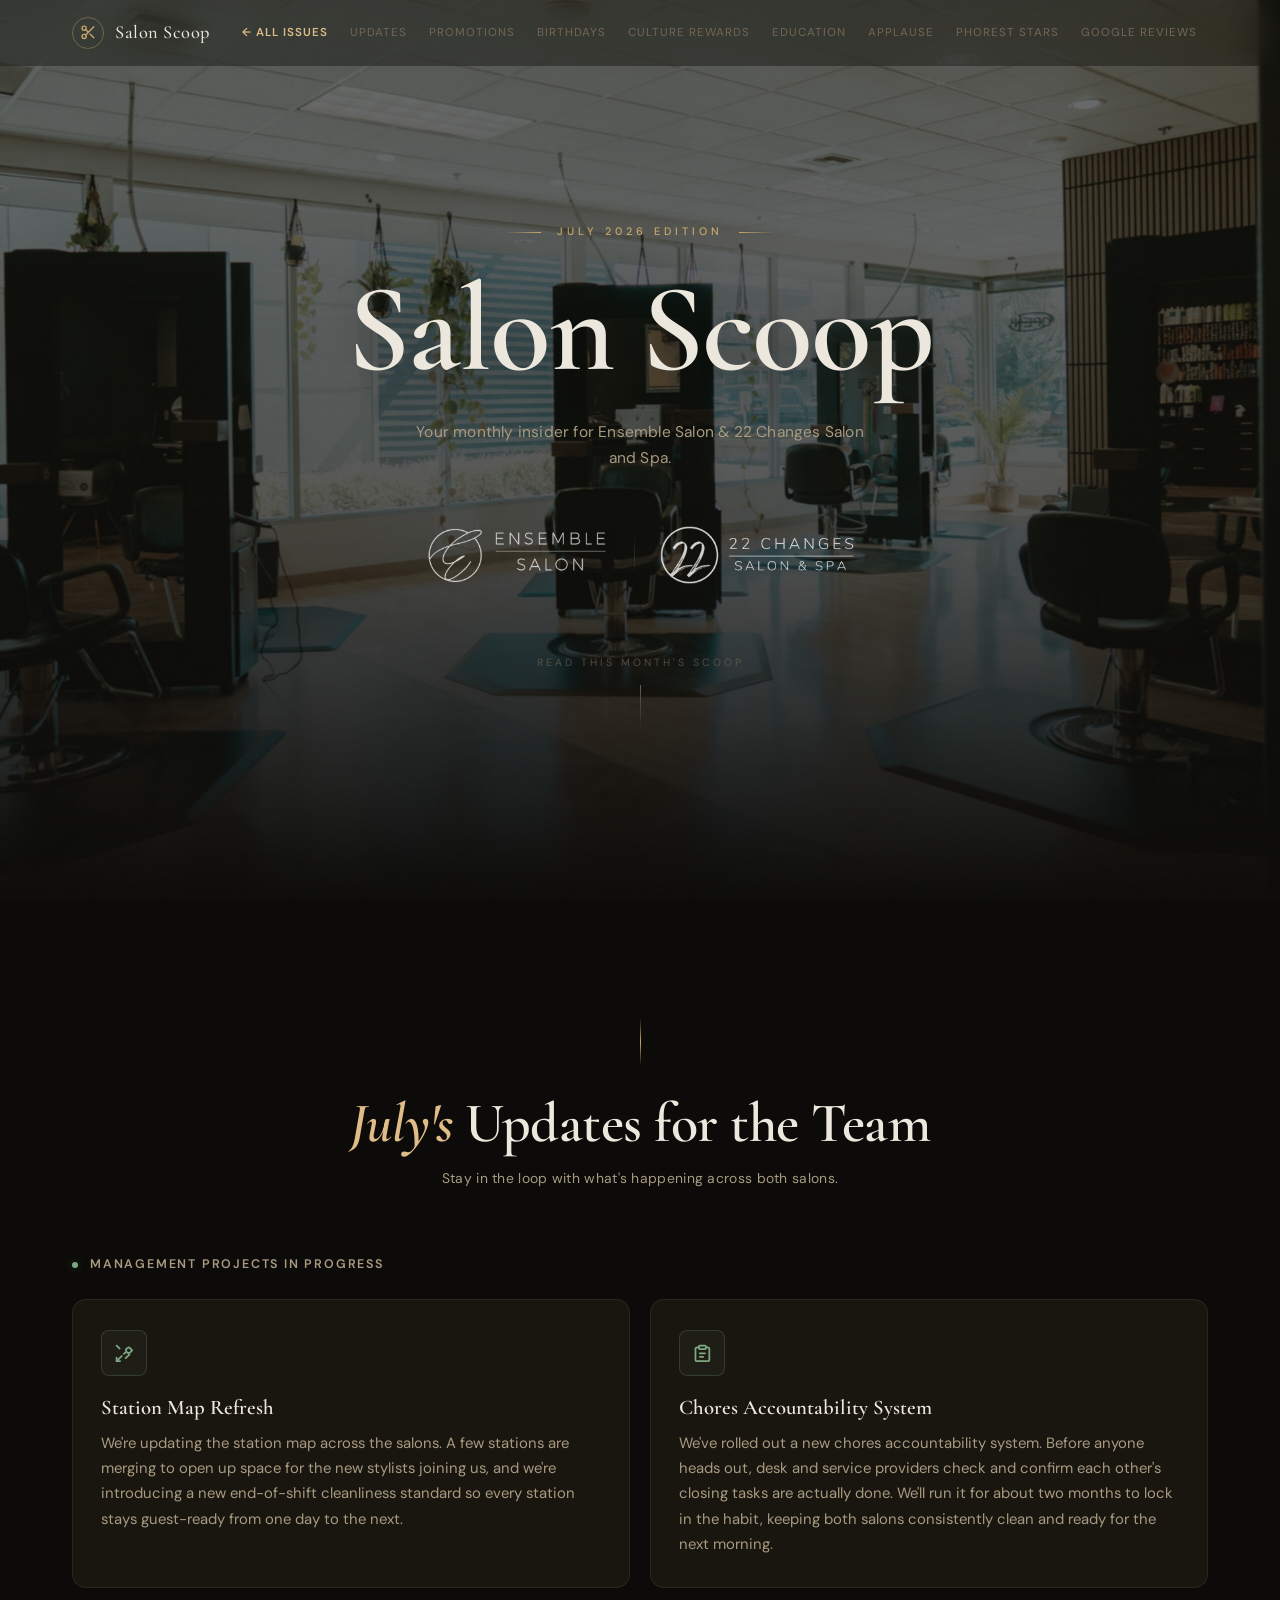
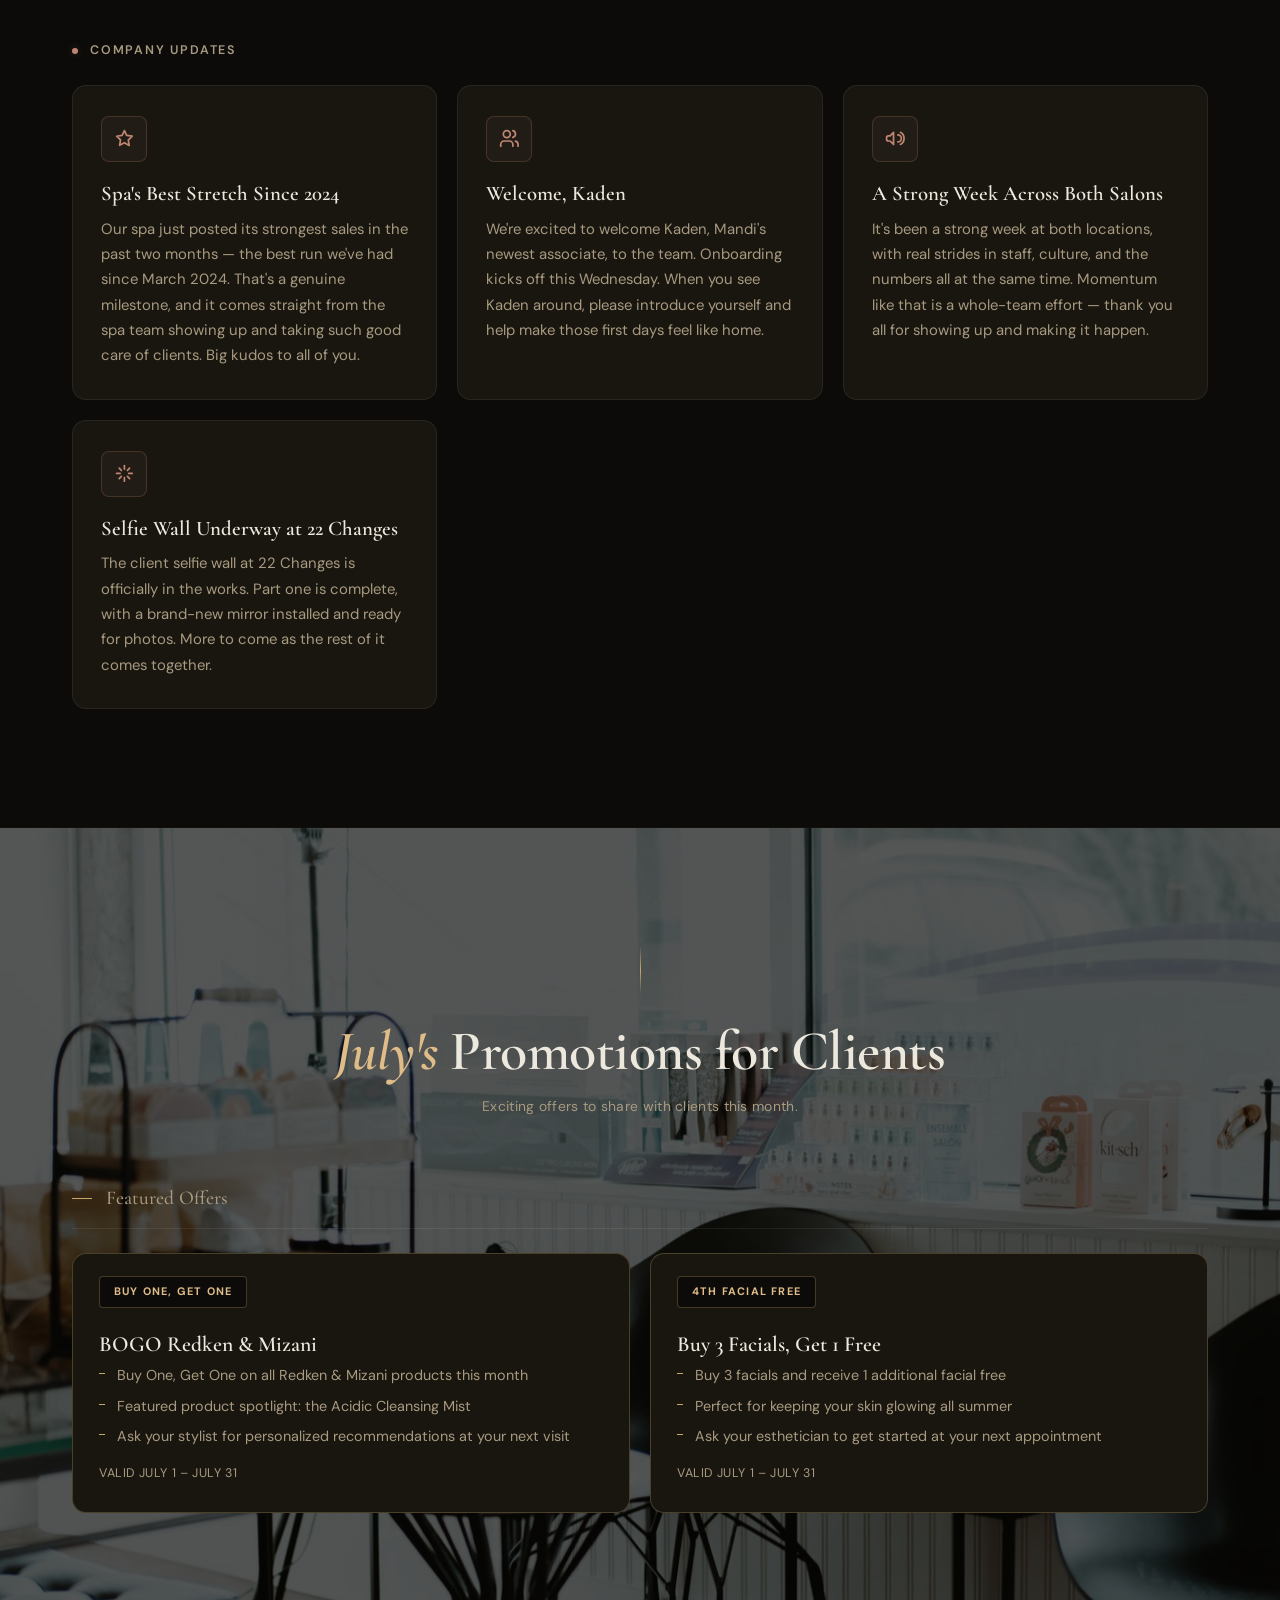
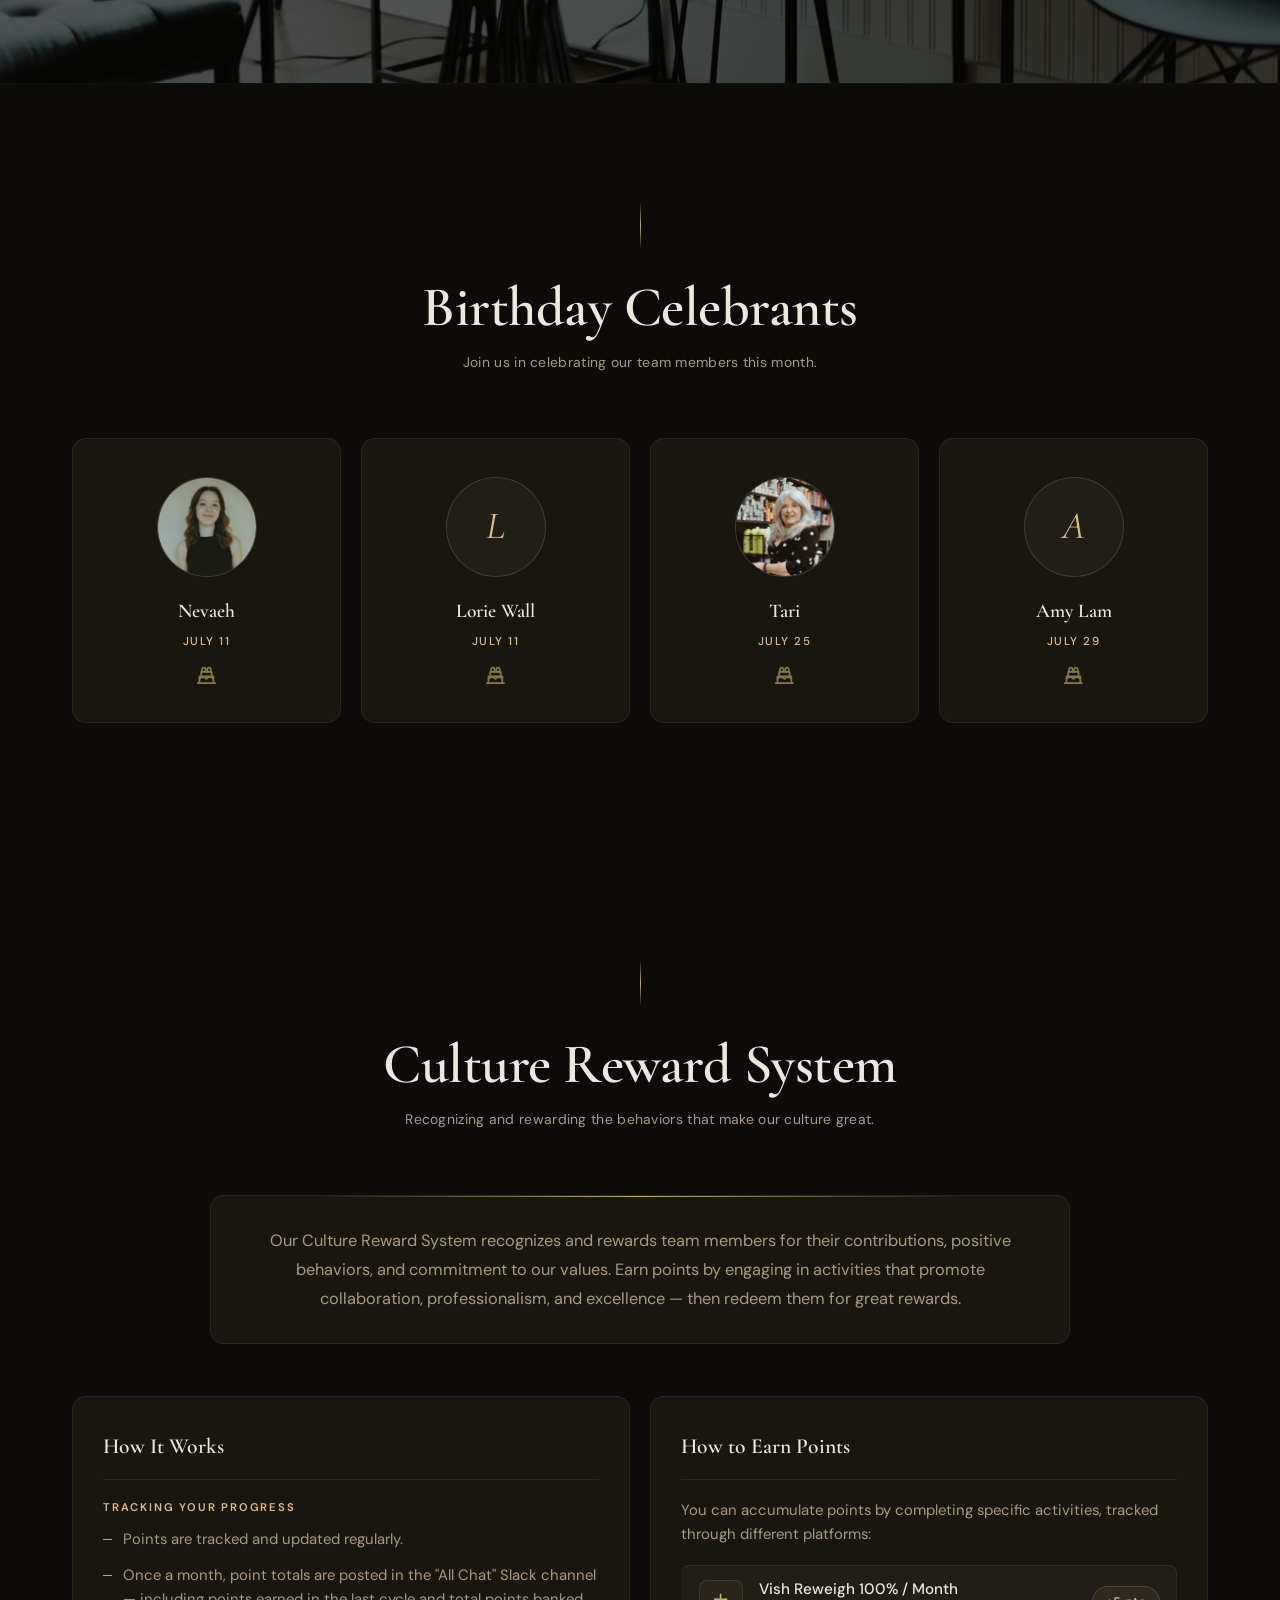
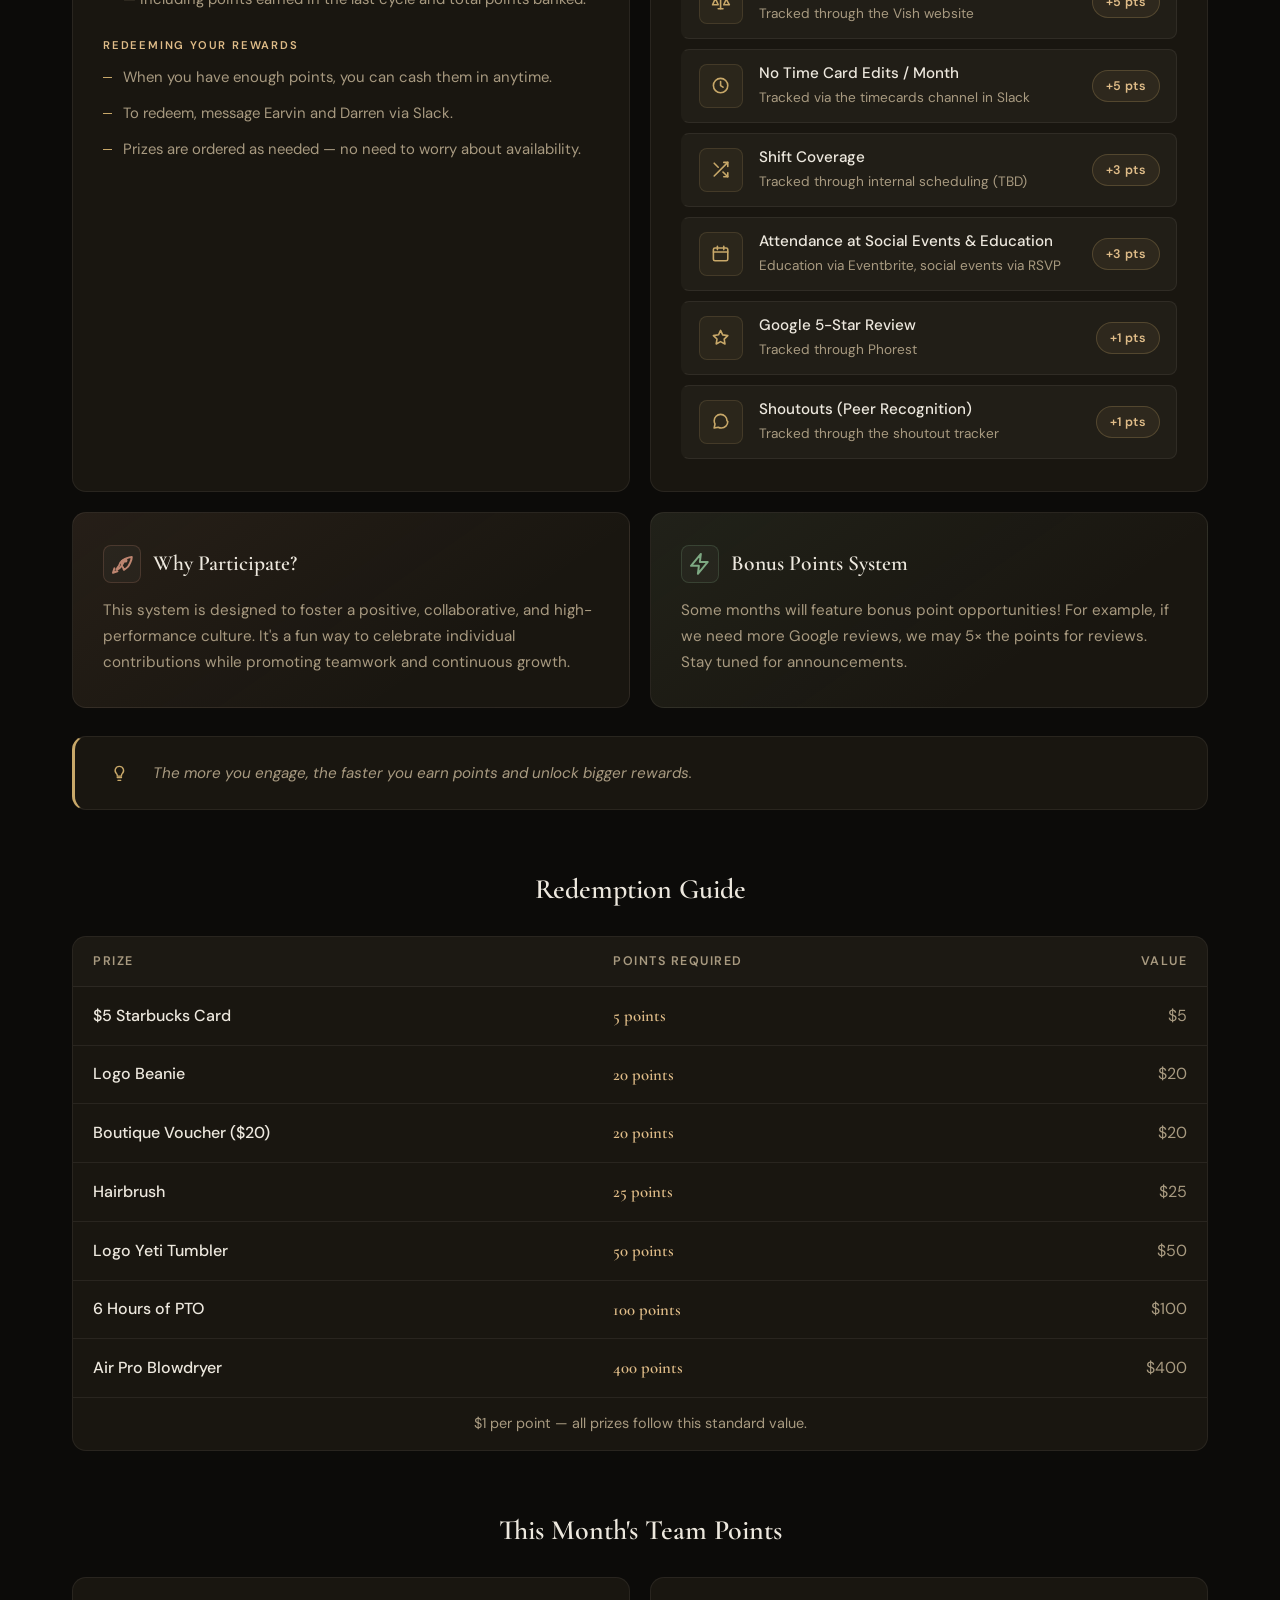
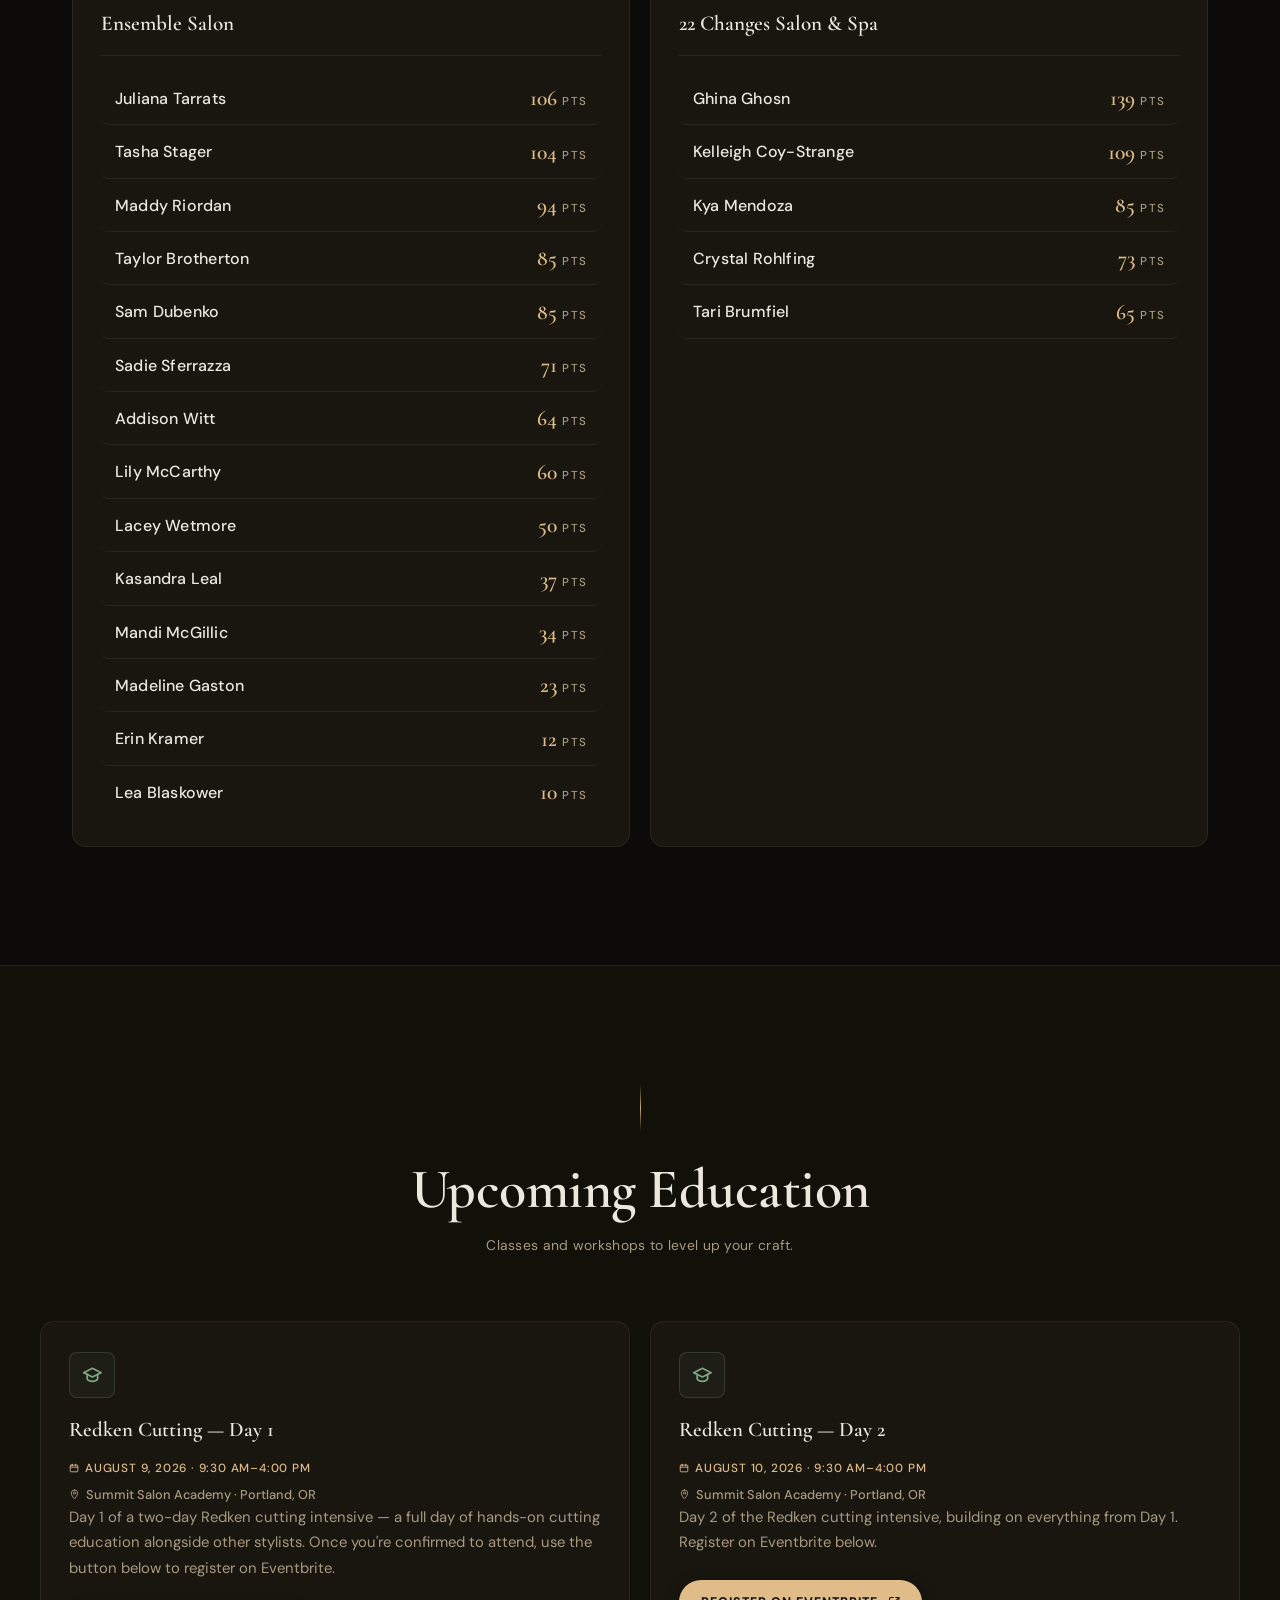
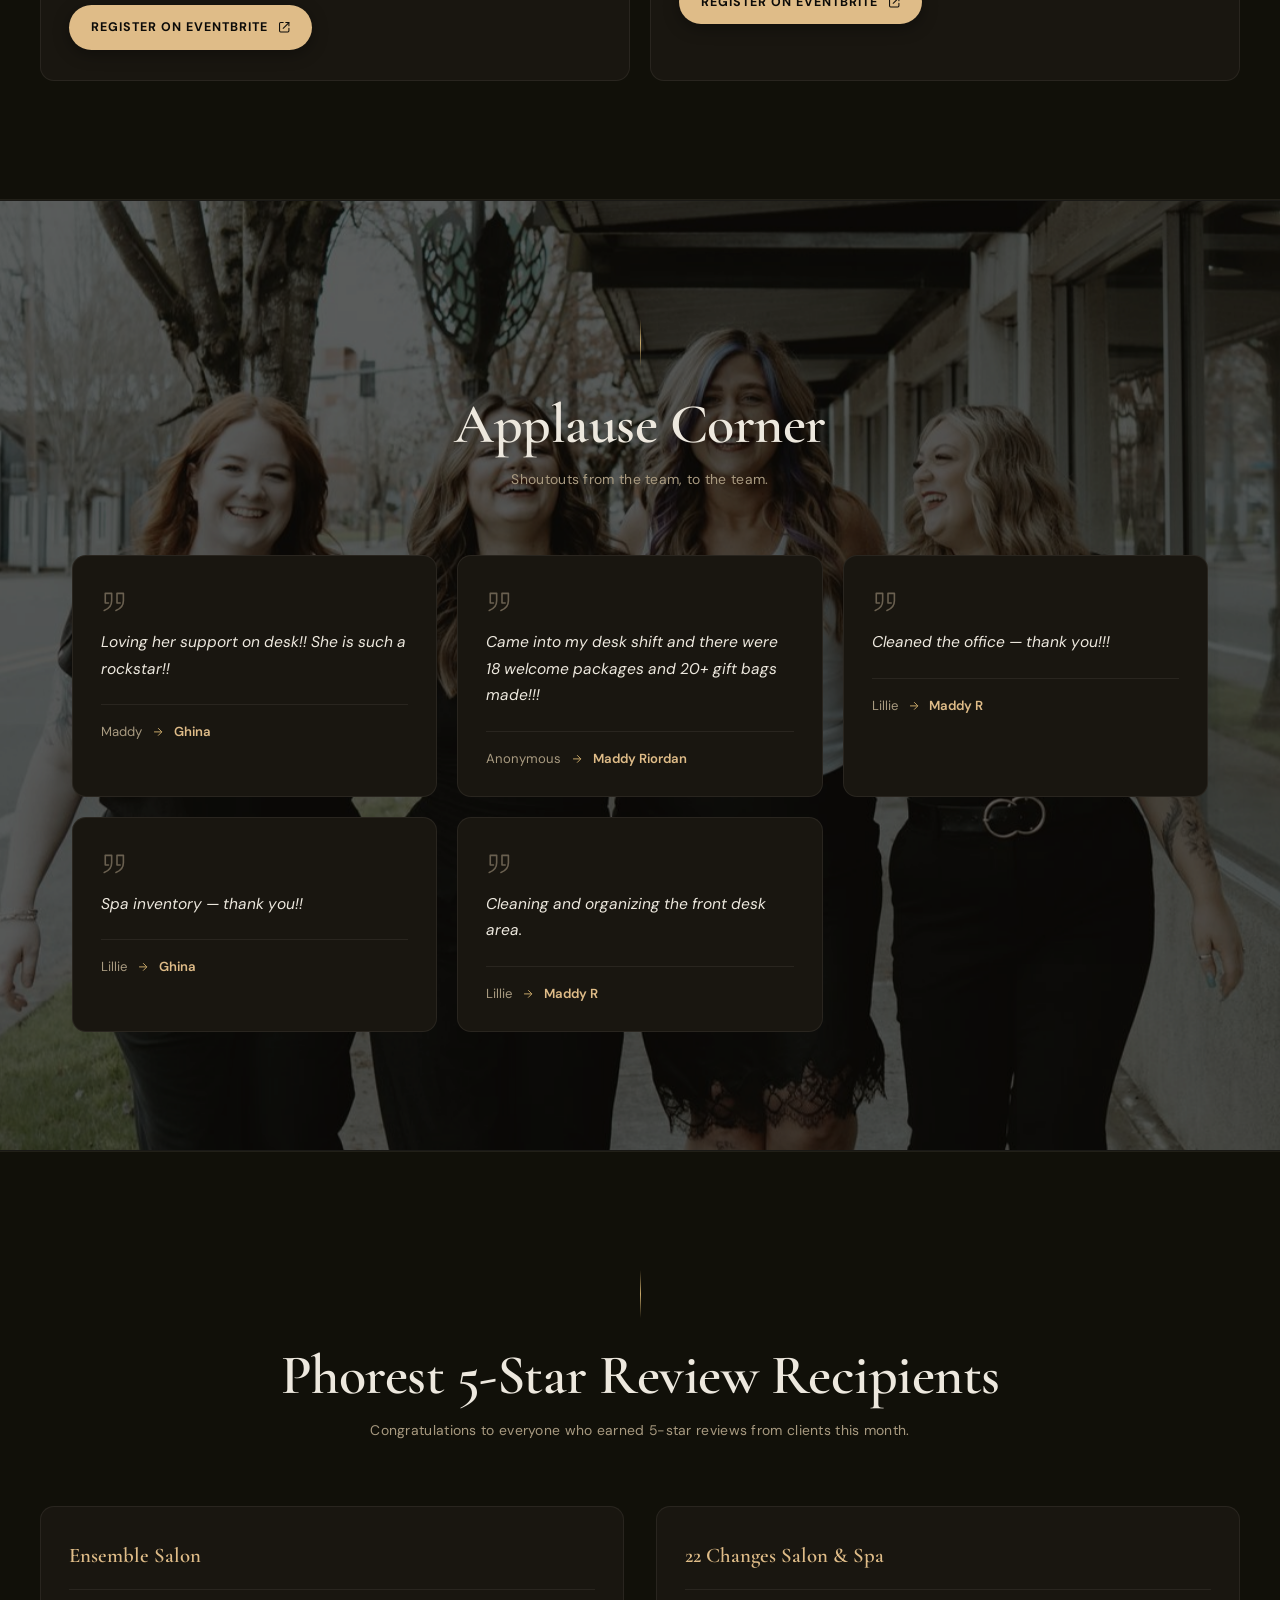
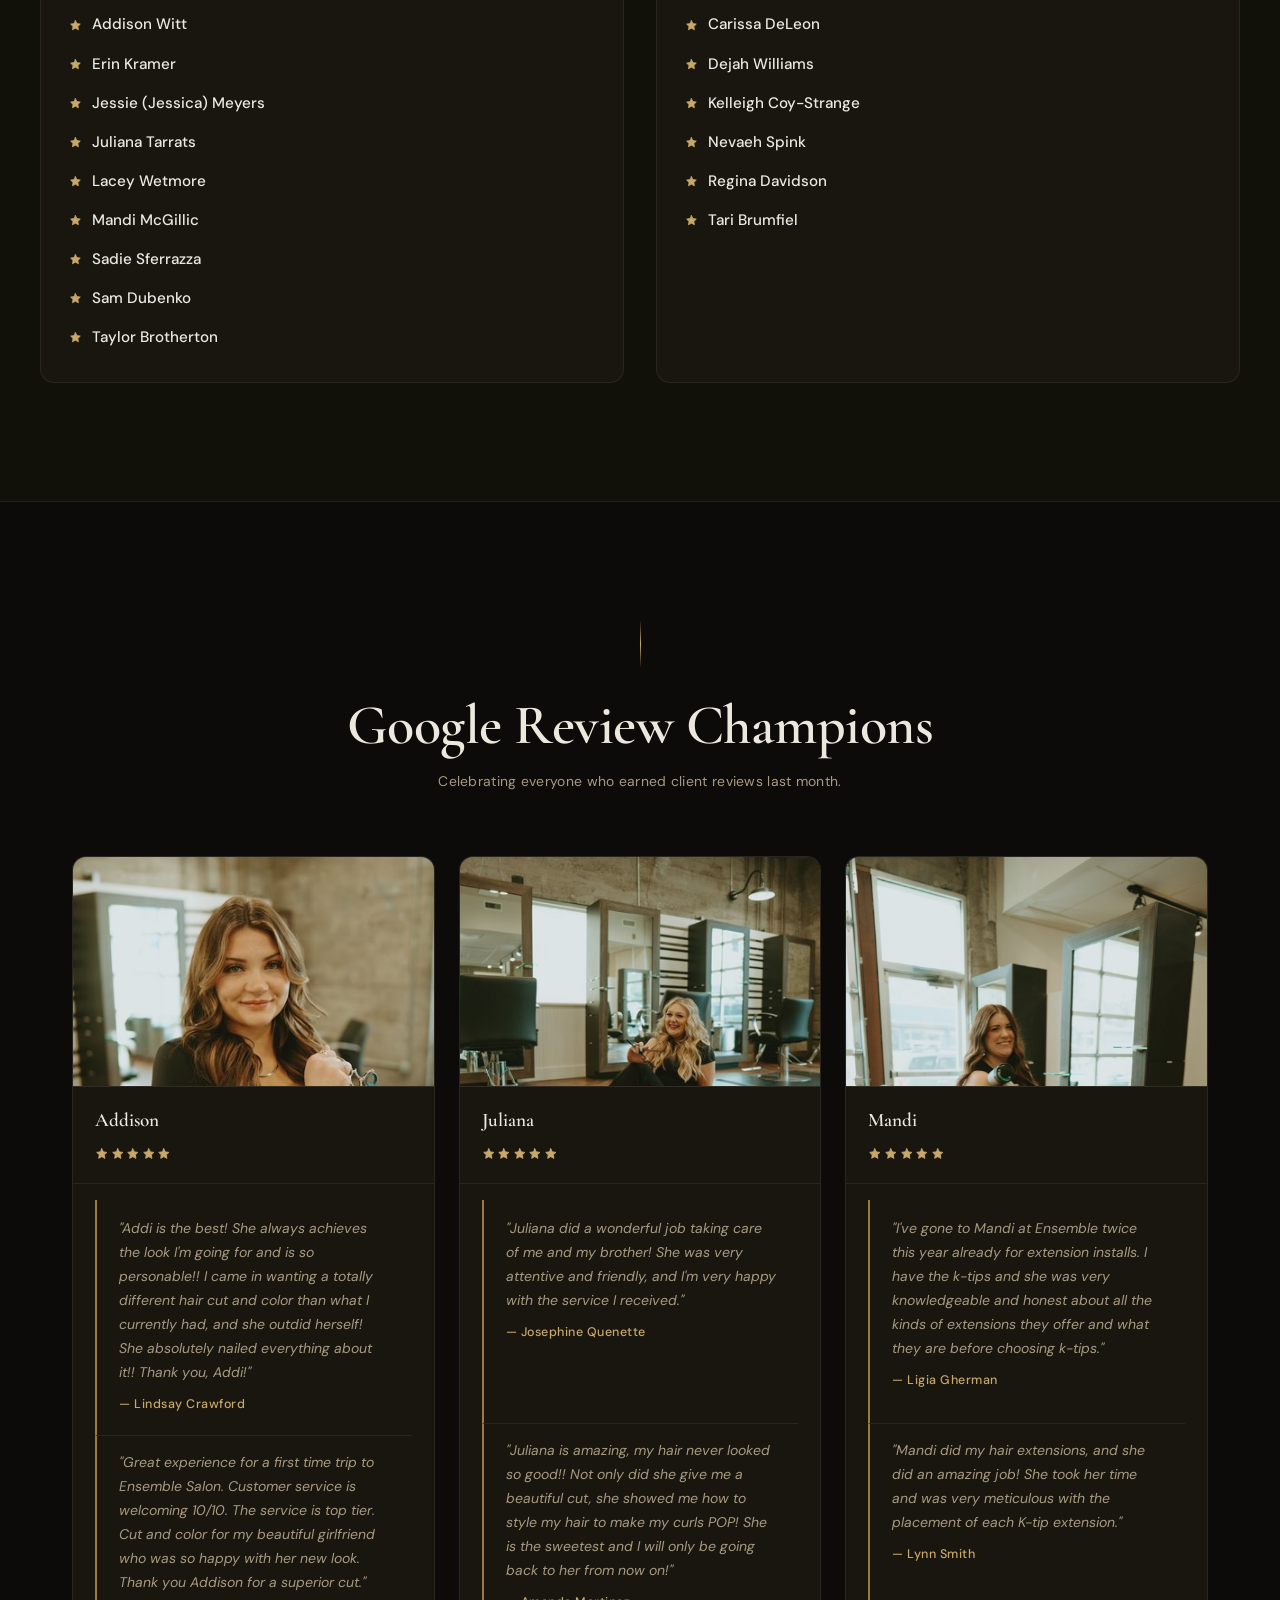
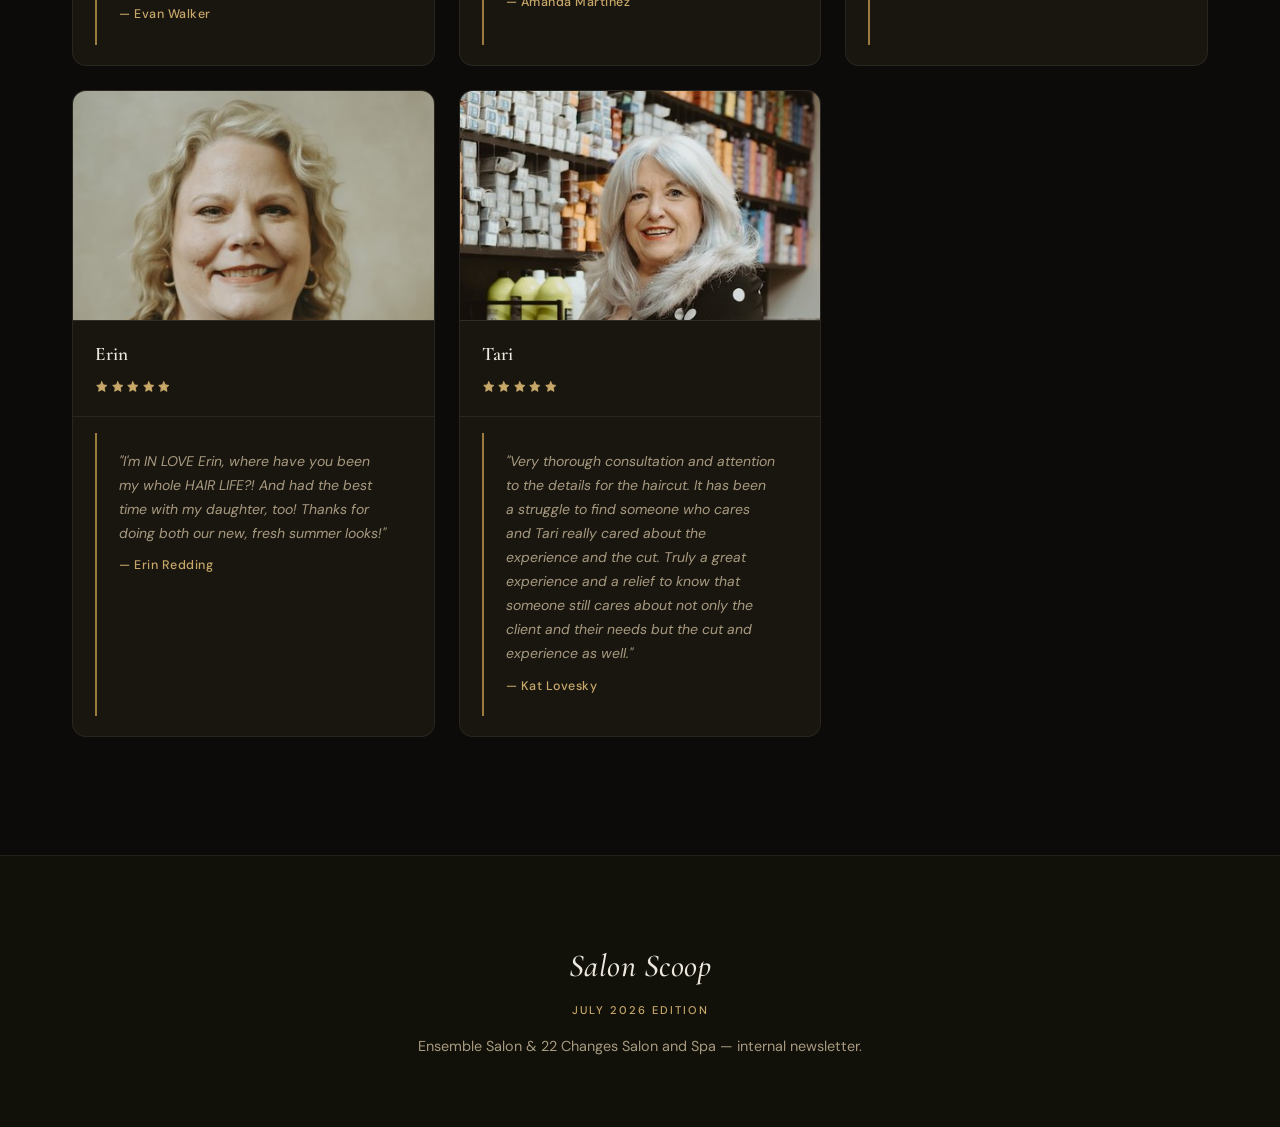
==== July2026/index.html @ 93a8e8fb "Update Salon Scoop for July 2026 - Monthly Updates: station map refresh, chores accountability syste" ====
<!DOCTYPE html>
<html lang="en">
<head>
  <meta charset="UTF-8" />
  <meta name="viewport" content="width=device-width, initial-scale=1.0" />
  <title>Salon Scoop — Monthly Newsletter</title>
  <meta name="description" content="The monthly insider newsletter for Ensemble Salon & 22 Changes Salon and Spa." />

  <link rel="preconnect" href="https://fonts.googleapis.com" />
  <link rel="preconnect" href="https://fonts.gstatic.com" crossorigin />
  <link
    href="https://fonts.googleapis.com/css2?family=Cormorant+Garamond:ital,wght@0,400;0,500;0,600;0,700;1,400;1,500;1,600;1,700&family=DM+Sans:opsz,wght@9..40,300;9..40,400;9..40,500;9..40,600;9..40,700&display=swap"
    rel="stylesheet"
  />
  <link rel="stylesheet" href="/styles.css?v=28" />
</head>
<body>
  <div class="scroll-progress" id="scrollProgress" aria-hidden="true"></div>

  <header class="nav" id="nav">
    <div class="nav__inner">
      <a href="#hero" class="nav__brand">
        <span class="nav__brand-mark" id="navMark"></span>
        <span class="nav__brand-text">Salon Scoop</span>
      </a>
      <nav class="nav__links" id="navLinks" aria-label="Section navigation">
        <a href="/" class="nav__link nav__link--home">&larr; All Issues</a>
        <a href="#updates" class="nav__link">Updates</a>
        <a href="#staffMeetings" class="nav__link" data-nav="staffMeetings">Staff Meetings</a>
        <a href="#promotions" class="nav__link">Promotions</a>
        <a href="#birthdays" class="nav__link">Birthdays</a>
        <a href="#referral" class="nav__link" data-nav="referral">Referral</a>
        <a href="#rewards" class="nav__link">Culture Rewards</a>
        <a href="#education" class="nav__link">Education</a>
        <a href="#applause" class="nav__link">Applause</a>
        <a href="#phorest" class="nav__link">Phorest Stars</a>
        <a href="#reviews" class="nav__link">Google Reviews</a>
      </nav>
      <button class="nav__toggle" id="navToggle" aria-label="Toggle menu" aria-expanded="false">
        <span></span><span></span><span></span>
      </button>
    </div>
  </header>

  <main>
    <!-- 1. HERO -->
    <section class="hero" id="hero">
      <div class="hero__bg" id="heroBg" aria-hidden="true"></div>
      <div class="hero__overlay" aria-hidden="true"></div>
      <div class="hero__content">
        <span class="hero__badge" id="heroBadge">— EDITION —</span>
        <h1 class="hero__title" id="heroTitle">Salon Scoop</h1>
        <p class="hero__subtitle" id="heroSubtitle"></p>
        <div class="hero__logos" id="heroLogos"></div>
        <a href="#updates" class="hero__scroll" aria-label="Scroll to content">
          <span class="hero__scroll-text">Read this month's scoop</span>
          <span class="hero__scroll-arrow" aria-hidden="true"></span>
        </a>
      </div>
    </section>

    <!-- 2. MONTHLY UPDATES -->
    <section class="section" id="updates" data-reveal>
      <div class="section__head">
        <h2 class="section__title"><span id="updatesMonth">This Month's</span> Updates for the Team</h2>
        <p class="section__sub">Stay in the loop with what's happening across both salons.</p>
      </div>
      <div class="updates">
        <div class="updates__group">
          <h3 class="updates__group-title">
            <span class="updates__group-dot updates__group-dot--teal"></span>
            Management Projects in Progress
          </h3>
          <div class="card-grid" id="managementProjects"></div>
        </div>
        <div class="updates__group">
          <h3 class="updates__group-title">
            <span class="updates__group-dot updates__group-dot--violet"></span>
            Company Updates
          </h3>
          <div class="card-grid" id="companyUpdates"></div>
        </div>
      </div>
    </section>

    <!-- 3. PROMOTIONS -->
    <!-- 1B. STAFF MEETING REMINDERS -->
    <section class="section section--alt" id="staffMeetings" data-reveal>
      <div class="section__head">
        <h2 class="section__title" id="staffMeetingsTitle">Reminder — Staff Meeting Dates &amp; Times</h2>
        <p class="section__sub" id="staffMeetingsSub">Mark your calendars and plan to attend.</p>
      </div>
      <div class="card-grid" id="staffMeetingsGrid"></div>
    </section>

    <section class="section section--alt" id="promotions" data-reveal>
      <div class="promotions__bg" aria-hidden="true"></div>
      <div class="section__head">
        <h2 class="section__title"><span id="promoMonth">This Month's</span> Promotions for Clients</h2>
        <p class="section__sub">Exciting offers to share with clients this month.</p>
      </div>
      <div class="promo">
        <div class="promo__group">
          <h3 class="promo__group-title">Featured Offers</h3>
          <div class="promo__track promo__track--featured" id="promoFeatured"></div>
        </div>
        <div class="promo__group promo__group--special" id="promoSpecialGroup" hidden>
          <h3 class="promo__group-title promo__group-title--special">Special Promo</h3>
          <div class="promo__track promo__track--special" id="promoSpecial"></div>
        </div>
      </div>
    </section>

    <!-- 4. BIRTHDAY CELEBRANTS -->
    <section class="section" id="birthdays" data-reveal>
      <div class="section__head">
        <h2 class="section__title">Birthday Celebrants</h2>
        <p class="section__sub">Join us in celebrating our team members this month.</p>
      </div>
      <div class="birthday-grid" id="birthdayGrid"></div>
    </section>

    <!-- 5. STAFF REFERRAL CONTEST -->
    <section class="section section--alt" id="referral" data-reveal>
      <div class="section__head">
        <h2 class="section__title" id="referralTitle">Staff Referral Contest</h2>
        <p class="section__sub" id="referralSub"></p>
      </div>
      <div class="referral" id="referralBody"></div>
    </section>

    <!-- 6. CULTURE REWARDS & PRIZES -->
    <section class="section" id="rewards" data-reveal>
      <div class="section__head">
        <h2 class="section__title">Culture Reward System</h2>
        <p class="section__sub">Recognizing and rewarding the behaviors that make our culture great.</p>
      </div>

      <p class="rewards__overview" id="rewardsOverview"></p>

      <div class="rewards__row">
        <div class="rewards__col">
          <h3 class="rewards__col-title">How It Works</h3>
          <h4 class="rewards__sub-title">Tracking Your Progress</h4>
          <ul class="rewards__bullets" id="rewardsTracking"></ul>
          <h4 class="rewards__sub-title">Redeeming Your Rewards</h4>
          <ul class="rewards__bullets" id="rewardsRedeeming"></ul>
        </div>

        <div class="rewards__col">
          <h3 class="rewards__col-title">How to Earn Points</h3>
          <p class="rewards__col-sub">You can accumulate points by completing specific activities, tracked through different platforms:</p>
          <ul class="earn-list" id="rewardsEarn"></ul>
        </div>
      </div>

      <div class="rewards__row">
        <div class="rewards__col rewards__col--tint-violet">
          <h3 class="rewards__col-title rewards__col-title--icon" data-icon="rocket">Why Participate?</h3>
          <p class="rewards__body" id="rewardsWhy"></p>
        </div>
        <div class="rewards__col rewards__col--tint-teal">
          <h3 class="rewards__col-title rewards__col-title--icon" data-icon="zap">Bonus Points System</h3>
          <p class="rewards__body" id="rewardsBonus"></p>
        </div>
      </div>

      <div class="rewards__tip" id="rewardsTip"></div>

      <h3 class="rewards__section-title">Redemption Guide</h3>
      <div class="prizes">
        <table class="prizes__table">
          <thead>
            <tr><th>Prize</th><th>Points Required</th><th>Value</th></tr>
          </thead>
          <tbody id="prizesBody"></tbody>
        </table>
        <p class="prizes__note" id="prizesNote"></p>
      </div>

      <h3 class="rewards__section-title">This Month's Team Points</h3>
      <div class="points-by-location">
        <div class="points-col">
          <h4 class="points-col__title">Ensemble Salon</h4>
          <ul class="points-list" id="pointsEnsemble"></ul>
        </div>
        <div class="points-col">
          <h4 class="points-col__title">22 Changes Salon &amp; Spa</h4>
          <ul class="points-list" id="points22Changes"></ul>
        </div>
      </div>
    </section>

    <!-- 7. UPCOMING EDUCATION -->
    <section class="section section--alt" id="education" data-reveal>
      <div class="section__head">
        <h2 class="section__title">Upcoming Education</h2>
        <p class="section__sub">Classes and workshops to level up your craft.</p>
      </div>
      <div class="card-grid" id="educationGrid"></div>
    </section>

    <!-- 8. APPLAUSE CORNER -->
    <section class="section" id="applause" data-reveal>
      <div class="applause__bg" aria-hidden="true"></div>
      <div class="section__head">
        <h2 class="section__title">Applause Corner</h2>
        <p class="section__sub">Shoutouts from the team, to the team.</p>
      </div>
      <div class="applause-grid" id="applauseGrid"></div>
    </section>

    <!-- 9. PHOREST 5-STAR REVIEW RECIPIENTS -->
    <section class="section section--alt" id="phorest" data-reveal>
      <div class="section__head">
        <h2 class="section__title">Phorest 5-Star Review Recipients</h2>
        <p class="section__sub">Congratulations to everyone who earned 5-star reviews from clients this month.</p>
      </div>
      <div class="phorest" id="phorestBody"></div>
    </section>

    <!-- 10. GOOGLE REVIEW CHAMPIONS -->
    <section class="section" id="reviews" data-reveal>
      <div class="section__head">
        <h2 class="section__title">Google Review Champions</h2>
        <p class="section__sub" id="reviewsSub">Celebrating everyone who earned client reviews last month.</p>
      </div>
      <div class="champions-grid" id="championsGrid"></div>
    </section>
  </main>

  <footer class="footer">
    <p class="footer__brand">Salon Scoop</p>
    <p class="footer__meta" id="footerMeta"></p>
    <p class="footer__note">Ensemble Salon &amp; 22 Changes Salon and Spa — internal newsletter.</p>
  </footer>

  <script src="/July2026/content.js?v=28"></script>
  <script src="/script.js?v=28"></script>
</body>
</html>
---- styles.css ----
/* ============================================================
   SALON SCOOP — DESIGN SYSTEM  v2  (EDITORIAL LUXURY)
   Edit only content/current.js per month. Never this file.
   ============================================================ */

:root {
  /* -- Warm dark palette --------------------------------------- */
  --bg:            #0C0B09;
  --bg-alt:        #111009;
  --surface:       #191610;
  --surface-2:     #211E17;
  --border:        rgba(248, 240, 225, 0.07);
  --border-strong: rgba(248, 240, 225, 0.15);

  --text:          #EDE8DE;
  --text-soft:     #A89A80;
  --text-dim:      #6A6050;

  /* -- Brand gold --------------------------------------------- */
  --gold:          #C8A869;
  --gold-soft:     #DFBC88;
  --gold-deep:     #9B7C3E;

  /* -- Sage (replaces teal) ----------------------------------- */
  --teal:          #7DA882;
  --teal-tint:     rgba(125, 168, 130, 0.08);
  --teal-glow:     rgba(125, 168, 130, 0.28);

  /* -- Dusty rose (replaces violet) --------------------------- */
  --violet:        #BE8570;
  --violet-tint:   rgba(190, 133, 112, 0.08);
  --violet-glow:   rgba(190, 133, 112, 0.28);

  /* -- Radii -------------------------------------------------- */
  --radius:        14px;
  --radius-sm:     8px;
  --radius-lg:     22px;

  /* -- Shadows ------------------------------------------------ */
  --shadow:        0 30px 72px -24px rgba(0, 0, 0, 0.75);
  --shadow-sm:     0 10px 32px -12px rgba(0, 0, 0, 0.55);

  /* -- Motion ------------------------------------------------- */
  --ease:          cubic-bezier(0.22, 1, 0.36, 1);

  /* -- Typography --------------------------------------------- */
  --serif: "Cormorant Garamond", Georgia, serif;
  --sans:  "DM Sans", -apple-system, BlinkMacSystemFont, "Segoe UI", sans-serif;
}

/* ============================================================
   BASE
   ============================================================ */
* { box-sizing: border-box; margin: 0; padding: 0; }

html { scroll-behavior: smooth; scroll-padding-top: 80px; }

body {
  background: var(--bg);
  color: var(--text);
  font-family: var(--sans);
  font-weight: 400;
  font-size: 16px;
  line-height: 1.65;
  -webkit-font-smoothing: antialiased;
  overflow-x: hidden;
}

/* Subtle film-grain overlay — the human designer signature */
body::after {
  content: "";
  position: fixed;
  inset: 0;
  pointer-events: none;
  z-index: 9000;
  opacity: 0.028;
  background-image: url("data:image/svg+xml,%3Csvg viewBox='0 0 256 256' xmlns='http://www.w3.org/2000/svg'%3E%3Cfilter id='n'%3E%3CfeTurbulence type='fractalNoise' baseFrequency='0.85' numOctaves='4' stitchTiles='stitch'/%3E%3C/filter%3E%3Crect width='100%25' height='100%25' filter='url(%23n)'/%3E%3C/svg%3E");
  background-size: 200px 200px;
}

a { color: inherit; text-decoration: none; }
ul, ol { list-style: none; }

/* ---- Icons (single color, thick stroke) ---- */
.icon {
  width: 1.1em;
  height: 1.1em;
  stroke-width: 2;
  stroke-linecap: round;
  stroke-linejoin: round;
  fill: none;
  stroke: currentColor;
  display: inline-block;
  vertical-align: -0.18em;
  flex-shrink: 0;
}
.icon--lg { width: 1.5em; height: 1.5em; }
.icon--xl { width: 2em; height: 2em; }

/* ============================================================
   SCROLL PROGRESS
   ============================================================ */
.scroll-progress {
  position: fixed;
  top: 0; left: 0;
  height: 1.5px;
  width: 0%;
  background: linear-gradient(90deg, var(--gold-deep), var(--gold), var(--gold-soft));
  z-index: 200;
  transition: width 0.1s linear;
}

/* ============================================================
   NAVIGATION
   ============================================================ */
.nav {
  position: fixed;
  top: 0; left: 0; right: 0;
  z-index: 150;
  background: rgba(12, 11, 9, 0.4);
  backdrop-filter: blur(20px) saturate(160%);
  -webkit-backdrop-filter: blur(20px) saturate(160%);
  border-bottom: 1px solid transparent;
  transition: background 0.5s var(--ease), border-color 0.5s var(--ease);
}
.nav.is-scrolled {
  background: rgba(12, 11, 9, 0.94);
  border-bottom-color: var(--border);
}
.nav__inner {
  max-width: 1200px;
  margin: 0 auto;
  padding: 15px 32px;
  display: flex;
  align-items: center;
  justify-content: space-between;
  gap: 20px;
}
.nav__brand {
  display: flex;
  align-items: center;
  gap: 11px;
  flex-shrink: 0;
  white-space: nowrap;
  font-family: var(--serif);
  font-size: 1.15rem;
  font-weight: 500;
  letter-spacing: 0.5px;
  color: var(--text);
}
.nav__brand-mark {
  display: grid;
  place-items: center;
  width: 32px; height: 32px;
  border-radius: 50%;
  border: 1px solid rgba(200, 168, 105, 0.4);
  color: var(--gold);
  transition: transform 0.7s var(--ease), box-shadow 0.5s var(--ease);
}
.nav__brand-mark .icon { width: 0.9em; height: 0.9em; }
.nav__brand:hover .nav__brand-mark {
  transform: rotate(360deg);
  box-shadow: 0 0 14px rgba(200, 168, 105, 0.3);
}
.nav__links {
  display: flex;
  gap: 0;
  flex-wrap: nowrap;
}
.nav__link {
  position: relative;
  white-space: nowrap;
  font-size: 0.72rem;
  font-weight: 500;
  letter-spacing: 1px;
  text-transform: uppercase;
  color: var(--text-dim);
  padding: 8px 11px;
  transition: color 0.3s var(--ease);
}
.nav__link::after {
  content: "";
  position: absolute;
  left: 11px; right: 11px; bottom: 3px;
  height: 1px;
  background: var(--gold);
  transform: scaleX(0);
  transform-origin: left;
  transition: transform 0.35s var(--ease);
}
.nav__link:hover { color: var(--text-soft); }
.nav__link:hover::after { transform: scaleX(1); }
.nav__link.is-active { color: var(--gold-soft); }
.nav__link.is-active::after { transform: scaleX(1); }

.nav__toggle {
  display: none;
  flex-direction: column;
  gap: 5px;
  background: none;
  border: 0;
  cursor: pointer;
  padding: 6px;
}
.nav__toggle span {
  width: 22px; height: 1.5px;
  background: var(--text-soft);
  border-radius: 2px;
  transition: transform 0.3s var(--ease), opacity 0.3s var(--ease);
}
.nav__toggle.is-open span:nth-child(1) { transform: translateY(6.5px) rotate(45deg); }
.nav__toggle.is-open span:nth-child(2) { opacity: 0; }
.nav__toggle.is-open span:nth-child(3) { transform: translateY(-6.5px) rotate(-45deg); }

/* ============================================================
   HERO
   ============================================================ */
.hero {
  position: relative;
  min-height: 100vh;
  display: flex;
  flex-direction: column;
  align-items: center;
  justify-content: center;
  text-align: center;
  padding: 140px 24px 96px;
  overflow: hidden;
}
.hero__bg {
  position: absolute;
  inset: -10% 0 0 0;
  background-size: cover;
  background-position: center 35%;
  background-color: #1a1710;
  transform: scale(1.1);
  will-change: transform;
  filter: brightness(0.72) saturate(0.75);
}
.hero__overlay {
  position: absolute;
  inset: 0;
  background:
    radial-gradient(ellipse 120% 80% at 50% 15%, rgba(12,11,9,0.12), transparent),
    linear-gradient(180deg,
      rgba(12,11,9,0.28) 0%,
      rgba(12,11,9,0.46) 55%,
      var(--bg) 100%
    );
}
.hero__content {
  position: relative;
  z-index: 2;
  max-width: 840px;
}

/* Badge: editorial thin-rule style, not a pill */
.hero__badge {
  display: inline-flex;
  align-items: center;
  gap: 16px;
  font-family: var(--sans);
  font-size: 0.68rem;
  font-weight: 500;
  letter-spacing: 4px;
  text-transform: uppercase;
  color: var(--gold);
  margin-bottom: 30px;
}
.hero__badge::before,
.hero__badge::after {
  content: "";
  display: block;
  width: 36px;
  height: 1px;
  background: linear-gradient(90deg, transparent, var(--gold));
}
.hero__badge::after {
  background: linear-gradient(90deg, var(--gold), transparent);
}

.hero__title {
  font-family: var(--serif);
  font-weight: 600;
  font-size: clamp(3.6rem, 10vw, 7.8rem);
  line-height: 0.94;
  letter-spacing: -1.5px;
  color: var(--text);
  text-shadow: 0 4px 60px rgba(0,0,0,0.45);
}
.hero__subtitle {
  margin: 30px auto 0;
  max-width: 460px;
  color: var(--text-soft);
  font-size: 0.97rem;
  line-height: 1.72;
  letter-spacing: 0.2px;
}

/* Logos: show full PNGs, not circles */
.hero__logos {
  display: flex;
  justify-content: center;
  align-items: center;
  gap: 48px;
  margin-top: 52px;
  flex-wrap: wrap;
}
.hero__logo {
  display: flex;
  align-items: center;
  justify-content: center;
  width: auto;
  height: auto;
  border-radius: 0;
  border: none;
  background: none;
  overflow: visible;
  font-family: var(--serif);
  font-style: italic;
  font-size: 1.05rem;
  color: var(--text-soft);
  opacity: 0.82;
  transition: opacity 0.4s var(--ease), transform 0.4s var(--ease);
}
.hero__logo img {
  max-height: 62px;
  width: auto;
  object-fit: contain;
  filter: drop-shadow(0 2px 16px rgba(200, 168, 105, 0.12));
}
.hero__logo:hover {
  opacity: 1;
  transform: translateY(-4px);
}

/* Thin divider line between the two logos */
.hero__logo + .hero__logo {
  position: relative;
}
.hero__logo + .hero__logo::before {
  content: "";
  position: absolute;
  left: -24px;
  top: 50%;
  transform: translateY(-50%);
  width: 1px;
  height: 38px;
  background: linear-gradient(to bottom, transparent, var(--border-strong), transparent);
}

/* Scroll indicator: vertical line, not chevron */
.hero__scroll {
  display: inline-flex;
  flex-direction: column;
  align-items: center;
  gap: 14px;
  margin-top: 68px;
  color: var(--text-dim);
  font-size: 0.66rem;
  font-family: var(--sans);
  letter-spacing: 3px;
  text-transform: uppercase;
  transition: color 0.3s var(--ease);
}
.hero__scroll:hover { color: var(--gold); }
.hero__scroll-text { opacity: 0.7; }
.hero__scroll-arrow {
  display: block;
  width: 1px;
  height: 44px;
  background: linear-gradient(to bottom, currentColor, transparent);
  animation: scrollPulse 2.2s ease-in-out infinite;
  transform-origin: top center;
  border: none;
  transform: none;
}
@keyframes scrollPulse {
  0%, 100% { transform: scaleY(1); opacity: 0.6; }
  50%       { transform: scaleY(1.4); opacity: 1; }
}

/* ============================================================
   SECTION SHELL
   ============================================================ */
.section {
  max-width: 1200px;
  margin: 0 auto;
  padding: 118px 32px;
}
.section--alt {
  max-width: none;
  background: var(--bg-alt);
  border-top: 1px solid var(--border);
  border-bottom: 1px solid var(--border);
}
.section--alt > *:not(.promotions__bg):not(.applause__bg) {
  max-width: 1200px;
  margin-left: auto;
  margin-right: auto;
}

/* Editorial section head: vertical gold rule → title → sub */
.section__head {
  text-align: center;
  margin-bottom: 64px;
}
.section__head::before {
  content: "";
  display: block;
  width: 1px;
  height: 48px;
  background: linear-gradient(to bottom, transparent, var(--gold), transparent);
  margin: 0 auto 28px;
}
.section__title {
  font-family: var(--serif);
  font-weight: 600;
  font-size: clamp(2.2rem, 4.5vw, 3.5rem);
  line-height: 1.06;
  letter-spacing: -0.5px;
  color: var(--text);
}
/* Month-name spans get italic gold treatment */
.section__title span {
  font-style: italic;
  color: var(--gold-soft);
}
.section__sub {
  margin-top: 14px;
  color: var(--text-soft);
  font-size: 0.87rem;
  letter-spacing: 0.3px;
}

/* Scroll reveal */
[data-reveal] { opacity: 0; transform: translateY(40px); }
[data-reveal].is-visible {
  opacity: 1; transform: none;
  transition: opacity 0.9s var(--ease), transform 0.9s var(--ease);
}
.stagger { opacity: 0; transform: translateY(24px); }
.stagger.is-visible {
  opacity: 1; transform: none;
  transition: opacity 0.7s var(--ease), transform 0.7s var(--ease);
}

.empty-state {
  grid-column: 1 / -1;
  text-align: center;
  padding: 52px 28px;
  border: 1px dashed var(--border-strong);
  border-radius: var(--radius);
  color: var(--text-dim);
  font-size: 0.9rem;
  letter-spacing: 0.3px;
}

/* ============================================================
   CARD GRID (Updates & Education)
   ============================================================ */
.card-grid {
  display: grid;
  grid-template-columns: repeat(auto-fit, minmax(280px, 1fr));
  gap: 20px;
}
.updates__group { margin-bottom: 52px; }
.updates__group:last-child { margin-bottom: 0; }
.updates__group-title {
  display: flex;
  align-items: center;
  gap: 12px;
  font-size: 0.78rem;
  font-weight: 600;
  letter-spacing: 1.8px;
  text-transform: uppercase;
  color: var(--text-soft);
  margin-bottom: 24px;
}
.updates__group-dot {
  width: 6px; height: 6px;
  border-radius: 50%;
  flex-shrink: 0;
}
.updates__group-dot--teal   { background: var(--teal);   box-shadow: 0 0 8px var(--teal-glow); }
.updates__group-dot--violet { background: var(--violet); box-shadow: 0 0 8px var(--violet-glow); }

/* Cards */
.card {
  position: relative;
  background: var(--surface);
  border: 1px solid var(--border);
  border-radius: var(--radius);
  padding: 30px 28px;
  overflow: hidden;
  transition: transform 0.5s var(--ease), border-color 0.5s var(--ease), box-shadow 0.5s var(--ease);
}
/* Left-edge accent line — a subtle editorial touch */
.card::before {
  content: "";
  position: absolute;
  left: 0; top: 24%; bottom: 24%;
  width: 2px;
  border-radius: 2px;
  background: var(--accent-line, var(--gold));
  opacity: 0;
  transition: opacity 0.5s var(--ease), top 0.5s var(--ease), bottom 0.5s var(--ease);
}
.card > * { position: relative; z-index: 1; }
/* No old blob glow */
.card::after { content: none; }
.card:hover {
  transform: translateY(-7px);
  border-color: var(--border-strong);
  box-shadow: var(--shadow);
}
.card:hover::before {
  opacity: 1;
  top: 12%;
  bottom: 12%;
}
.card--teal   { --accent-line: var(--teal);   }
.card--violet { --accent-line: var(--violet); }

.card__icon {
  display: grid;
  place-items: center;
  width: 46px; height: 46px;
  border-radius: var(--radius-sm);
  background: rgba(200, 168, 105, 0.06);
  border: 1px solid rgba(200, 168, 105, 0.16);
  color: var(--gold);
  margin-bottom: 20px;
  transition: background 0.4s var(--ease);
}
.card__icon .icon { width: 1.3em; height: 1.3em; stroke-width: 2; }
.card--teal .card__icon {
  color: var(--teal);
  border-color: rgba(125, 168, 130, 0.22);
  background: rgba(125, 168, 130, 0.06);
}
.card--violet .card__icon {
  color: var(--violet);
  border-color: rgba(190, 133, 112, 0.22);
  background: rgba(190, 133, 112, 0.06);
}
.card__title {
  font-family: var(--serif);
  font-size: 1.3rem;
  font-weight: 600;
  margin-bottom: 10px;
  line-height: 1.2;
}
.card__body { color: var(--text-soft); font-size: 0.93rem; line-height: 1.7; }
.card__list {
  margin: 10px 0 0;
  padding-left: 1.1rem;
  color: var(--text-soft);
  font-size: 0.93rem;
  line-height: 1.6;
}
.card__list-item { margin-bottom: 6px; }
.card__list-lead { color: var(--text); font-weight: 600; }
.card__closer { margin-top: 12px; }
.card__list-item::marker { color: var(--accent-teal, currentColor); }
.card__meta-row {
  display: flex;
  flex-direction: column;
  gap: 6px;
  margin-top: 16px;
}
.card__meta {
  display: inline-flex;
  align-items: center;
  gap: 6px;
  font-size: 0.74rem;
  letter-spacing: 0.8px;
  color: var(--gold-soft);
  text-transform: uppercase;
  font-weight: 500;
}
.card__meta .icon { width: 0.85em; height: 0.85em; flex-shrink: 0; }
.card__meta--location { color: var(--text-soft); text-transform: none; letter-spacing: 0; font-size: 0.8rem; }
.card__highlights {
  margin-top: 16px;
  padding: 0;
  list-style: none;
  display: flex;
  flex-direction: column;
  gap: 8px;
}
.card__highlights li {
  position: relative;
  padding-left: 16px;
  font-size: 0.85rem;
  color: var(--text-soft);
  line-height: 1.4;
}
.card__highlights li::before {
  content: "✦";
  position: absolute;
  left: 0;
  font-size: 0.55rem;
  top: 4px;
  color: var(--teal);
}
.card__link {
  display: inline-flex;
  align-items: center;
  gap: 10px;
  margin-top: 24px;
  padding: 12px 22px;
  font-size: 0.78rem;
  font-weight: 700;
  letter-spacing: 1px;
  text-transform: uppercase;
  color: var(--bg);
  background: var(--gold-soft);
  border-radius: 100px;
  cursor: pointer;
  transition: background 0.25s var(--ease), gap 0.25s var(--ease), transform 0.2s var(--ease), box-shadow 0.25s var(--ease);
  box-shadow: 0 4px 16px rgba(0,0,0,0.35);
  text-decoration: none;
}
.card__link:hover {
  gap: 16px;
  background: var(--text);
  color: var(--bg);
  transform: translateY(-2px);
  box-shadow: 0 8px 28px rgba(0,0,0,0.45);
}
.card__link:active { transform: translateY(0); }
.card__link .icon { width: 1em; height: 1em; }

/* ============================================================
   PROMOTIONS
   ============================================================ */
.promo__group { margin-bottom: 52px; }
.promo__group:last-child { margin-bottom: 0; }
.promo__group-title {
  font-family: var(--serif);
  font-size: 1.22rem;
  font-weight: 500;
  margin-bottom: 24px;
  color: var(--text-soft);
  padding-bottom: 14px;
  border-bottom: 1px solid var(--border);
  display: flex;
  align-items: center;
  gap: 14px;
}
.promo__group-title::before {
  content: "";
  width: 20px; height: 1px;
  background: var(--gold);
  flex-shrink: 0;
}
.promo__track {
  display: grid;
  grid-template-columns: repeat(auto-fit, minmax(300px, 1fr));
  gap: 20px;
}
/* Featured: regular 2-column grid */
.promo__track--featured {
  grid-template-columns: repeat(auto-fit, minmax(320px, 1fr));
}
/* Special: single card, centered with a comfortable max-width */
.promo__track--special {
  max-width: 720px;
  margin: 0 auto;
}
.promo__group--special {
  margin-top: 64px;
  padding-top: 48px;
  border-top: 1px solid var(--border);
  position: relative;
}
.promo__group--special::before {
  content: "";
  position: absolute;
  top: -1px;
  left: 50%;
  transform: translateX(-50%);
  width: 60px;
  height: 1px;
  background: var(--gold);
}
.promo__group-title--special {
  justify-content: center;
  text-align: center;
  color: var(--gold-soft);
  border-bottom: none;
  padding-bottom: 0;
  font-style: italic;
}
.promo__group-title--special::before { display: none; }

/* Magazine-style promo card: image on top, body below */
.promo-card {
  position: relative;
  display: flex;
  flex-direction: column;
  background: var(--surface);
  border: 1px solid var(--border);
  border-radius: var(--radius);
  overflow: hidden;
  transition: transform 0.5s var(--ease), border-color 0.5s var(--ease), box-shadow 0.5s var(--ease);
}
.promo-card:hover {
  transform: translateY(-7px);
  border-color: var(--border-strong);
  box-shadow: var(--shadow);
}
.promo-card__media {
  position: relative;
  background: var(--surface-2);
  min-height: 240px;
  overflow: hidden;
  flex-shrink: 0;
}
.promo-card__media::after {
  content: "";
  position: absolute;
  inset: 0;
  background: linear-gradient(to bottom, transparent 50%, rgba(25, 22, 16, 0.65));
  pointer-events: none;
  z-index: 1;
}
.promo-card__media img {
  position: absolute;
  inset: 0;
  width: 100%; height: 100%;
  object-fit: cover;
  transition: transform 0.7s var(--ease);
}
.promo-card:hover .promo-card__media img { transform: scale(1.06); }
.promo-card__media-placeholder {
  position: relative;
  z-index: 2;
  display: flex;
  align-items: center;
  justify-content: center;
  height: 240px;
  color: var(--text-dim);
  font-size: 0.72rem;
  letter-spacing: 2px;
  text-transform: uppercase;
}
.promo-card__badge {
  position: absolute;
  top: 16px; right: 16px;
  z-index: 2;
  background: var(--bg);
  color: var(--gold-soft);
  font-family: var(--sans);
  font-size: 0.62rem;
  font-weight: 700;
  letter-spacing: 1.2px;
  text-transform: uppercase;
  padding: 5px 12px;
  border-radius: 4px;
  border: 1px solid rgba(200, 168, 105, 0.3);
}
/* Text-only promo card (image: "") — no media area, badge sits inline */
.promo-card--no-media {
  border-color: rgba(200, 168, 105, 0.28);
}
.promo-card__badge--inline {
  position: static;
  align-self: flex-start;
  margin: 22px 26px 0;
  font-size: 0.68rem;
  padding: 6px 14px;
}
.promo-card__body {
  padding: 24px 26px 28px;
  display: flex;
  flex-direction: column;
  flex: 1;
}
.promo-card__title {
  font-family: var(--serif);
  font-size: 1.35rem;
  font-weight: 600;
  margin-bottom: 6px;
  line-height: 1.2;
}
.promo-card__brand {
  font-size: 0.7rem;
  letter-spacing: 1.2px;
  text-transform: uppercase;
  color: var(--gold-soft);
  margin-bottom: 14px;
  font-weight: 500;
}
.promo-card__details { display: flex; flex-direction: column; gap: 8px; }
.promo-card__details li {
  position: relative;
  padding-left: 18px;
  color: var(--text-soft);
  font-size: 0.9rem;
  line-height: 1.55;
}
.promo-card__details li::before {
  content: "";
  position: absolute;
  left: 0; top: 9px;
  width: 6px; height: 1px;
  background: var(--gold);
}
.promo-card__valid {
  display: block;
  margin-top: auto;
  padding-top: 16px;
  font-size: 0.78rem;
  letter-spacing: 0.6px;
  text-transform: uppercase;
  color: var(--text-soft);
}

/* ============================================================
   BIRTHDAYS
   ============================================================ */
.birthday-grid {
  display: grid;
  grid-template-columns: repeat(auto-fit, minmax(200px, 1fr));
  gap: 20px;
}
.birthday-card {
  text-align: center;
  background: var(--surface);
  border: 1px solid var(--border);
  border-radius: var(--radius);
  padding: 38px 24px 30px;
  transition: transform 0.5s var(--ease), border-color 0.5s var(--ease), box-shadow 0.5s var(--ease);
}
.birthday-card:hover {
  transform: translateY(-8px);
  border-color: rgba(200, 168, 105, 0.3);
  box-shadow: 0 26px 60px -20px rgba(200, 168, 105, 0.15);
}
.birthday-card__photo {
  width: 100px; height: 100px;
  margin: 0 auto 18px;
  border-radius: 50%;
  overflow: hidden;
  border: 1px solid var(--border-strong);
  background: var(--surface-2);
  display: grid;
  place-items: center;
  font-family: var(--serif);
  font-style: italic;
  font-size: 2.4rem;
  color: var(--gold-soft);
  transition: border-color 0.5s var(--ease), transform 0.5s var(--ease);
}
.birthday-card__photo img { width: 100%; height: 100%; object-fit: cover; }
.birthday-card:hover .birthday-card__photo {
  border-color: rgba(200, 168, 105, 0.4);
  transform: scale(1.06);
}
.birthday-card__name {
  font-family: var(--serif);
  font-size: 1.22rem;
  font-weight: 600;
  margin-bottom: 5px;
}
.birthday-card__date {
  font-size: 0.72rem;
  letter-spacing: 1.5px;
  text-transform: uppercase;
  color: var(--gold-soft);
  font-weight: 500;
}
.birthday-card__cake {
  margin-top: 14px;
  color: var(--gold);
  opacity: 0.65;
  transition: opacity 0.4s var(--ease), transform 0.4s var(--ease);
}
.birthday-card:hover .birthday-card__cake { opacity: 1; transform: scale(1.2) rotate(-6deg); }
.birthday-card__cake .icon { width: 1.3em; height: 1.3em; }

/* ============================================================
   REFERRAL CONTEST
   ============================================================ */
.referral { max-width: 680px; margin: 0 auto; }
.referral__inactive {
  text-align: center;
  padding: 60px 36px;
  border: 1px solid var(--border);
  border-radius: var(--radius-lg);
  background: var(--surface);
}
.referral__inactive-icon {
  width: 52px; height: 52px;
  margin: 0 auto 22px;
  border-radius: 50%;
  display: grid; place-items: center;
  color: var(--gold);
  border: 1px solid rgba(200, 168, 105, 0.25);
  background: rgba(200, 168, 105, 0.05);
}
.referral__inactive-icon .icon { width: 1.5em; height: 1.5em; }
.referral__inactive p { color: var(--text-soft); font-size: 0.95rem; }
.referral__active {
  background: var(--surface);
  border: 1px solid var(--border-strong);
  border-radius: var(--radius-lg);
  padding: 44px 40px;
  text-align: center;
}
.referral__prize {
  font-family: var(--serif);
  font-size: 1.75rem;
  font-style: italic;
  color: var(--gold-soft);
  margin: 10px 0 20px;
}
.referral__deadline {
  display: inline-block;
  font-size: 0.8rem;
  letter-spacing: 1.3px;
  text-transform: uppercase;
  color: var(--text-soft);
  margin-bottom: 24px;
}
.referral__steps {
  display: inline-flex;
  flex-direction: column;
  gap: 12px;
  text-align: left;
}
.referral__steps li {
  position: relative;
  padding-left: 22px;
  color: var(--text-soft);
  font-size: 0.93rem;
}
.referral__steps li::before {
  content: "";
  position: absolute; left: 0; top: 11px;
  width: 9px; height: 1px;
  background: var(--gold);
}

/* ============================================================
   CULTURE REWARDS
   ============================================================ */
.rewards__overview {
  max-width: 860px;
  margin: 0 auto 52px;
  text-align: center;
  font-size: 1.02rem;
  line-height: 1.78;
  color: var(--text-soft);
  padding: 30px 38px;
  border-radius: var(--radius);
  background: var(--surface);
  border: 1px solid var(--border);
  position: relative;
}
/* Thin gold rule on top edge */
.rewards__overview::before {
  content: "";
  position: absolute;
  top: 0; left: 12%; right: 12%;
  height: 1px;
  background: linear-gradient(90deg, transparent, var(--gold), transparent);
}
.rewards__row {
  display: grid;
  grid-template-columns: 1fr 1fr;
  gap: 20px;
  margin-bottom: 20px;
}
.rewards__col {
  background: var(--surface);
  border: 1px solid var(--border);
  border-radius: var(--radius);
  padding: 32px 30px;
  transition: border-color 0.4s var(--ease), transform 0.4s var(--ease);
}
.rewards__col:hover {
  border-color: var(--border-strong);
  transform: translateY(-4px);
}
.rewards__col--tint-teal {
  background: linear-gradient(145deg, var(--teal-tint), transparent 70%), var(--surface);
}
.rewards__col--tint-violet {
  background: linear-gradient(145deg, var(--violet-tint), transparent 70%), var(--surface);
}
.rewards__col-title {
  font-family: var(--serif);
  font-size: 1.35rem;
  font-weight: 600;
  margin-bottom: 18px;
  padding-bottom: 14px;
  border-bottom: 1px solid var(--border);
}
.rewards__col-title--icon {
  display: flex;
  align-items: center;
  gap: 12px;
  border-bottom: none;
  padding-bottom: 0;
  margin-bottom: 14px;
}
.rewards__col-title--icon .icon-wrap {
  display: grid;
  place-items: center;
  width: 38px; height: 38px;
  border-radius: var(--radius-sm);
  background: rgba(255, 255, 255, 0.03);
  border: 1px solid var(--border);
}
.rewards__col--tint-teal   .rewards__col-title--icon .icon-wrap { color: var(--teal);   border-color: rgba(125, 168, 130, 0.22); }
.rewards__col--tint-violet .rewards__col-title--icon .icon-wrap { color: var(--violet); border-color: rgba(190, 133, 112, 0.22); }
.rewards__col-sub {
  color: var(--text-soft);
  font-size: 0.93rem;
  margin-bottom: 18px;
  line-height: 1.65;
}
.rewards__sub-title {
  font-size: 0.7rem;
  font-weight: 600;
  letter-spacing: 1.8px;
  text-transform: uppercase;
  color: var(--gold-soft);
  margin: 24px 0 12px;
}
.rewards__sub-title:first-of-type { margin-top: 0; }
.rewards__bullets { display: flex; flex-direction: column; gap: 12px; }
.rewards__bullets li {
  position: relative;
  padding-left: 20px;
  color: var(--text-soft);
  font-size: 0.93rem;
  line-height: 1.6;
}
.rewards__bullets li::before {
  content: "";
  position: absolute;
  left: 0; top: 11px;
  width: 9px; height: 1px;
  background: var(--gold);
}
.rewards__body { color: var(--text-soft); font-size: 0.95rem; line-height: 1.72; }

/* ---- How to Earn list ---- */
.earn-list { display: flex; flex-direction: column; gap: 10px; }
.earn-list__item {
  display: grid;
  grid-template-columns: 44px 1fr auto;
  align-items: center;
  gap: 16px;
  padding: 14px 16px;
  border-radius: var(--radius-sm);
  background: var(--surface-2);
  border: 1px solid var(--border);
  border-left: 2px solid transparent;
  transition: transform 0.3s var(--ease), border-color 0.3s var(--ease), border-left-color 0.3s var(--ease);
}
.earn-list__item:hover {
  transform: translateX(5px);
  border-color: var(--border-strong);
  border-left-color: var(--gold);
}
.earn-list__icon {
  display: grid;
  place-items: center;
  width: 44px; height: 44px;
  border-radius: var(--radius-sm);
  background: rgba(200, 168, 105, 0.06);
  color: var(--gold);
  border: 1px solid rgba(200, 168, 105, 0.16);
}
.earn-list__icon .icon { width: 1.2em; height: 1.2em; }
.earn-list__body { min-width: 0; }
.earn-list__action {
  font-weight: 500;
  font-size: 0.95rem;
  line-height: 1.3;
}
.earn-list__tracker {
  font-size: 0.85rem;
  color: var(--text-soft);
  margin-top: 4px;
  line-height: 1.45;
}
.earn-list__points {
  flex-shrink: 0;
  font-weight: 600;
  font-size: 0.78rem;
  letter-spacing: 0.3px;
  color: var(--gold-soft);
  background: rgba(200, 168, 105, 0.08);
  border: 1px solid rgba(200, 168, 105, 0.24);
  padding: 5px 13px;
  border-radius: 999px;
  white-space: nowrap;
}

/* ---- Tip banner ---- */
.rewards__tip {
  margin: 28px 0 56px;
  padding: 20px 28px;
  border-radius: var(--radius);
  background: var(--surface);
  border: 1px solid var(--border);
  border-left: 3px solid var(--gold);
  display: flex;
  align-items: center;
  gap: 18px;
  color: var(--text-soft);
  font-style: italic;
  font-size: 0.95rem;
}
.rewards__tip-icon {
  width: 32px; height: 32px;
  display: grid; place-items: center;
  flex-shrink: 0;
  color: var(--gold);
}

/* ---- Section subtitle inside rewards ---- */
.rewards__section-title {
  font-family: var(--serif);
  font-size: 1.75rem;
  font-weight: 600;
  text-align: center;
  margin: 32px 0 24px;
}

/* ---- Prizes table ---- */
.prizes {
  background: var(--surface);
  border: 1px solid var(--border);
  border-radius: var(--radius);
  overflow: hidden;
  margin-bottom: 56px;
}
.prizes__table {
  width: 100%;
  border-collapse: collapse;
}
.prizes__table th,
.prizes__table td {
  padding: 15px 20px;
  text-align: left;
  border-bottom: 1px solid var(--border);
}
.prizes__table thead tr {
  border-bottom: 1px solid var(--border-strong);
}
.prizes__table th {
  font-size: 0.78rem;
  font-weight: 600;
  letter-spacing: 1.5px;
  text-transform: uppercase;
  color: var(--text-soft);
  background: rgba(255, 255, 255, 0.01);
  padding: 14px 20px;
}
.prizes__table tbody tr {
  transition: background 0.3s var(--ease);
}
.prizes__table tbody tr:hover { background: rgba(200, 168, 105, 0.03); }
.prizes__table tbody tr:last-child td { border-bottom: none; }
.prizes__table td:first-child { font-weight: 500; color: var(--text); }
.prizes__table td:nth-child(2) {
  color: var(--gold-soft);
  font-weight: 600;
  font-family: var(--serif);
  font-size: 1.05rem;
}
.prizes__table td:last-child { color: var(--text-soft); text-align: right; }
.prizes__table th:last-child { text-align: right; }
.prizes__note {
  padding: 14px 20px;
  text-align: center;
  color: var(--text-soft);
  font-size: 0.9rem;
  border-top: 1px solid var(--border);
}

/* ---- Points by location (NOT a leaderboard) ---- */
.points-by-location {
  display: grid;
  grid-template-columns: 1fr 1fr;
  gap: 20px;
}
.points-col {
  background: var(--surface);
  border: 1px solid var(--border);
  border-radius: var(--radius);
  padding: 28px;
  transition: border-color 0.4s var(--ease), transform 0.4s var(--ease);
}
.points-col:hover {
  border-color: var(--border-strong);
  transform: translateY(-4px);
}
.points-col__title {
  font-family: var(--serif);
  font-size: 1.32rem;
  font-weight: 600;
  margin-bottom: 18px;
  padding-bottom: 14px;
  border-bottom: 1px solid var(--border);
}
.points-list { display: flex; flex-direction: column; gap: 2px; }
.points-list li {
  display: flex;
  align-items: center;
  justify-content: space-between;
  gap: 16px;
  padding: 12px 14px;
  border-radius: var(--radius-sm);
  border-bottom: 1px solid var(--border);
  transition: background 0.3s var(--ease), transform 0.3s var(--ease);
}
.points-list li:last-child { border-bottom: none; }
.points-list li:hover {
  background: rgba(200, 168, 105, 0.06);
  transform: translateX(4px);
}
.points-list__name {
  font-size: 1rem;
  font-weight: 500;
  color: var(--text);
  letter-spacing: 0.2px;
}
.points-list__points {
  font-family: var(--serif);
  font-size: 1.35rem;
  font-weight: 600;
  color: var(--gold-soft);
  line-height: 1;
}
.points-list__points small {
  font-family: var(--sans);
  font-size: 0.72rem;
  font-weight: 500;
  letter-spacing: 1.2px;
  text-transform: uppercase;
  color: var(--text-soft);
  margin-left: 5px;
}

/* ============================================================
   APPLAUSE
   ============================================================ */
.applause-grid {
  display: grid;
  grid-template-columns: repeat(auto-fit, minmax(300px, 1fr));
  gap: 20px;
}
.applause-card {
  position: relative;
  background: var(--surface);
  border: 1px solid var(--border);
  border-radius: var(--radius);
  padding: 32px 28px 26px;
  transition: transform 0.5s var(--ease), border-color 0.5s var(--ease), box-shadow 0.5s var(--ease);
}
.applause-card:hover {
  transform: translateY(-8px);
  border-color: var(--border-strong);
  box-shadow: var(--shadow);
}
.applause-card__quote {
  color: var(--text-dim);
  margin-bottom: 10px;
  transition: color 0.4s var(--ease), transform 0.4s var(--ease);
}
.applause-card__quote .icon { width: 1.6em; height: 1.6em; stroke-width: 1.5; }
.applause-card:hover .applause-card__quote {
  color: var(--gold-soft);
  transform: scale(1.1) translateY(-2px);
}
.applause-card__message {
  color: var(--text);
  font-size: 0.97rem;
  line-height: 1.72;
  margin: 8px 0 22px;
  font-style: italic;
}
.applause-card__meta {
  display: flex;
  align-items: center;
  gap: 10px;
  font-size: 0.82rem;
  border-top: 1px solid var(--border);
  padding-top: 16px;
}
.applause-card__from { color: var(--text-soft); }
.applause-card__arrow { color: var(--gold); display: inline-flex; }
.applause-card__arrow .icon { width: 0.9em; height: 0.9em; }
.applause-card__to { font-weight: 600; color: var(--gold-soft); }

/* ============================================================
   GOOGLE REVIEW CHAMPIONS
   ============================================================ */
.champions-grid {
  display: grid;
  grid-template-columns: repeat(auto-fill, minmax(300px, 1fr));
  gap: 24px;
}
.champion-card {
  background: var(--surface);
  border: 1px solid var(--border);
  border-radius: var(--radius);
  overflow: hidden;
  display: flex;
  flex-direction: column;
  transition: transform 0.4s var(--ease), border-color 0.4s var(--ease), box-shadow 0.4s var(--ease);
}
.champion-card:hover {
  transform: translateY(-6px);
  border-color: var(--border-strong);
  box-shadow: var(--shadow);
}
.champion-card__head {
  display: flex;
  flex-direction: column;
  margin-bottom: 0;
  padding-bottom: 0;
  border-bottom: none;
  gap: 0;
}
.champion-card__photo {
  width: 100%;
  height: 230px;
  border-radius: 0;
  flex-shrink: 0;
  background: var(--surface-2);
  border: none;
  border-bottom: 1px solid var(--border);
  display: flex;
  align-items: center;
  justify-content: center;
  font-family: var(--serif);
  font-style: italic;
  font-size: 5rem;
  color: var(--gold-soft);
  overflow: hidden;
}
.champion-card__photo img { width: 100%; height: 100%; object-fit: cover; object-position: center top; }
.champion-card__info {
  padding: 18px 22px 14px;
  border-bottom: 1px solid var(--border);
}
.champion-card__name {
  font-family: var(--serif);
  font-size: 1.2rem;
  font-weight: 600;
  margin-bottom: 5px;
}
.champion-card__stars {
  display: inline-flex;
  gap: 2px;
  color: var(--gold);
}
.champion-card__stars .icon {
  width: 0.85em; height: 0.85em;
  stroke-width: 1.5;
  fill: var(--gold);
}
.champion-card__reviews {
  display: flex;
  flex-direction: column;
  flex: 1;
}
.champion-card__review-wrap {
  padding: 16px 22px 20px;
  border-left: 2px solid var(--gold-deep);
  margin: 16px 22px 0;
  flex: 1;
}
.champion-card__review-wrap--next {
  margin-top: 0;
  padding-top: 14px;
  border-top: 1px solid var(--border);
  margin-bottom: 0;
}
.champion-card__reviews .champion-card__review-wrap:last-child {
  margin-bottom: 20px;
}
.champion-card__review {
  color: var(--text-soft);
  font-size: 0.875rem;
  font-style: italic;
  line-height: 1.72;
}
.champion-card__reviewer {
  margin-top: 10px;
  font-size: 0.78rem;
  font-style: normal;
  color: var(--gold);
  font-weight: 500;
  letter-spacing: 0.5px;
}

/* ============================================================
   PHOREST 5-STAR REVIEW RECIPIENTS
   ============================================================ */
.phorest {
  display: grid;
  grid-template-columns: repeat(auto-fit, minmax(280px, 1fr));
  gap: 32px;
}
.phorest-col {
  background: var(--surface);
  border: 1px solid var(--border);
  border-radius: var(--radius);
  padding: 32px 28px;
  transition: border-color 0.4s var(--ease), box-shadow 0.4s var(--ease);
}
.phorest-col:hover {
  border-color: var(--border-strong);
  box-shadow: var(--shadow);
}
.phorest-col__title {
  font-family: var(--serif);
  font-size: 1.3rem;
  font-weight: 600;
  color: var(--gold-soft);
  margin-bottom: 22px;
  padding-bottom: 16px;
  border-bottom: 1px solid var(--border);
}
.phorest-list {
  list-style: none;
  display: flex;
  flex-direction: column;
  gap: 14px;
}
.phorest-list__item {
  display: flex;
  align-items: center;
  gap: 10px;
  font-size: 0.95rem;
  color: var(--text-soft);
}
.phorest-list__item .icon {
  width: 0.85em;
  height: 0.85em;
  flex-shrink: 0;
  color: var(--gold);
  stroke-width: 1.5;
  fill: var(--gold);
}
.phorest-list__item span {
  font-weight: 500;
  color: var(--text);
}

/* ============================================================
   FOOTER
   ============================================================ */
.footer {
  text-align: center;
  padding: 84px 24px 68px;
  border-top: 1px solid var(--border);
  background: var(--bg-alt);
}
.footer__brand {
  font-family: var(--serif);
  font-size: 2rem;
  font-style: italic;
  font-weight: 500;
  color: var(--text);
  letter-spacing: 0.5px;
}
.footer__meta {
  color: var(--gold);
  font-size: 0.7rem;
  letter-spacing: 2px;
  margin-top: 8px;
  text-transform: uppercase;
  font-weight: 500;
}
.footer__note {
  color: var(--text-soft);
  font-size: 0.9rem;
  margin-top: 16px;
}

/* ============================================================
   SECTION BACKGROUND IMAGES
   ============================================================ */

/* Shared helpers for photo-backed sections */
.section-photo { position: relative; overflow: hidden; }
.section-photo::before,
.section-photo::after { content: ""; position: absolute; inset: 0; }
.section-photo::before {
  background-size: cover;
  background-repeat: no-repeat;
  z-index: 0;
}
.section-photo::after {
  background: rgba(10, 9, 7, 0.44);
  z-index: 1;
}
.section-photo > * { position: relative; z-index: 2; }

/* #promotions — full-bleed section with parallax background */
#promotions {
  width: 100vw !important;
  max-width: 100vw !important;
  margin-left: calc(50% - 50vw) !important;
  margin-right: calc(50% - 50vw) !important;
  position: relative;
  overflow: hidden;
  border-color: transparent;
  padding-left: 0;
  padding-right: 0;
}
#promotions > *:not(.promotions__bg) {
  max-width: 1200px;
  margin-left: auto;
  margin-right: auto;
  padding-left: 32px;
  padding-right: 32px;
  position: relative;
  z-index: 2;
}
.promotions__bg {
  position: absolute;
  inset: -25% 0;
  background: url("assets/images/bg-promotions.jpg") center 55% / cover no-repeat;
  filter: brightness(0.62) saturate(0.75);
  z-index: 0;
  will-change: transform;
}
#promotions::after {
  content: "";
  position: absolute;
  inset: 0;
  background: rgba(10, 9, 7, 0.45);
  z-index: 1;
}


/* #applause — stretched full-width for the team photo */
#applause {
  width: 100vw !important;
  max-width: 100vw !important;
  margin-left: calc(50% - 50vw) !important;
  margin-right: calc(50% - 50vw) !important;
  position: relative;
  overflow: hidden;
  border-top: 1px solid rgba(248, 240, 225, 0.06);
  border-bottom: 1px solid rgba(248, 240, 225, 0.06);
  padding-left: 0;
  padding-right: 0;
}
#applause > *:not(.applause__bg) {
  max-width: 1200px;
  margin-left: auto;
  margin-right: auto;
  padding-left: 32px;
  padding-right: 32px;
  position: relative;
  z-index: 2;
}
.applause__bg {
  position: absolute;
  inset: -25% 0;
  background: url("assets/images/bg-applause.jpg") 87% 60% / cover no-repeat;
  filter: brightness(0.58) saturate(0.72);
  z-index: 0;
  will-change: transform;
}
/* On widescreen viewports the portrait image fits width exactly with cover,
   so background-position-x has no effect. Override to force a wider image
   and then shift the visible window left so the gap between ladies 2 and 3
   lands at the section's center. */
@media (min-aspect-ratio: 1/1) {
  .applause__bg {
    background-size: 140% auto;
    background-position: 30% 60%;
  }
}
#applause::after {
  content: "";
  position: absolute;
  inset: 0;
  background: rgba(10, 9, 7, 0.34);
  z-index: 1;
}

/* ============================================================
   RESPONSIVE
   ============================================================ */
@media (max-width: 980px) {
  .rewards__row,
  .points-by-location { grid-template-columns: 1fr; }
}

@media (max-width: 860px) {
  .nav__inner { padding: 14px 20px; }
  .nav__toggle { display: flex; }
  .nav__links {
    position: absolute;
    top: 100%; left: 0; right: 0;
    flex-direction: column;
    gap: 2px;
    padding: 16px 20px 24px;
    background: rgba(12, 11, 9, 0.97);
    backdrop-filter: blur(16px);
    border-bottom: 1px solid var(--border);
    transform: translateY(-12px);
    opacity: 0;
    pointer-events: none;
    transition: transform 0.35s var(--ease), opacity 0.35s var(--ease);
  }
  .nav__links.is-open {
    transform: none;
    opacity: 1;
    pointer-events: auto;
  }
  .nav__link { padding: 12px 14px; font-size: 0.8rem; }
  .section { padding: 80px 20px; }
  .section--alt { padding: 80px 20px; }
  .promo-card__media { min-height: 220px; }
  .earn-list__item { grid-template-columns: 38px 1fr auto; gap: 12px; }
  .prizes__table th, .prizes__table td { padding: 12px 14px; font-size: 0.87rem; }
}

@media (max-width: 640px) {
  .hero { padding: 120px 20px 64px; }
  .hero__logos { gap: 22px; }
  .hero__logo + .hero__logo::before { left: -11px; height: 32px; }
  .hero__logo img { max-height: 50px; }
  .rewards__col { padding: 24px 18px; }
  .rewards__overview { padding: 22px 20px; font-size: 0.95rem; }
}

@media (max-width: 420px) {
  .section__title { font-size: 2rem; }
  .hero__title { letter-spacing: -0.5px; }
}

@media (prefers-reduced-motion: reduce) {
  html { scroll-behavior: auto; }
  *, *::before, *::after {
    animation-duration: 0.001s !important;
    animation-iteration-count: 1 !important;
    transition-duration: 0.001s !important;
  }
  [data-reveal], .stagger { opacity: 1 !important; transform: none !important; }
}

/* ============================================================
   LANDING HUB (archive of all issues, served at "/")
   ============================================================ */
.hub-body { position: relative; }

.hub__glow {
  position: fixed;
  top: -22%;
  left: 50%;
  transform: translateX(-50%);
  width: 1100px;
  max-width: 130vw;
  height: 620px;
  pointer-events: none;
  z-index: 0;
  background: radial-gradient(
    ellipse at center,
    var(--teal-tint) 0%,
    rgba(200, 168, 105, 0.06) 38%,
    transparent 70%
  );
  filter: blur(8px);
}

.hub__header {
  position: relative;
  z-index: 1;
  text-align: center;
  padding: 96px 24px 40px;
  max-width: 760px;
  margin: 0 auto;
}
.hub__eyebrow {
  display: inline-block;
  color: var(--gold);
  font-size: 0.72rem;
  letter-spacing: 4px;
  text-transform: uppercase;
  font-weight: 500;
  margin-bottom: 18px;
}
.hub__wordmark {
  font-family: var(--serif);
  font-weight: 600;
  font-style: italic;
  font-size: clamp(3rem, 8vw, 5rem);
  line-height: 1;
  letter-spacing: -0.5px;
  color: var(--text);
  margin: 0;
}
.hub__tagline {
  color: var(--text-soft);
  font-size: 1.05rem;
  margin: 18px auto 0;
  max-width: 540px;
}

.hub {
  position: relative;
  z-index: 1;
  max-width: 1120px;
  margin: 0 auto;
  padding: 24px 24px 96px;
}

/* ---- Featured (current) issue ---- */
.hub__featured-wrap { margin-bottom: 88px; }

.featured-issue {
  display: grid;
  grid-template-columns: 1.05fr 1fr;
  border: 1px solid var(--border-strong);
  border-radius: var(--radius-lg);
  overflow: hidden;
  background: var(--surface);
  box-shadow: var(--shadow);
  transition: transform 0.5s var(--ease), border-color 0.5s var(--ease);
}
.featured-issue:hover {
  transform: translateY(-4px);
  border-color: var(--gold-deep);
}
.featured-issue__media {
  min-height: 360px;
  background-size: cover;
  background-position: center 35%;
  background-color: #1a1710;
  position: relative;
}
.featured-issue__media::after {
  content: "";
  position: absolute;
  inset: 0;
  background: linear-gradient(120deg, transparent 40%, rgba(25, 22, 16, 0.55) 100%);
}
.featured-issue__body {
  padding: 52px 48px;
  display: flex;
  flex-direction: column;
  justify-content: center;
}
.featured-issue__badge {
  align-self: flex-start;
  display: inline-flex;
  align-items: center;
  gap: 8px;
  color: var(--gold);
  font-size: 0.68rem;
  letter-spacing: 2.5px;
  text-transform: uppercase;
  font-weight: 600;
  padding: 7px 14px;
  border: 1px solid var(--gold-deep);
  border-radius: 100px;
  margin-bottom: 22px;
}
.featured-issue__title {
  font-family: var(--serif);
  font-weight: 600;
  font-size: clamp(2.4rem, 4.5vw, 3.2rem);
  line-height: 1.05;
  color: var(--text);
  margin: 0 0 16px;
}
.featured-issue__blurb {
  color: var(--text-soft);
  font-size: 1rem;
  line-height: 1.7;
  margin: 0 0 30px;
}
.featured-issue__cta {
  display: inline-flex;
  align-items: center;
  gap: 10px;
  align-self: flex-start;
  color: var(--text);
  font-weight: 600;
  font-size: 0.92rem;
  letter-spacing: 0.3px;
  padding-bottom: 4px;
  border-bottom: 1.5px solid var(--gold);
}
.featured-issue__arrow,
.issue-card__arrow {
  transition: transform 0.4s var(--ease);
}
.featured-issue:hover .featured-issue__arrow { transform: translateX(5px); }

/* ---- Past issues grid ---- */
.hub__section-head {
  display: flex;
  align-items: center;
  gap: 20px;
  margin-bottom: 36px;
}
.hub__section-line {
  flex: 1;
  height: 1px;
  background: linear-gradient(90deg, transparent, var(--border-strong), transparent);
}
.hub__section-title {
  font-family: var(--serif);
  font-style: italic;
  font-weight: 500;
  font-size: 1.5rem;
  color: var(--text-soft);
  letter-spacing: 0.5px;
  margin: 0;
  white-space: nowrap;
}

.issue-grid {
  display: grid;
  grid-template-columns: repeat(auto-fill, minmax(280px, 1fr));
  gap: 26px;
}
.issue-card {
  display: flex;
  flex-direction: column;
  border: 1px solid var(--border);
  border-radius: var(--radius);
  overflow: hidden;
  background: var(--surface);
  box-shadow: var(--shadow-sm);
  transition: transform 0.45s var(--ease), border-color 0.45s var(--ease);
}
.issue-card:hover {
  transform: translateY(-5px);
  border-color: var(--gold-deep);
}
.issue-card__media {
  height: 168px;
  background-size: cover;
  background-position: center 35%;
  background-color: #1a1710;
}
.issue-card__body {
  padding: 24px 24px 26px;
  display: flex;
  flex-direction: column;
  flex: 1;
}
.issue-card__title {
  font-family: var(--serif);
  font-weight: 600;
  font-size: 1.5rem;
  color: var(--text);
  margin: 0 0 10px;
}
.issue-card__blurb {
  color: var(--text-soft);
  font-size: 0.9rem;
  line-height: 1.6;
  margin: 0 0 20px;
  flex: 1;
}
.issue-card__cta {
  display: inline-flex;
  align-items: center;
  gap: 8px;
  color: var(--gold-soft);
  font-weight: 600;
  font-size: 0.84rem;
  letter-spacing: 0.3px;
}
.issue-card:hover .issue-card__arrow { transform: translateX(4px); }

.hub__empty {
  text-align: center;
  color: var(--text-soft);
  padding: 60px 20px;
}

/* ---- Back-to-hub link in newsletter nav ---- */
.nav__link--home {
  color: var(--gold-soft);
  font-weight: 600;
}

/* ---- Hub responsive ---- */
@media (max-width: 860px) {
  .featured-issue { grid-template-columns: 1fr; }
  .featured-issue__media { min-height: 240px; }
  .featured-issue__body { padding: 36px 28px; }
}
@media (max-width: 640px) {
  .hub__header { padding: 72px 20px 28px; }
  .hub { padding: 16px 18px 72px; }
  .hub__featured-wrap { margin-bottom: 64px; }
  .issue-grid { grid-template-columns: 1fr; gap: 20px; }
}
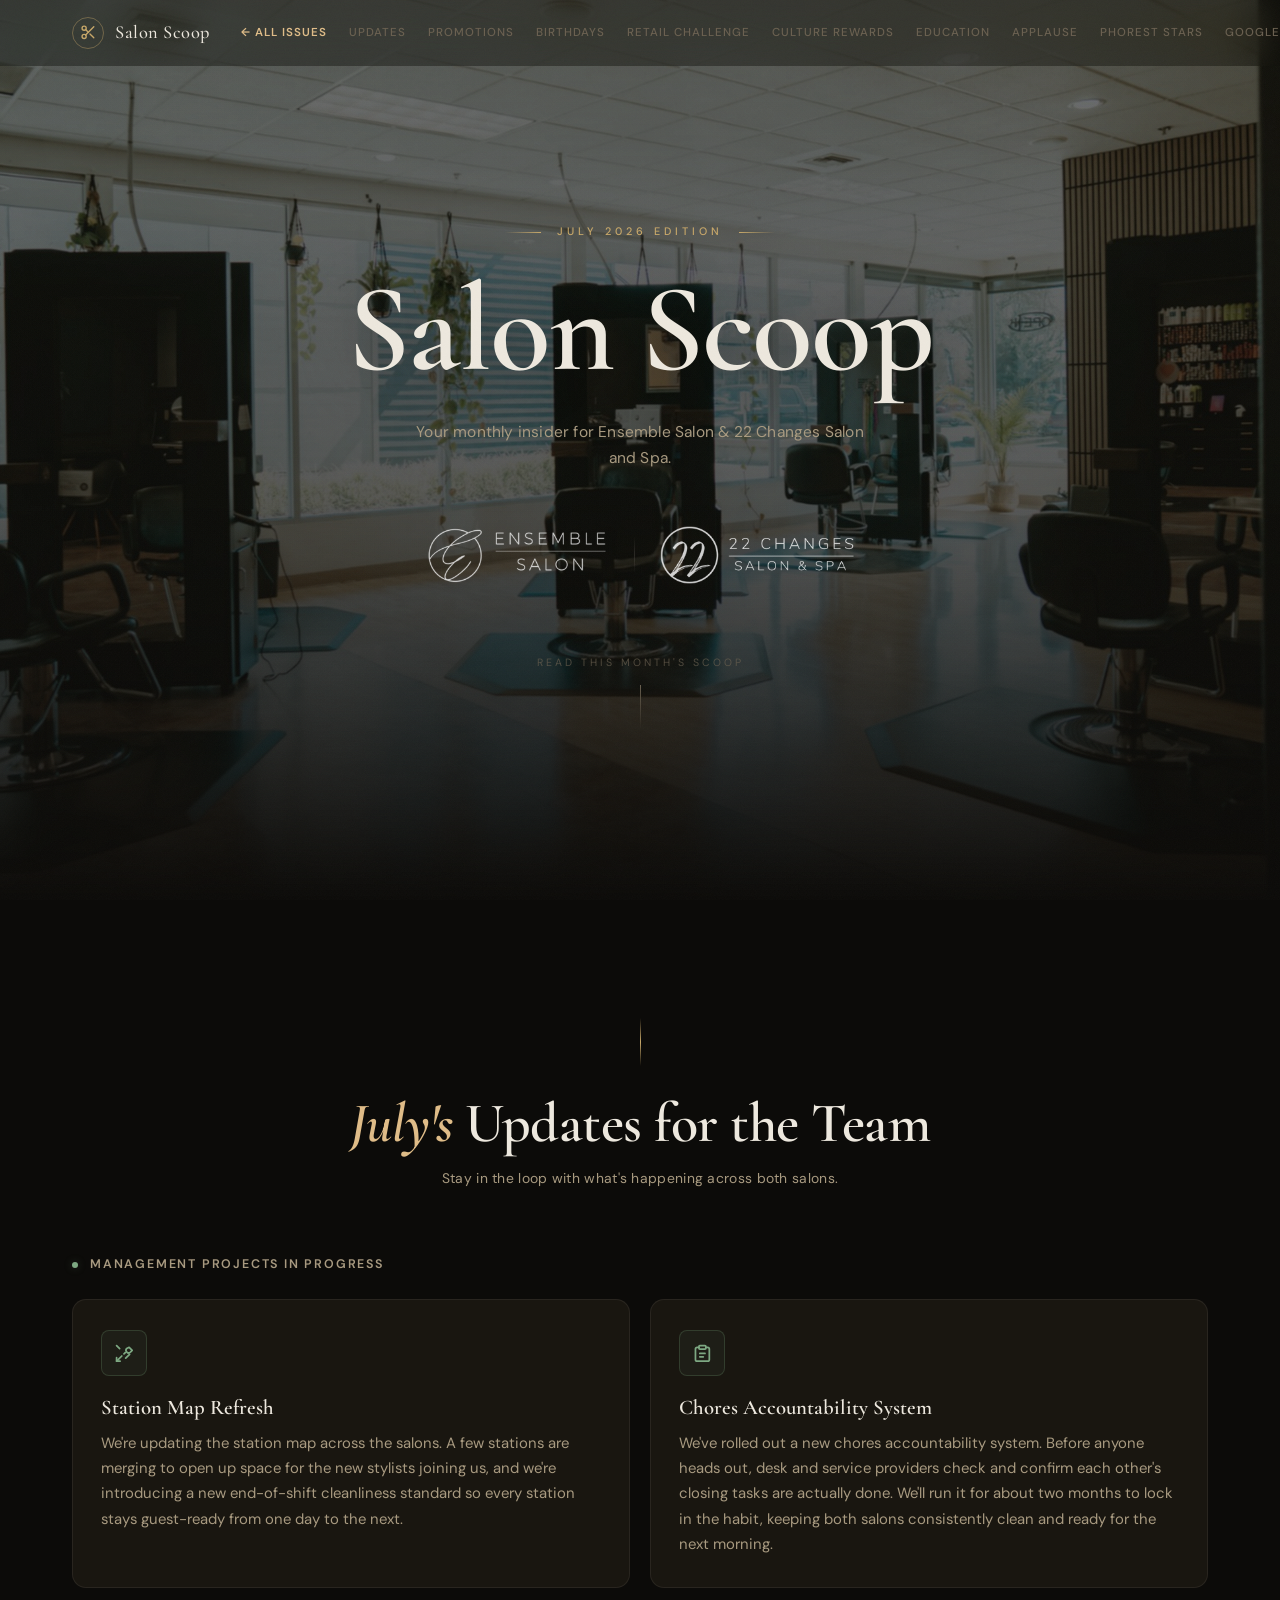
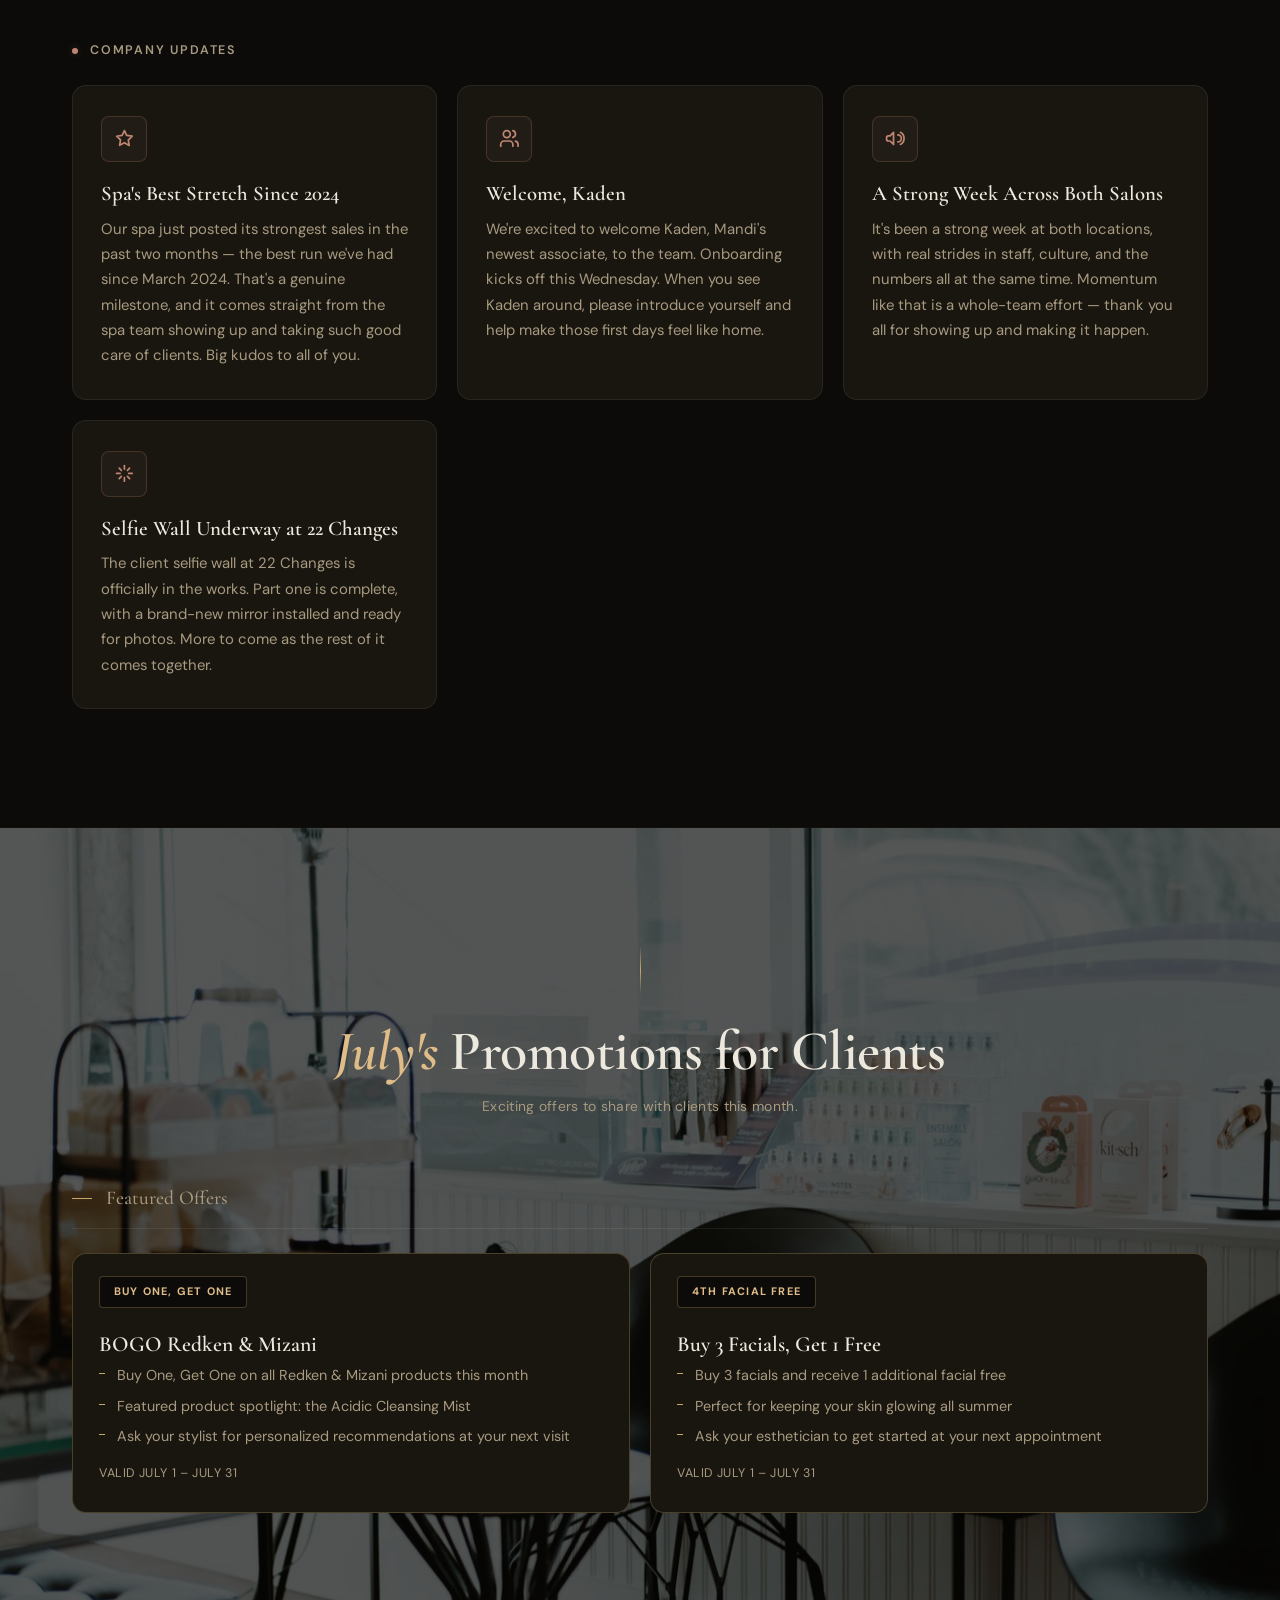
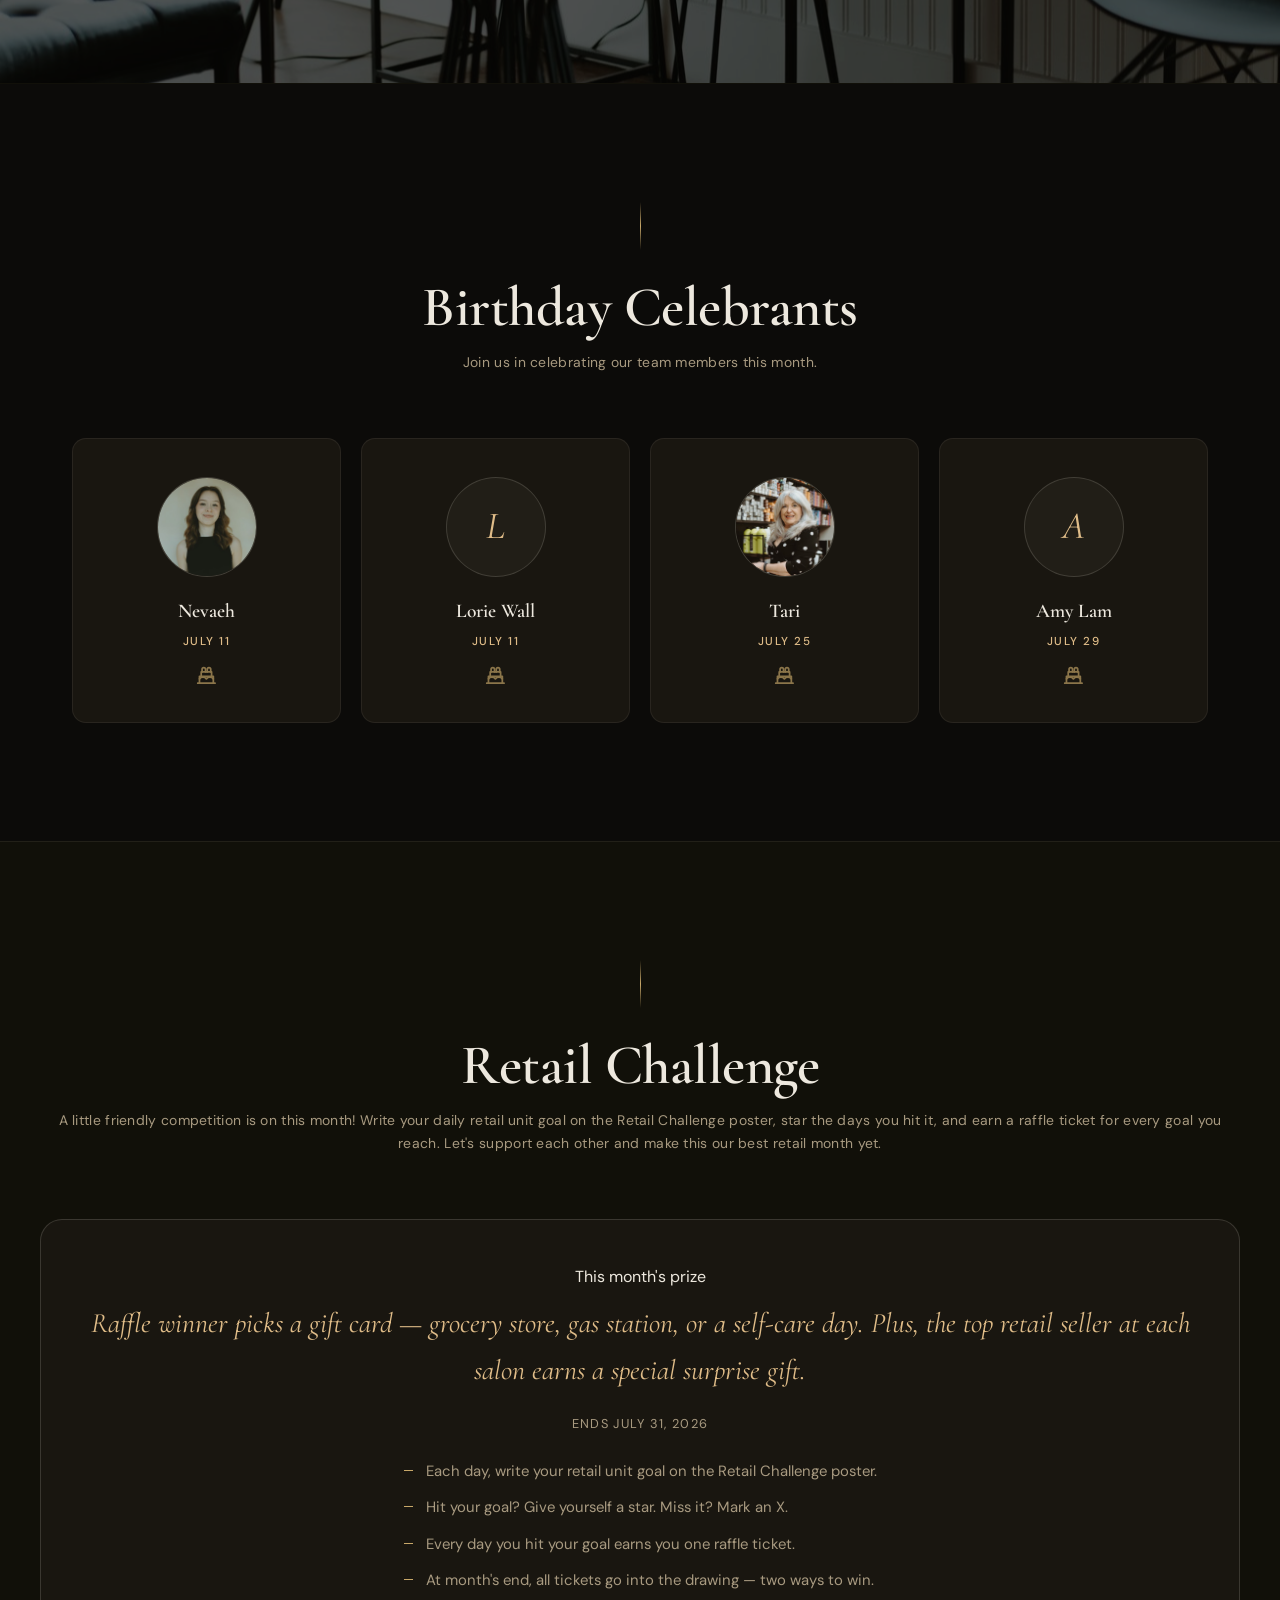
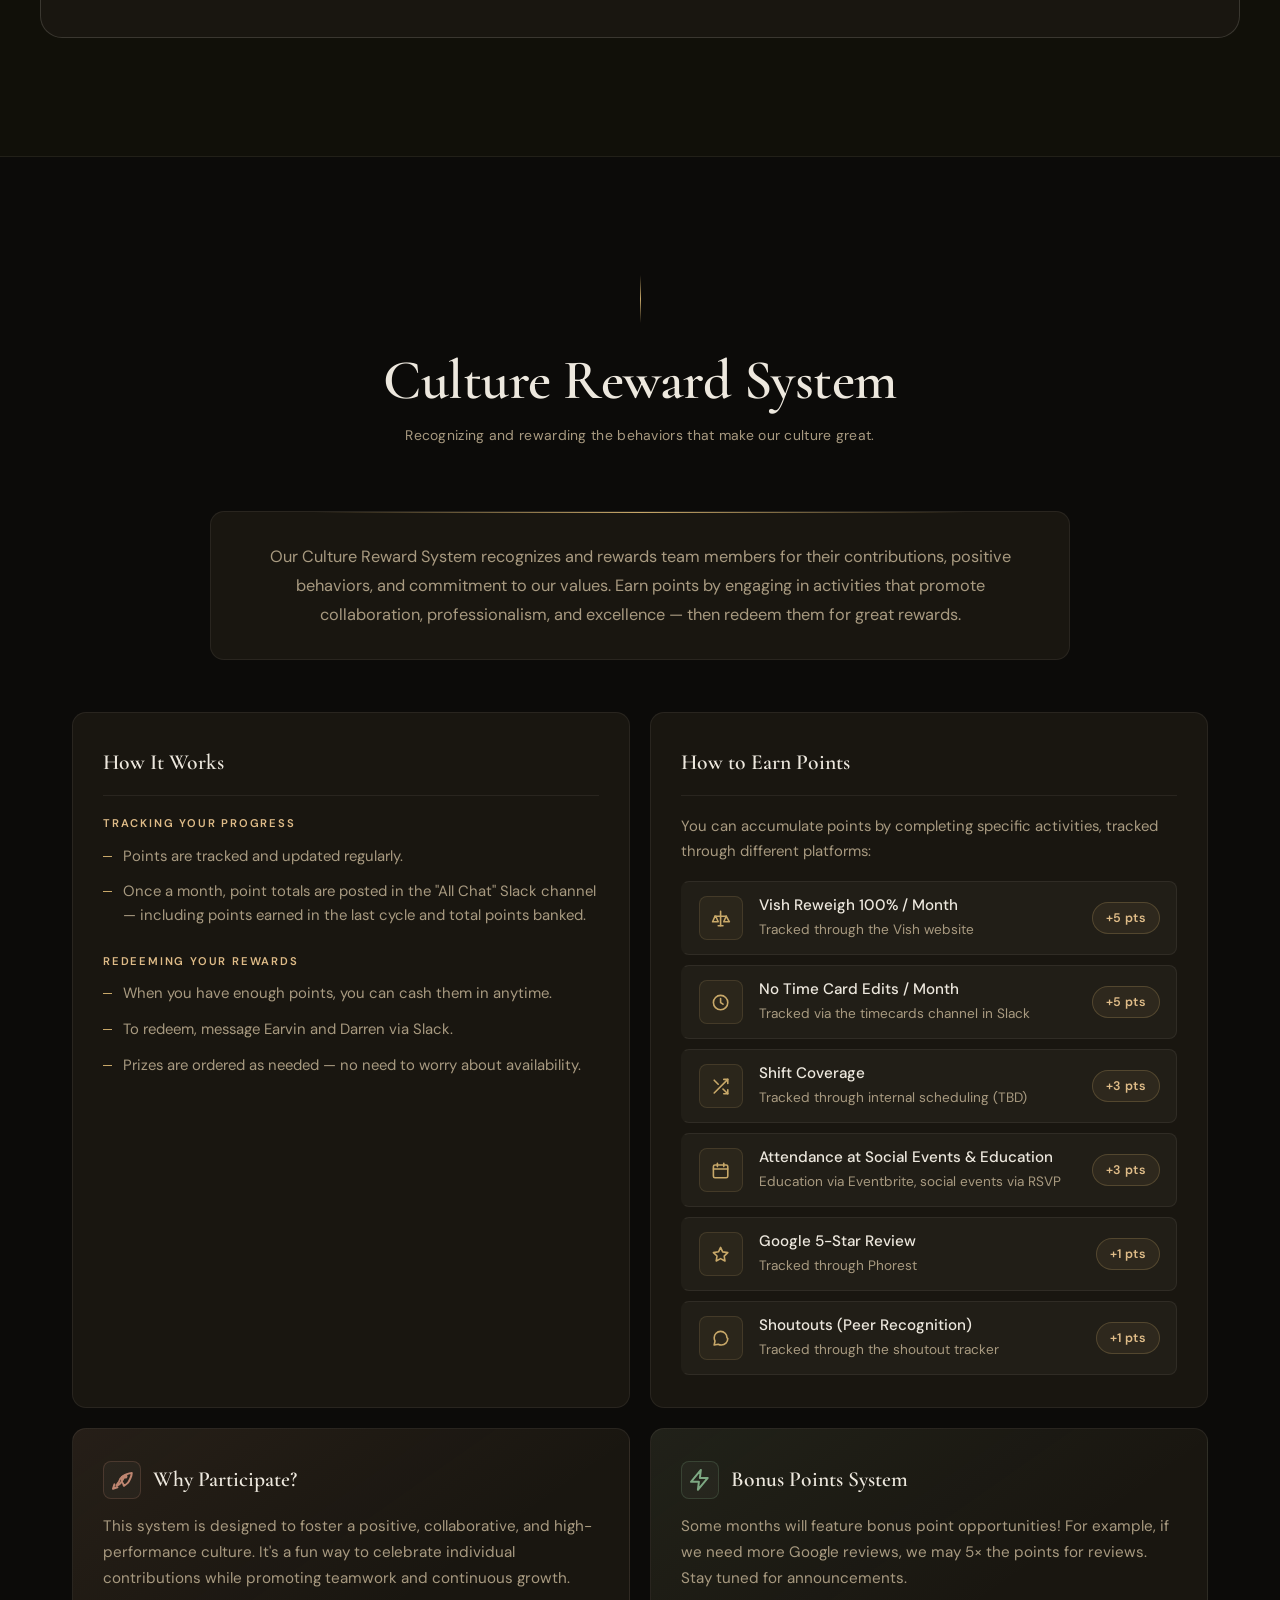
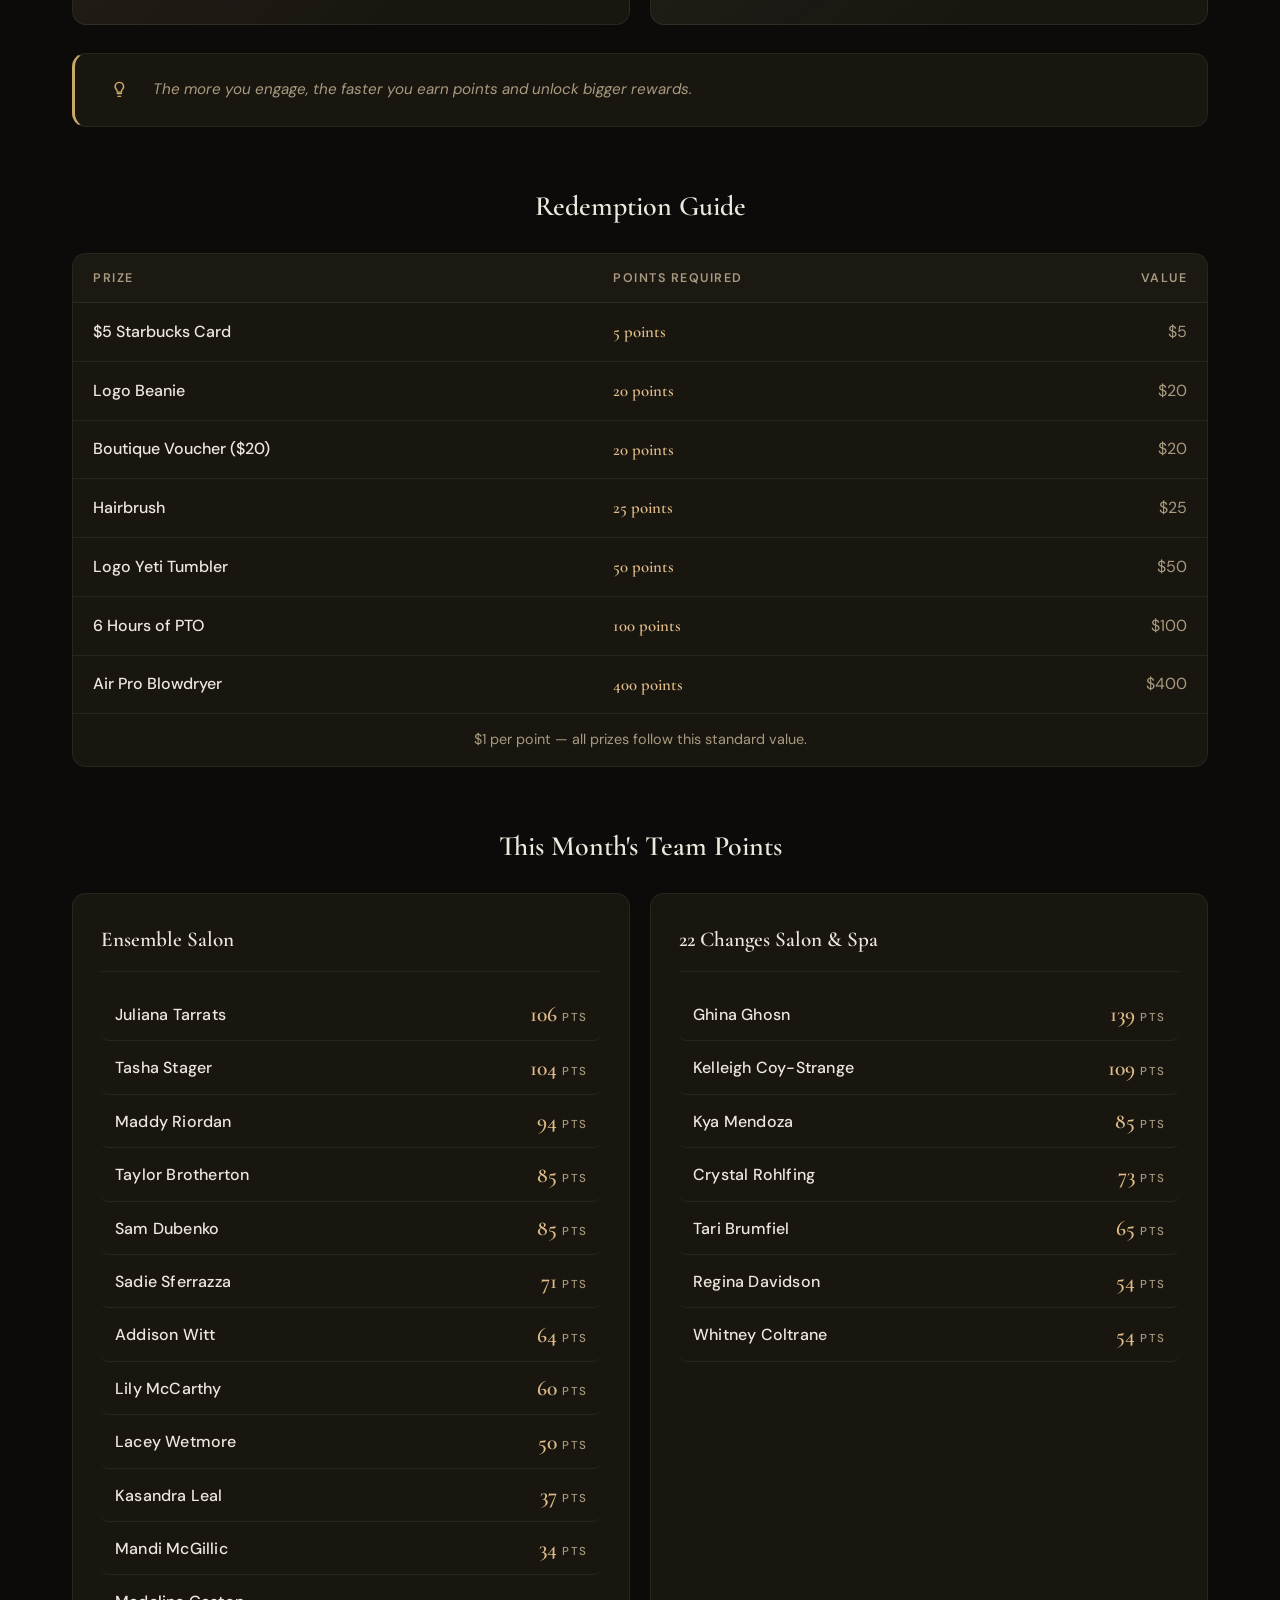
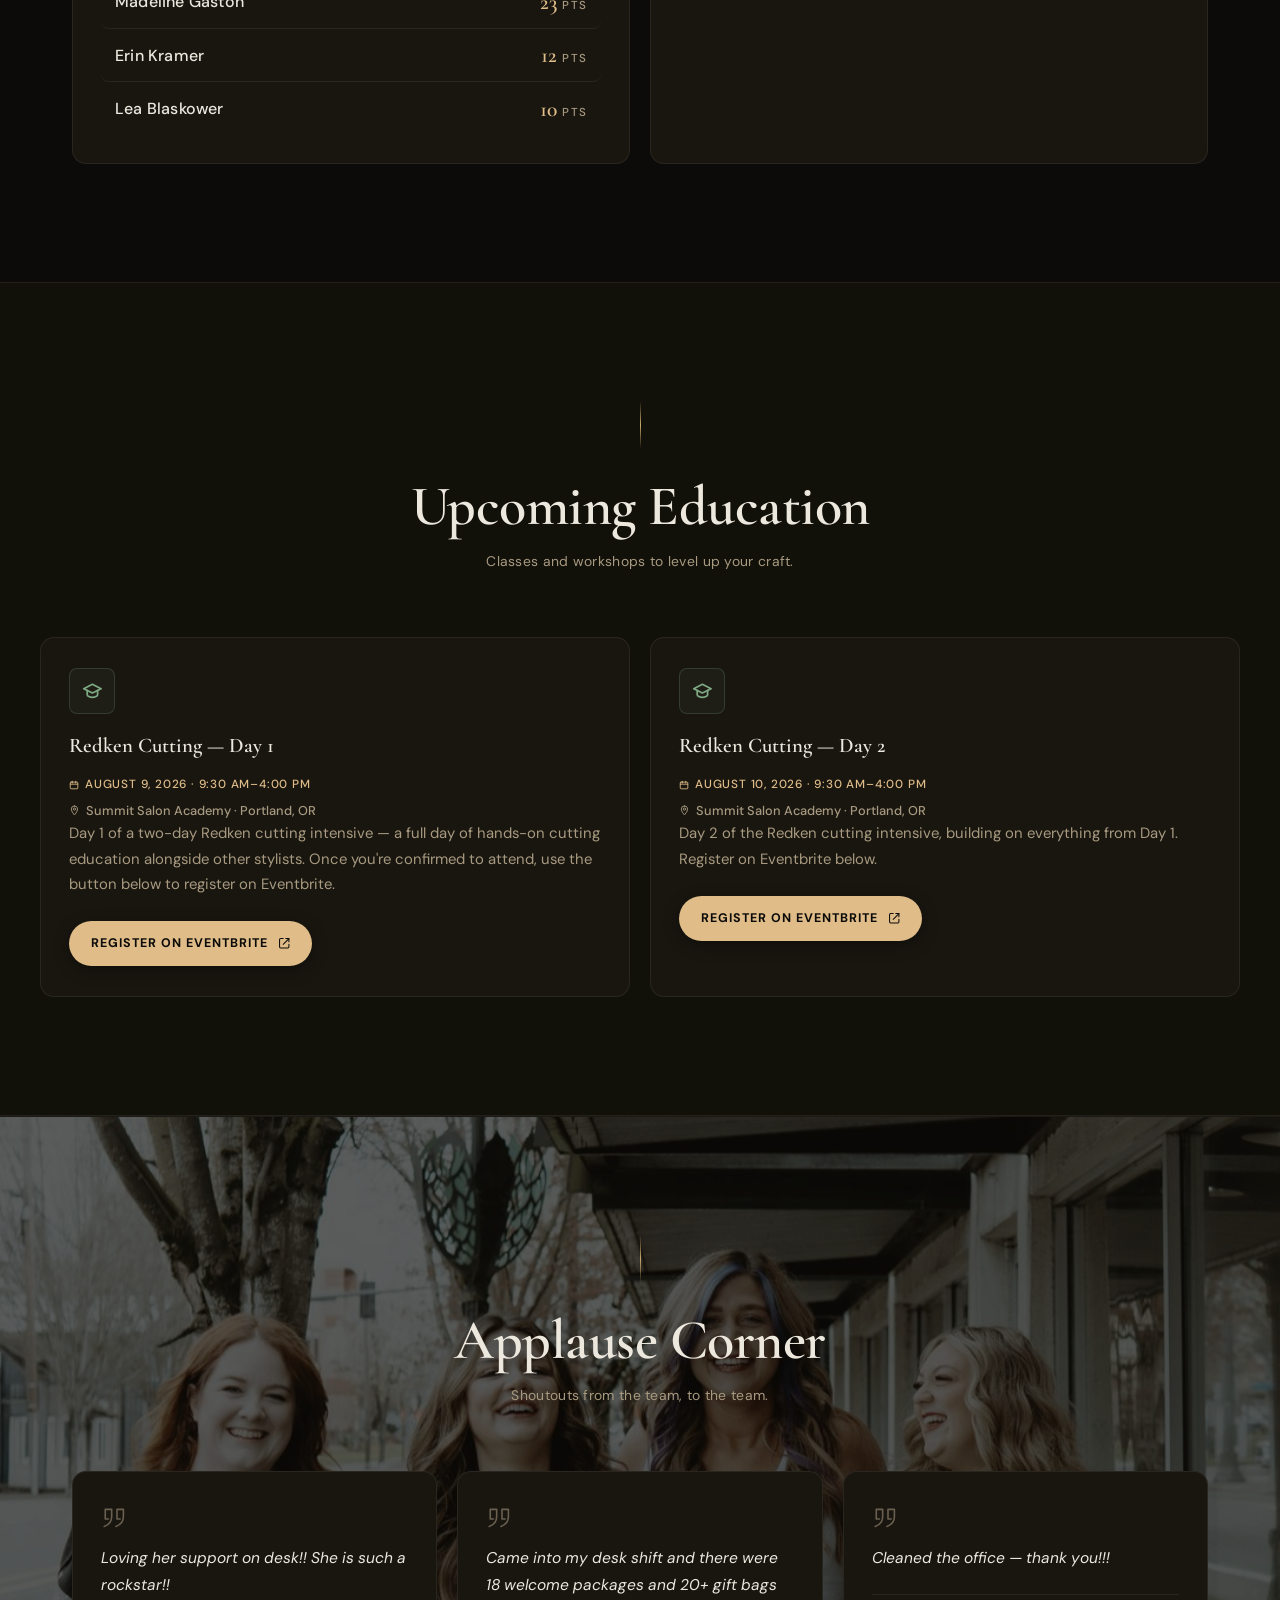
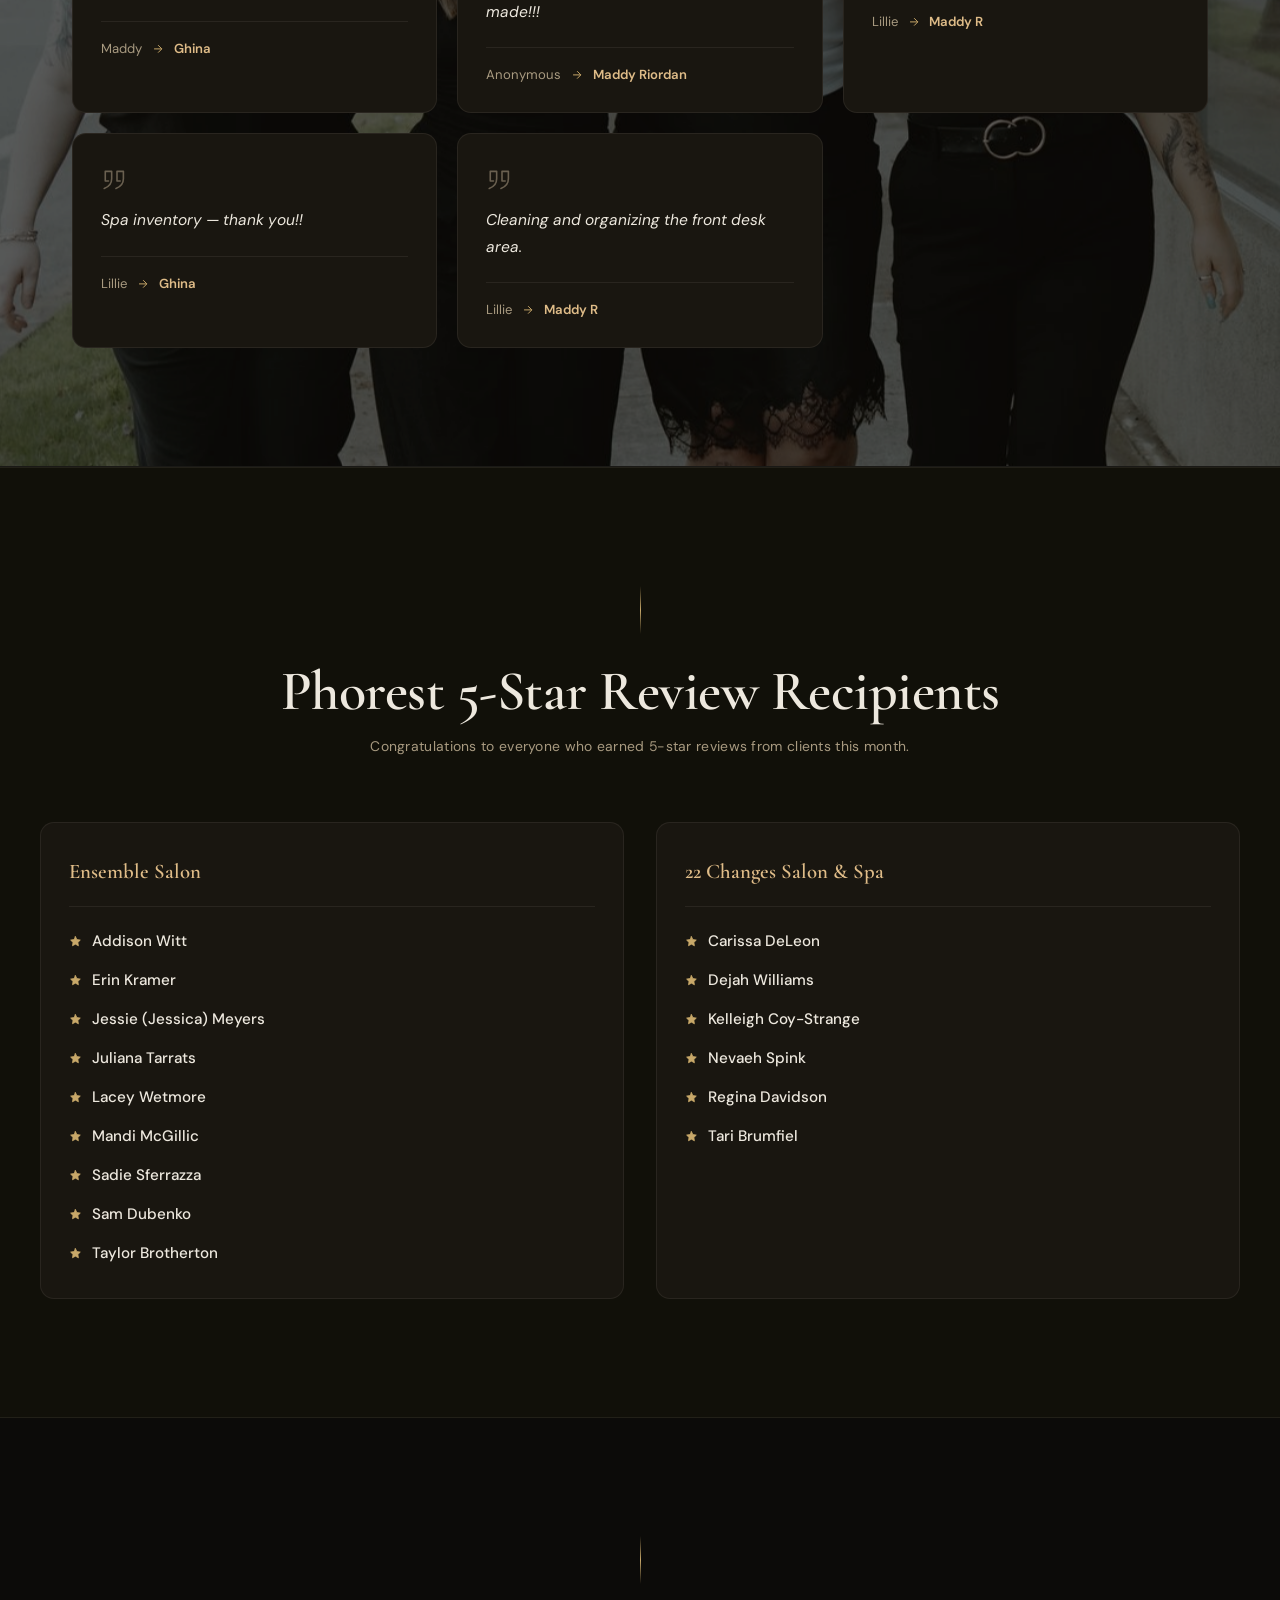
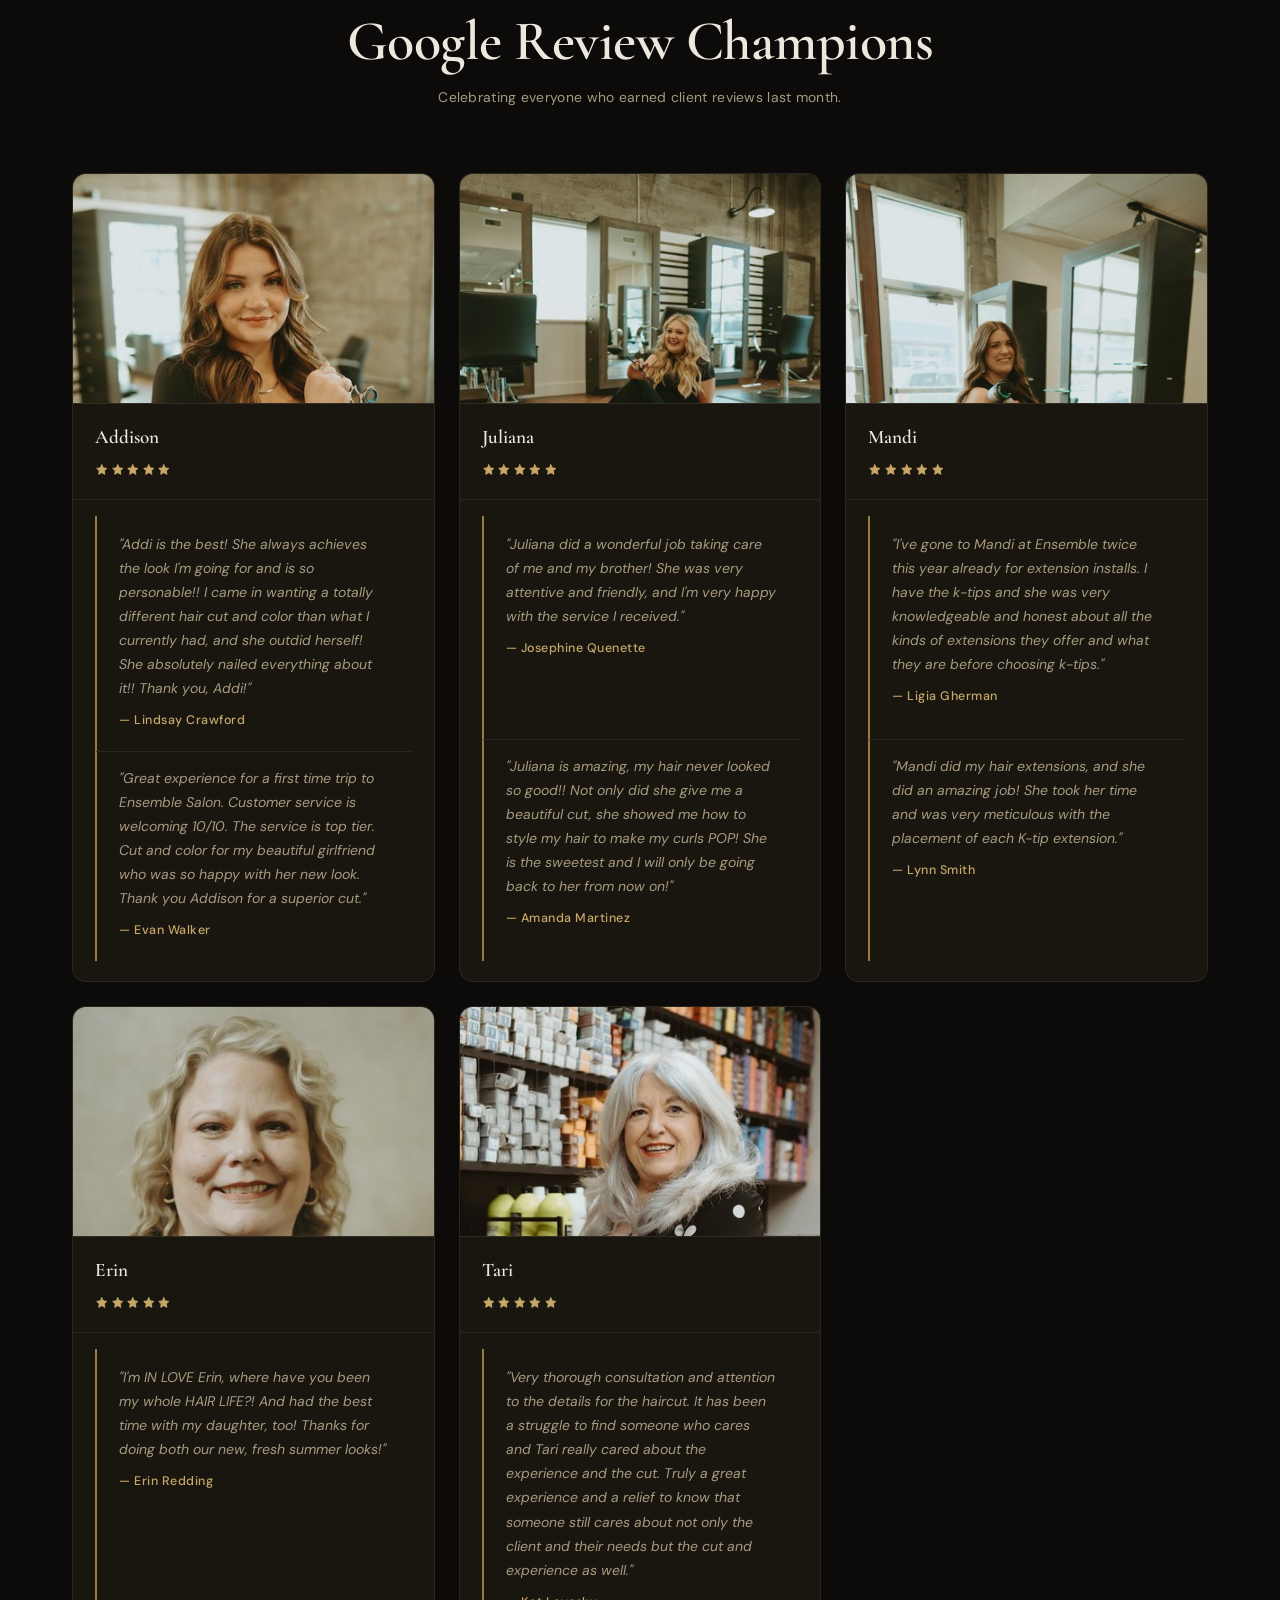
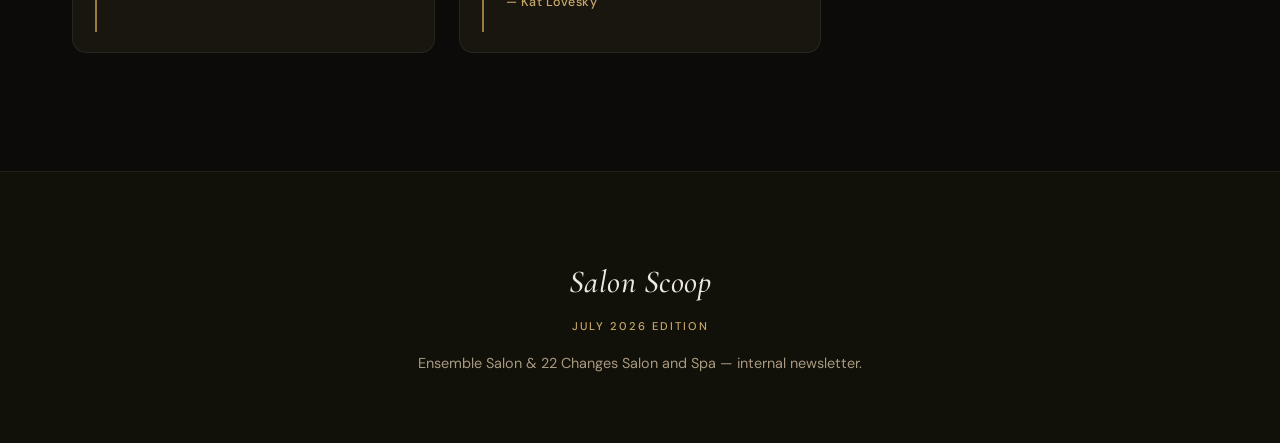
==== commit 9e62476b: "Add July Retail Challenge + fix deadline layout - Turn on the contest section for July, retitled "Re" ====
--- a/July2026/index.html
+++ b/July2026/index.html
@@ -12,7 +12,7 @@
     href="https://fonts.googleapis.com/css2?family=Cormorant+Garamond:ital,wght@0,400;0,500;0,600;0,700;1,400;1,500;1,600;1,700&family=DM+Sans:opsz,wght@9..40,300;9..40,400;9..40,500;9..40,600;9..40,700&display=swap"
     rel="stylesheet"
   />
-  <link rel="stylesheet" href="/styles.css?v=28" />
+  <link rel="stylesheet" href="/styles.css?v=29" />
 </head>
 <body>
   <div class="scroll-progress" id="scrollProgress" aria-hidden="true"></div>
@@ -29,7 +29,7 @@
         <a href="#staffMeetings" class="nav__link" data-nav="staffMeetings">Staff Meetings</a>
         <a href="#promotions" class="nav__link">Promotions</a>
         <a href="#birthdays" class="nav__link">Birthdays</a>
-        <a href="#referral" class="nav__link" data-nav="referral">Referral</a>
+        <a href="#referral" class="nav__link" data-nav="referral">Retail Challenge</a>
         <a href="#rewards" class="nav__link">Culture Rewards</a>
         <a href="#education" class="nav__link">Education</a>
         <a href="#applause" class="nav__link">Applause</a>
@@ -235,7 +235,7 @@
     <p class="footer__note">Ensemble Salon &amp; 22 Changes Salon and Spa — internal newsletter.</p>
   </footer>
 
-  <script src="/July2026/content.js?v=28"></script>
-  <script src="/script.js?v=28"></script>
+  <script src="/July2026/content.js?v=29"></script>
+  <script src="/script.js?v=29"></script>
 </body>
 </html>
--- a/styles.css
+++ b/styles.css
@@ -917,7 +917,7 @@
   margin: 10px 0 20px;
 }
 .referral__deadline {
-  display: inline-block;
+  display: block;
   font-size: 0.8rem;
   letter-spacing: 1.3px;
   text-transform: uppercase;
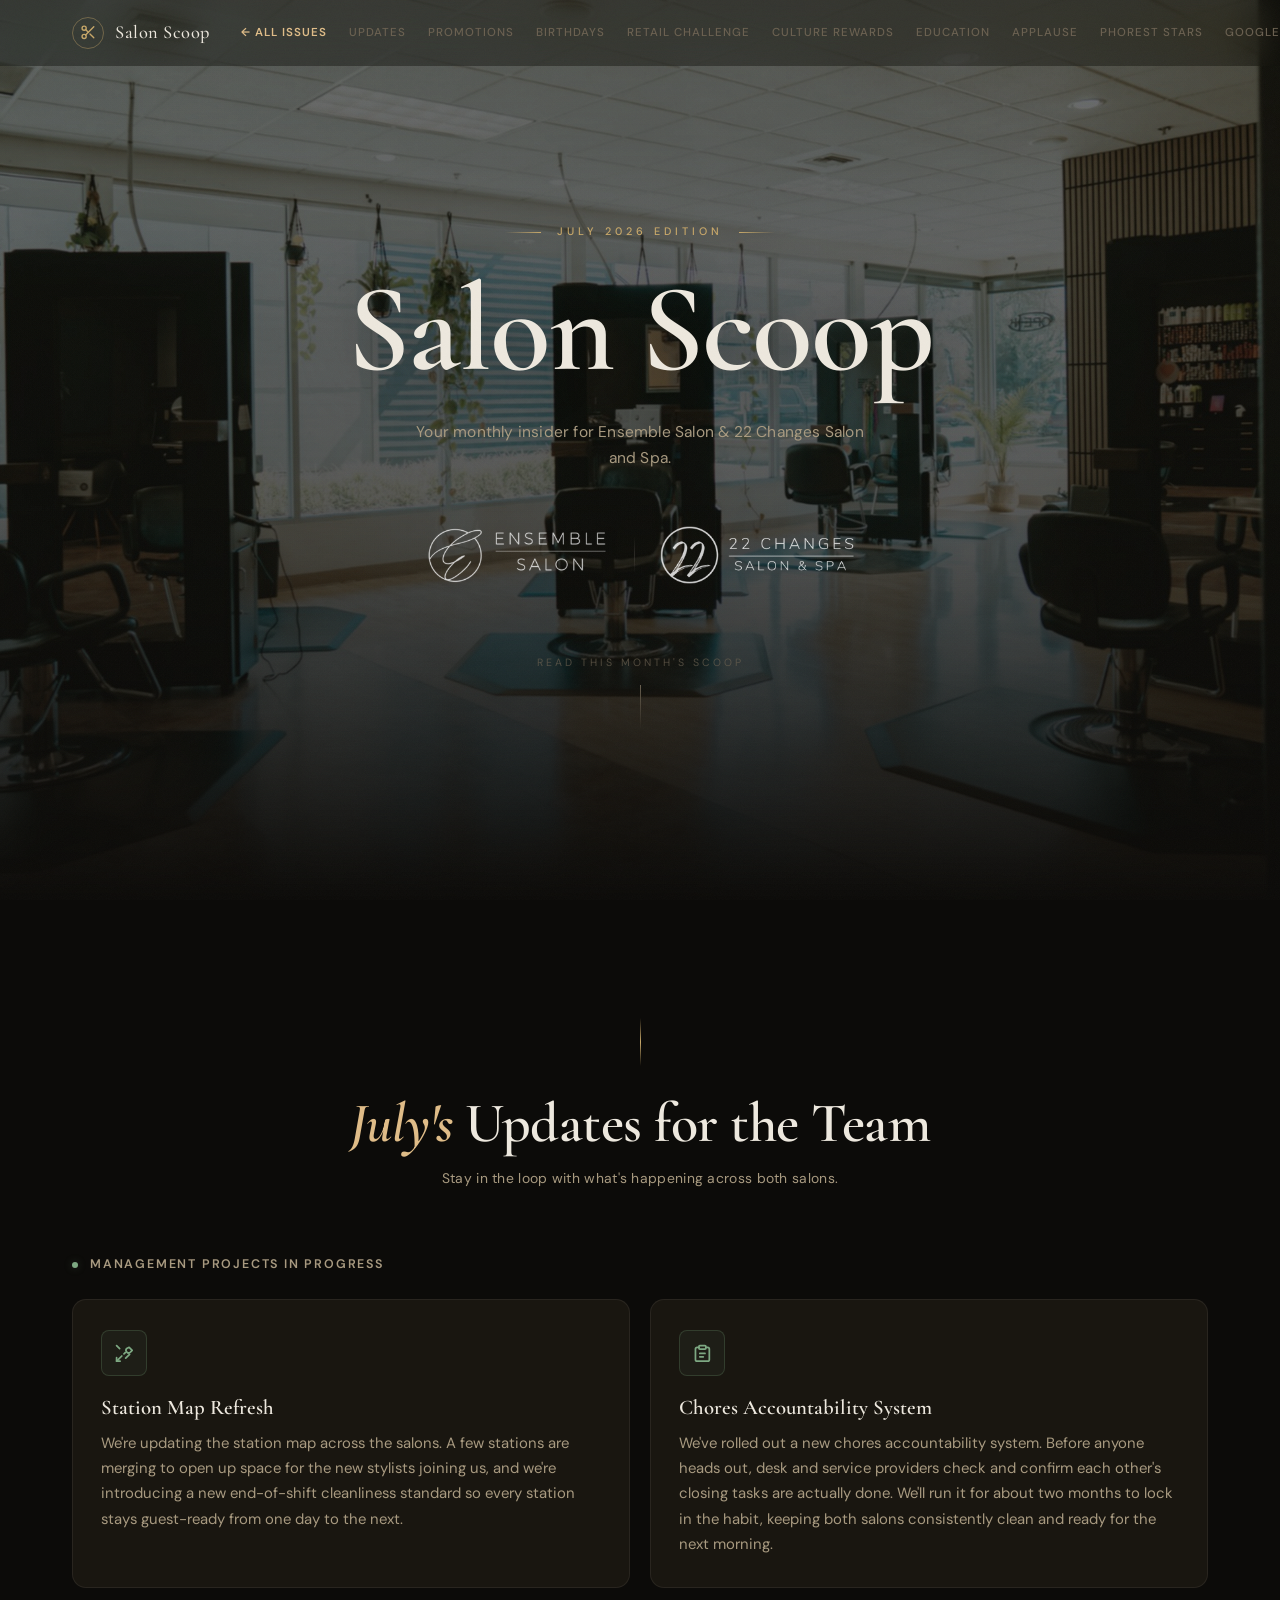
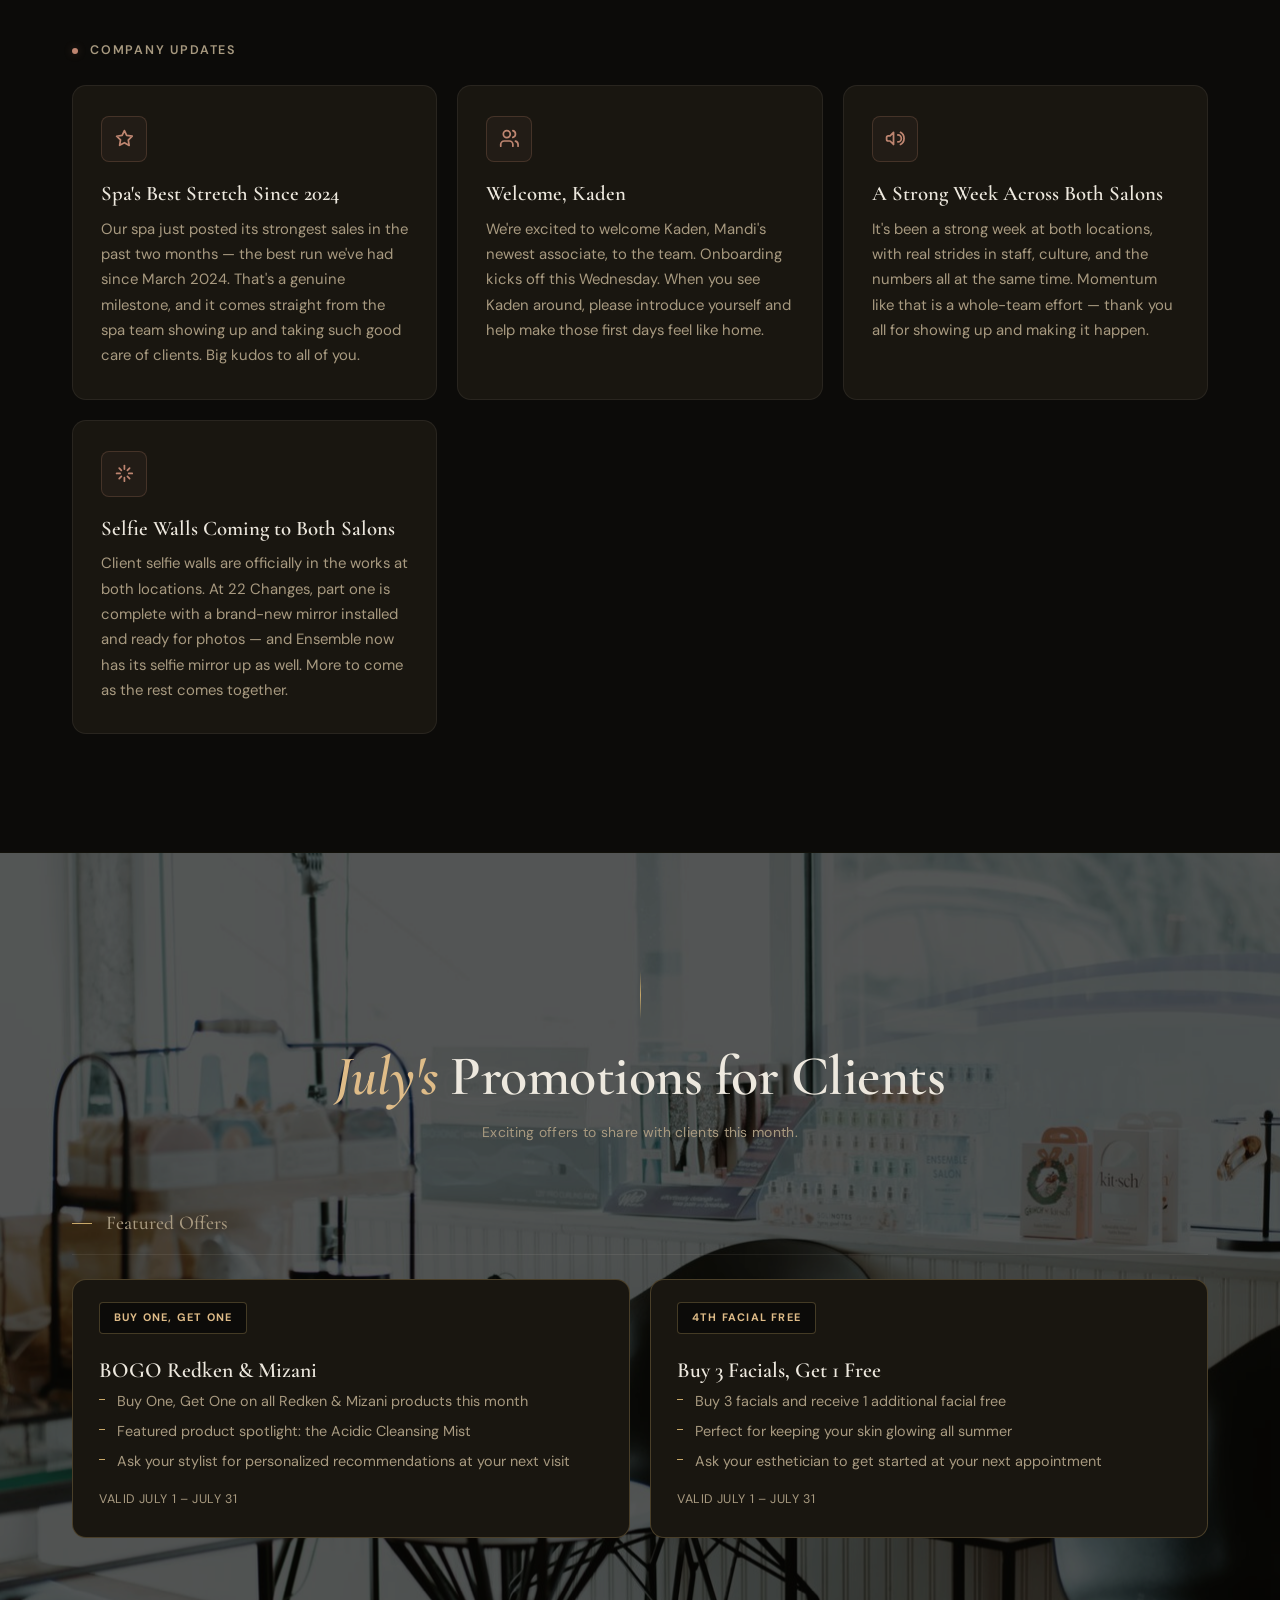
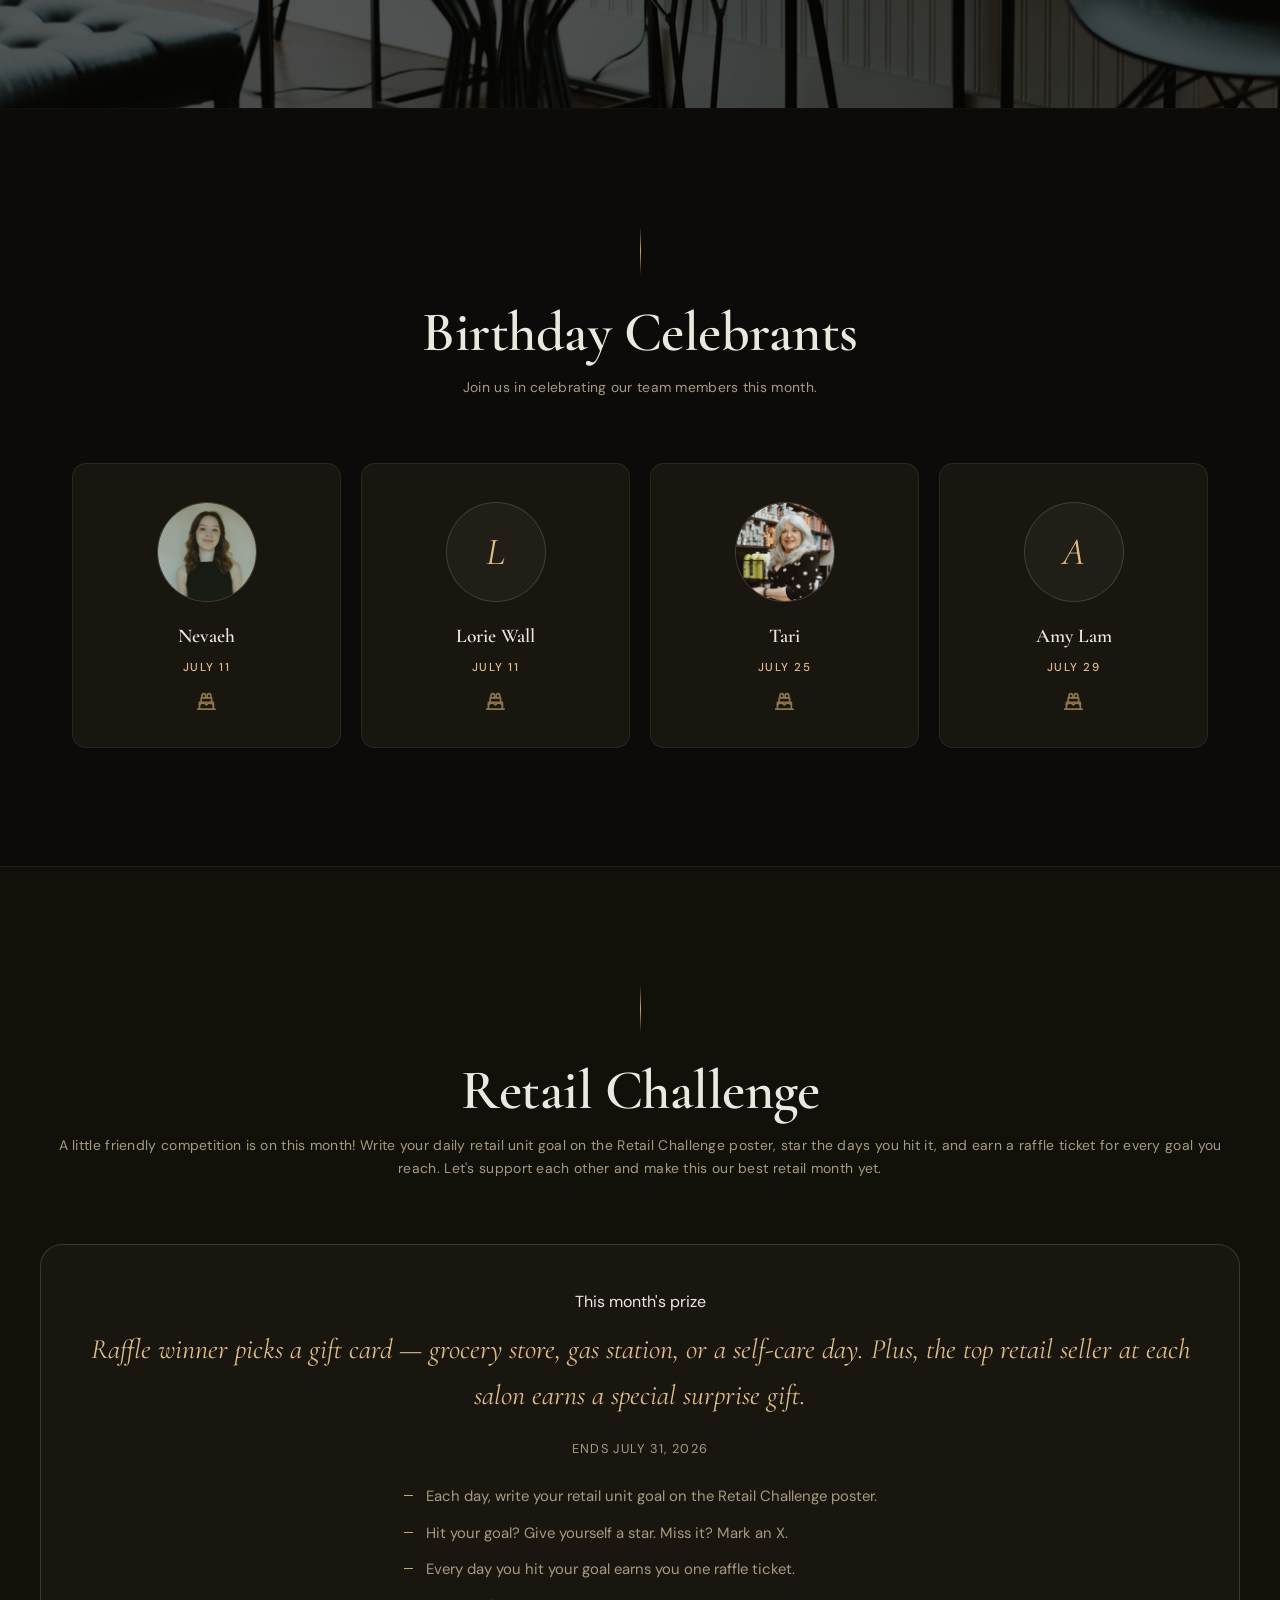
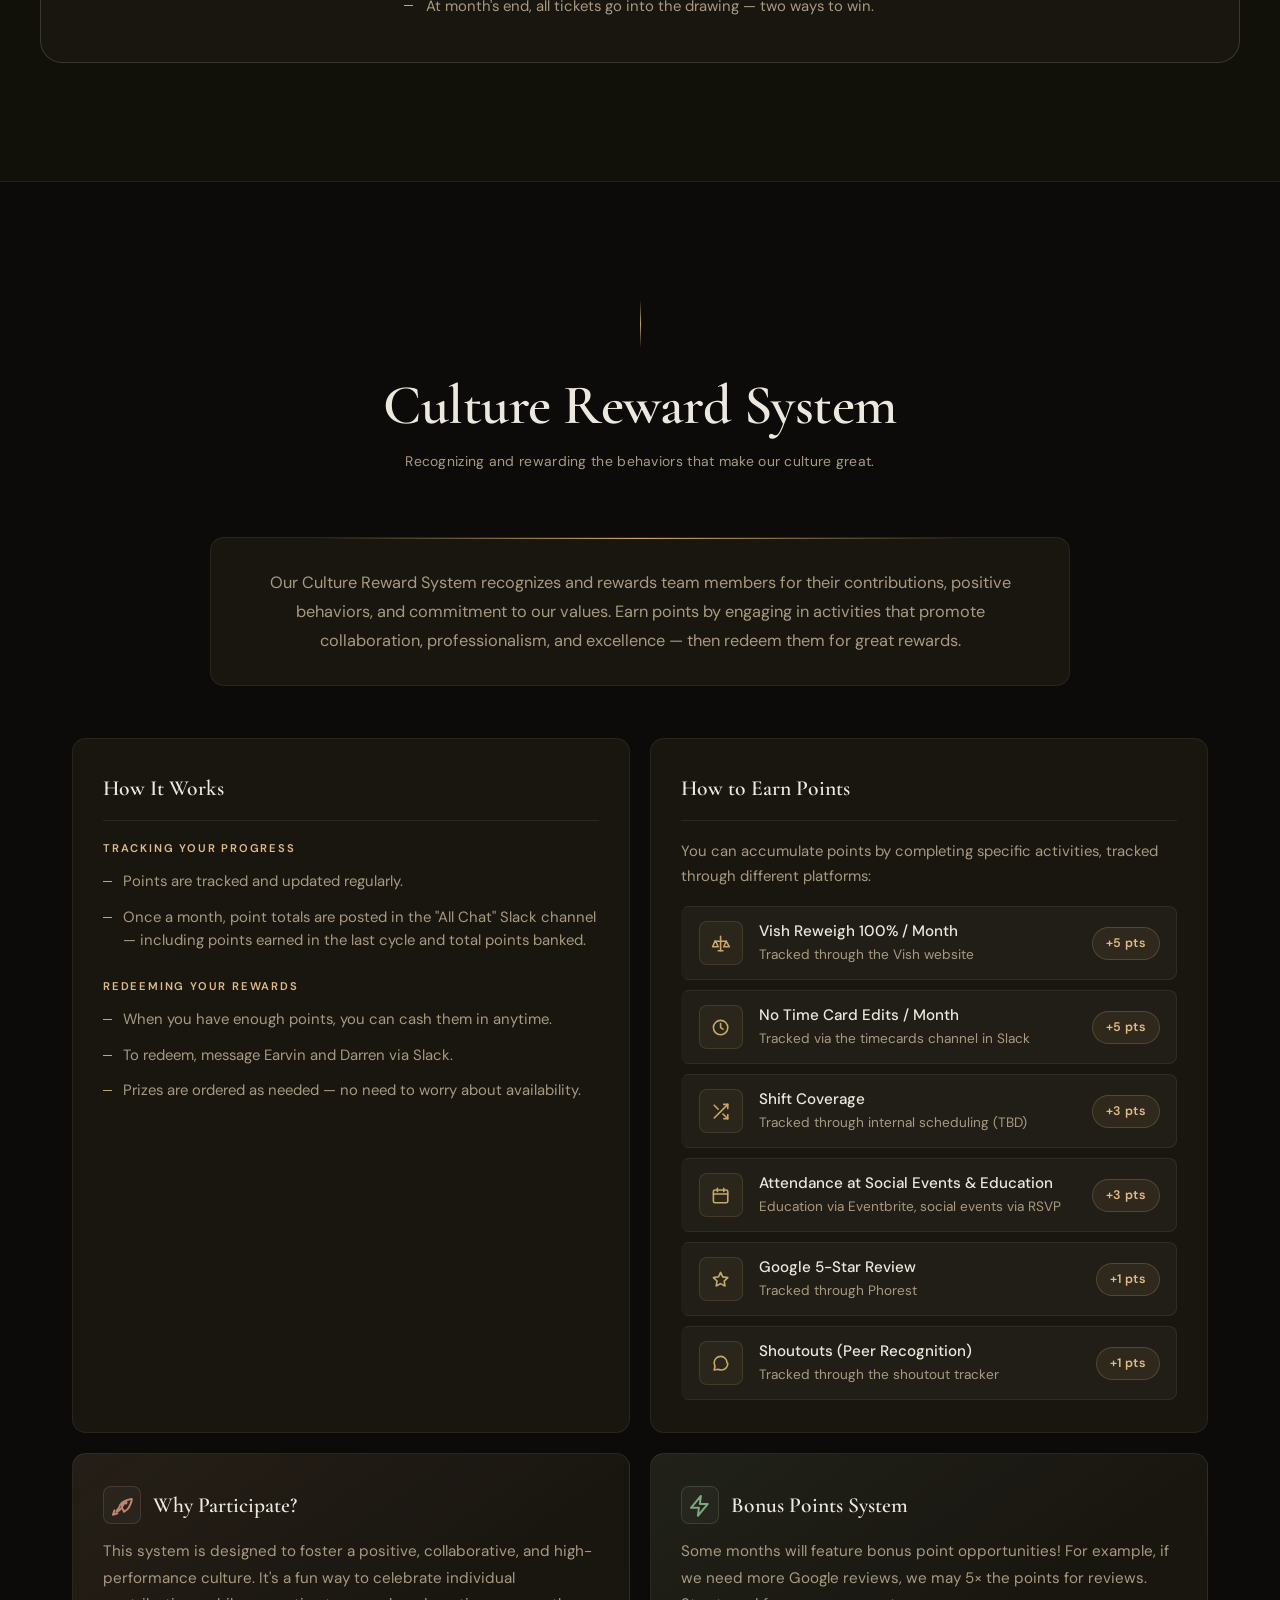
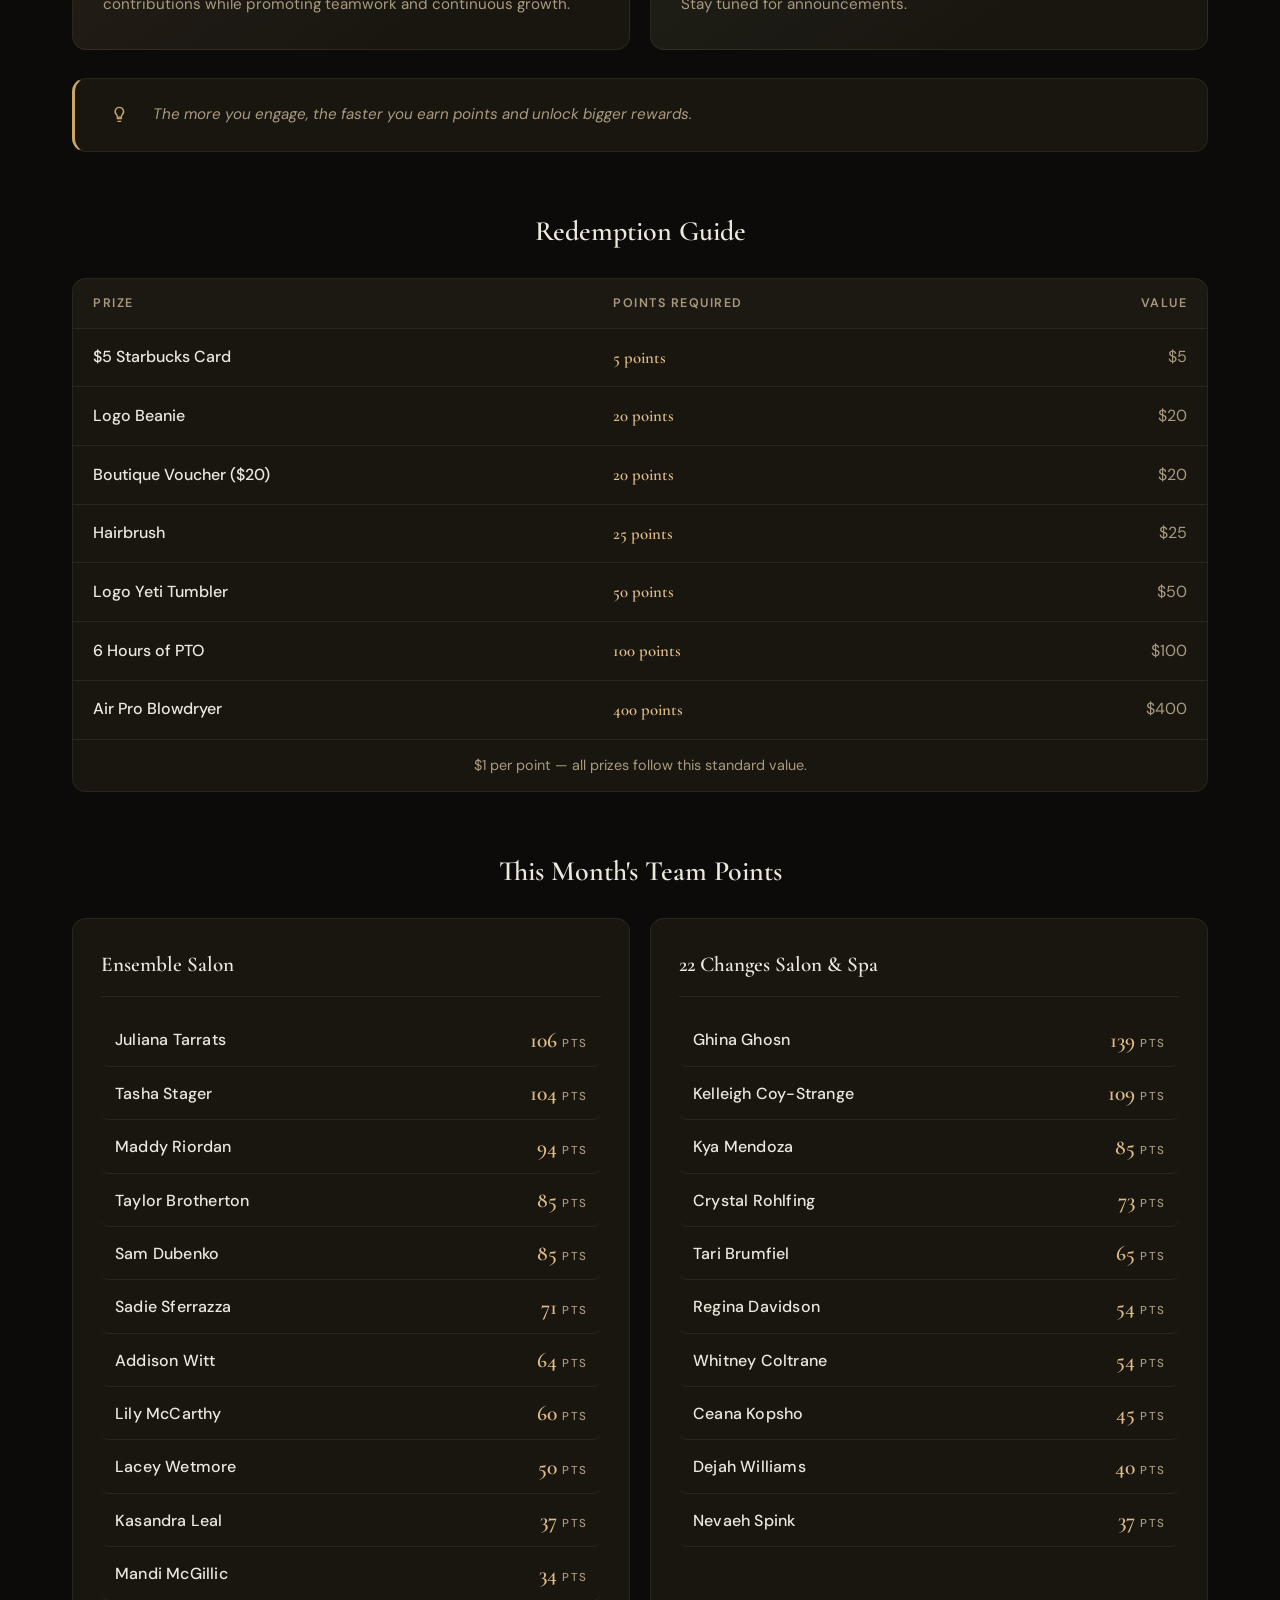
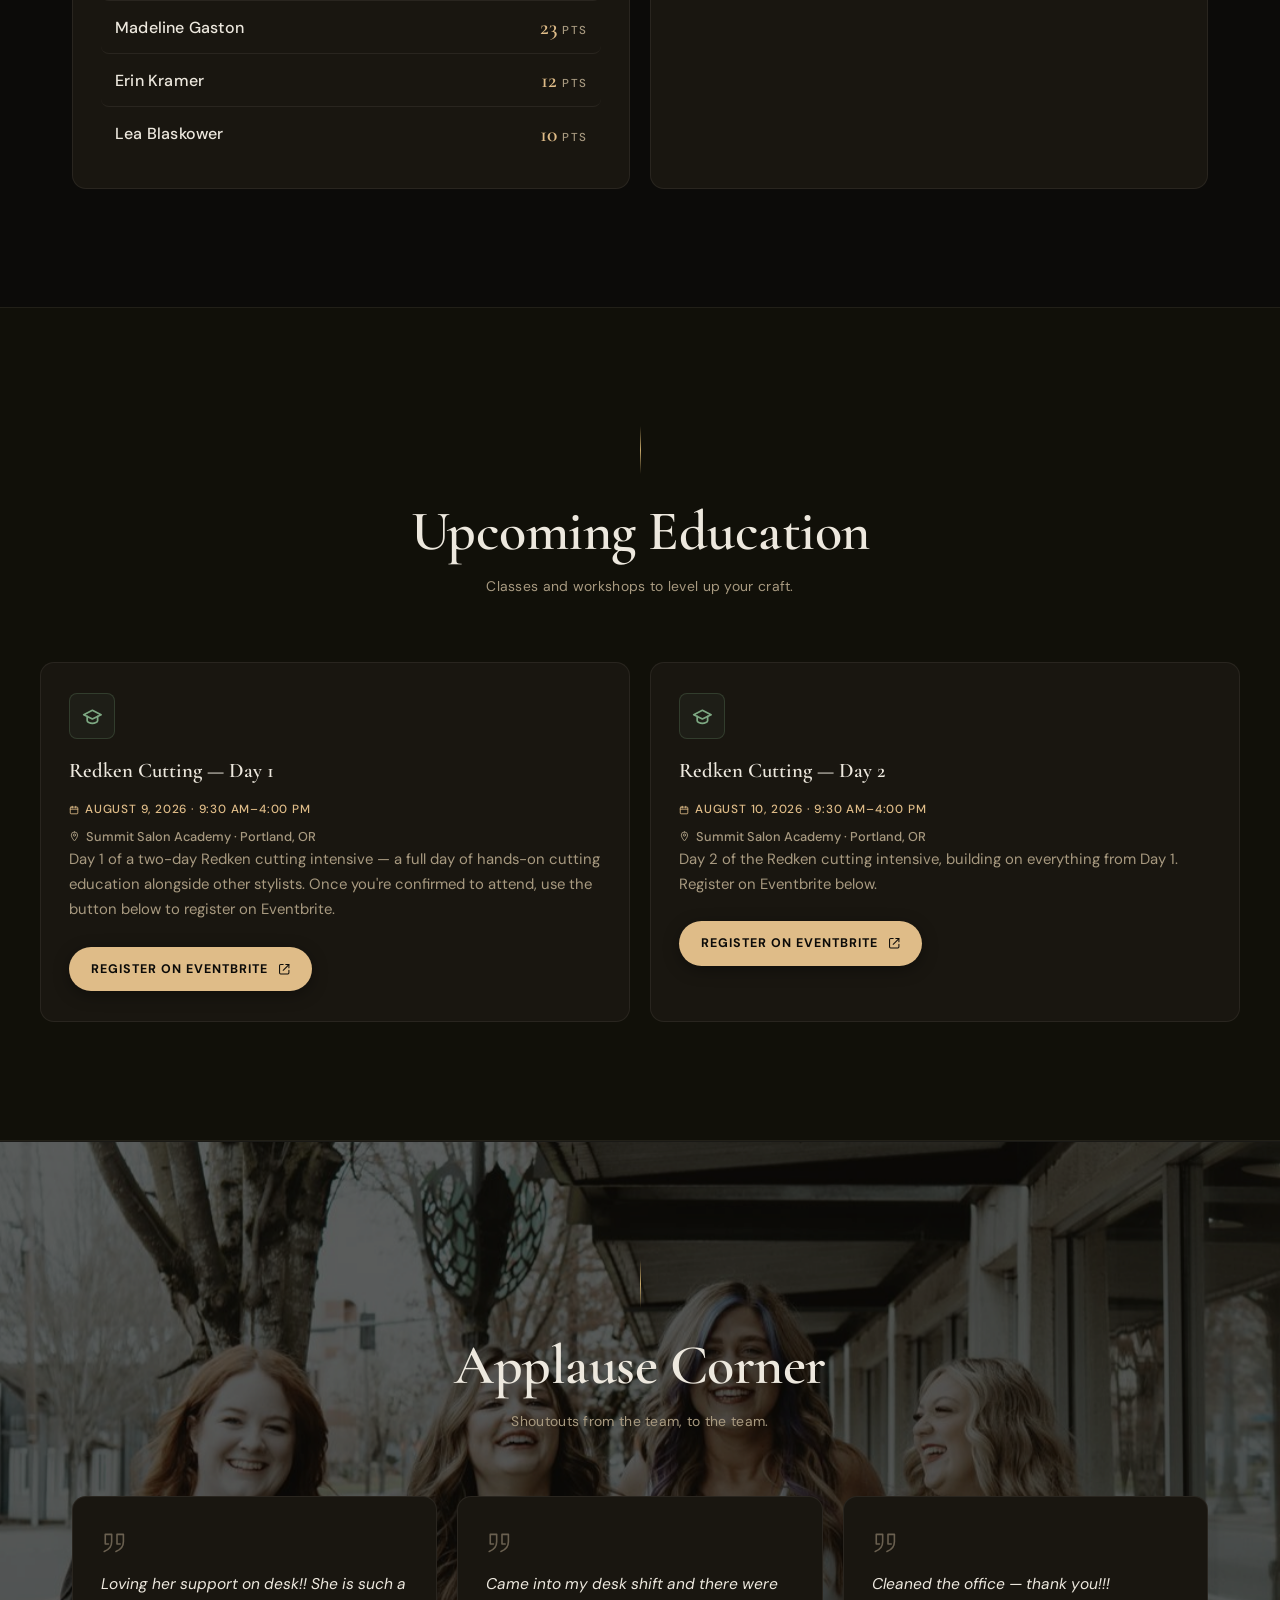
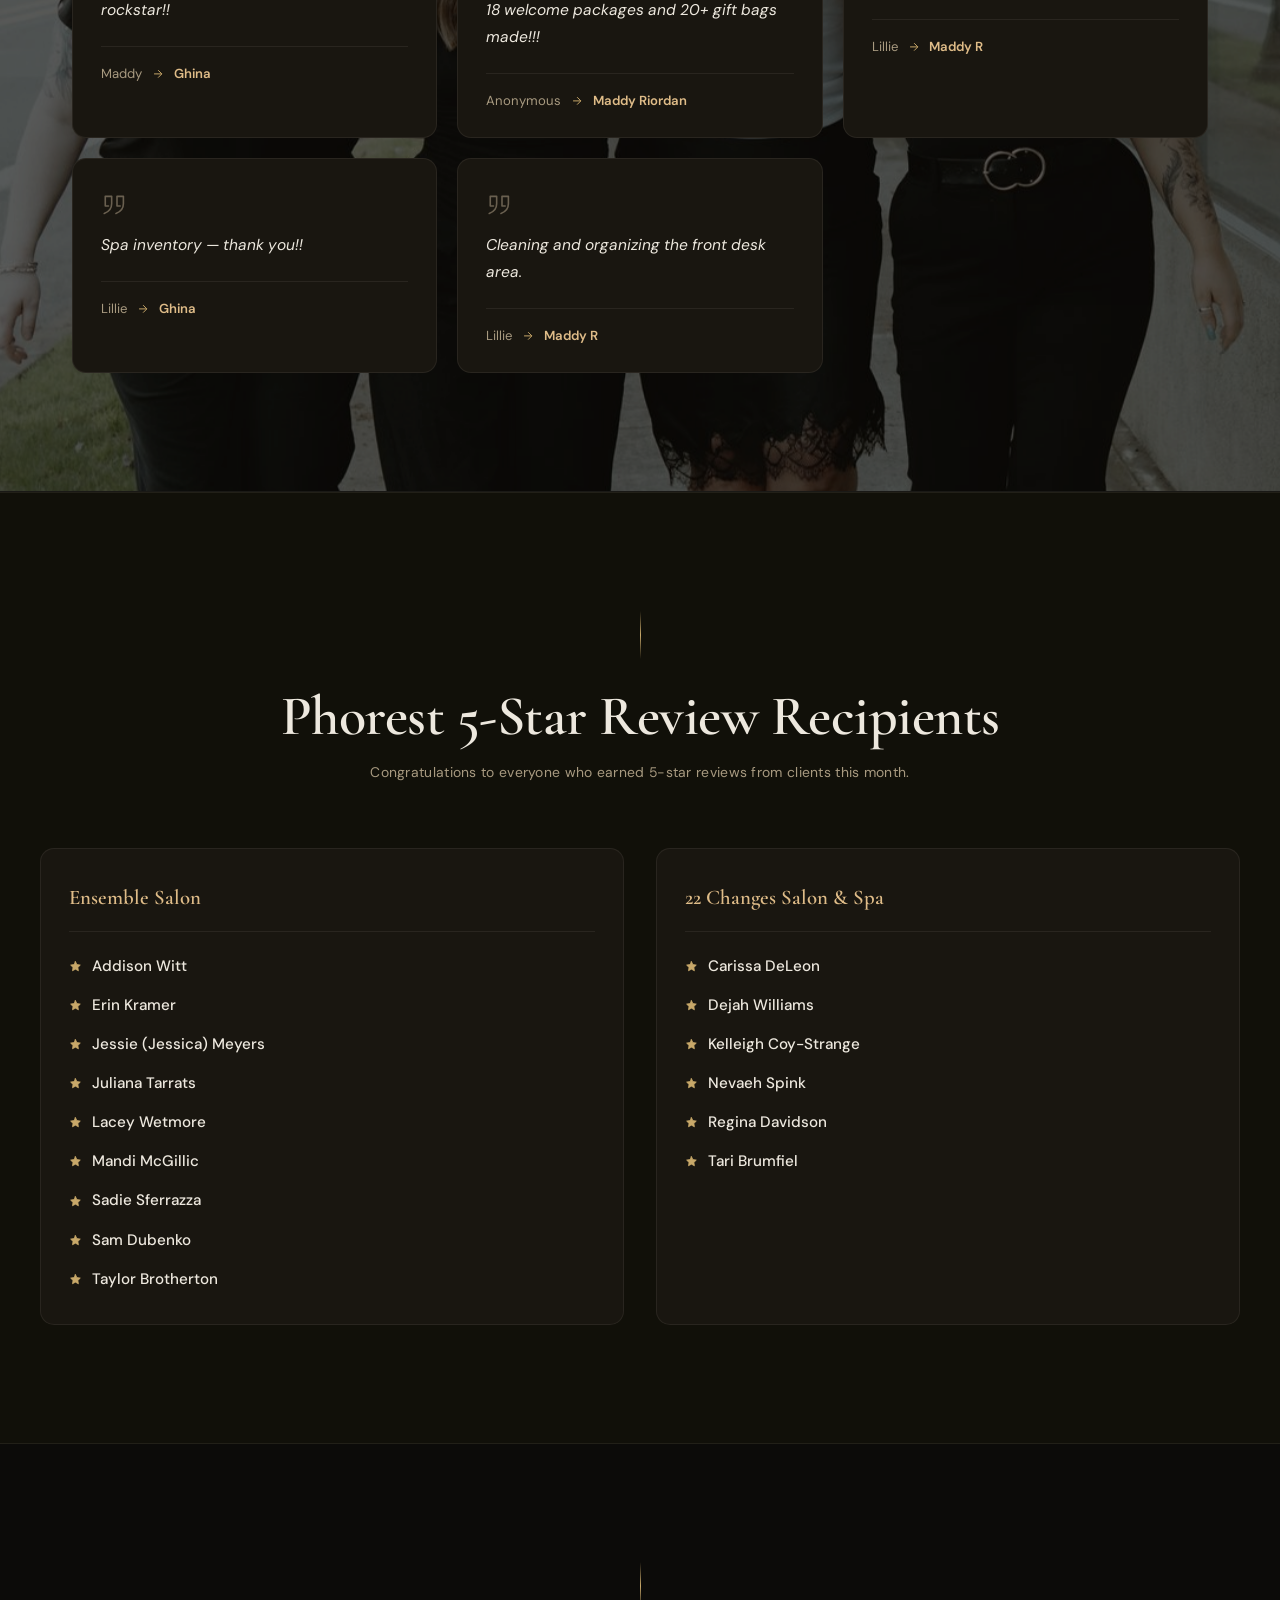
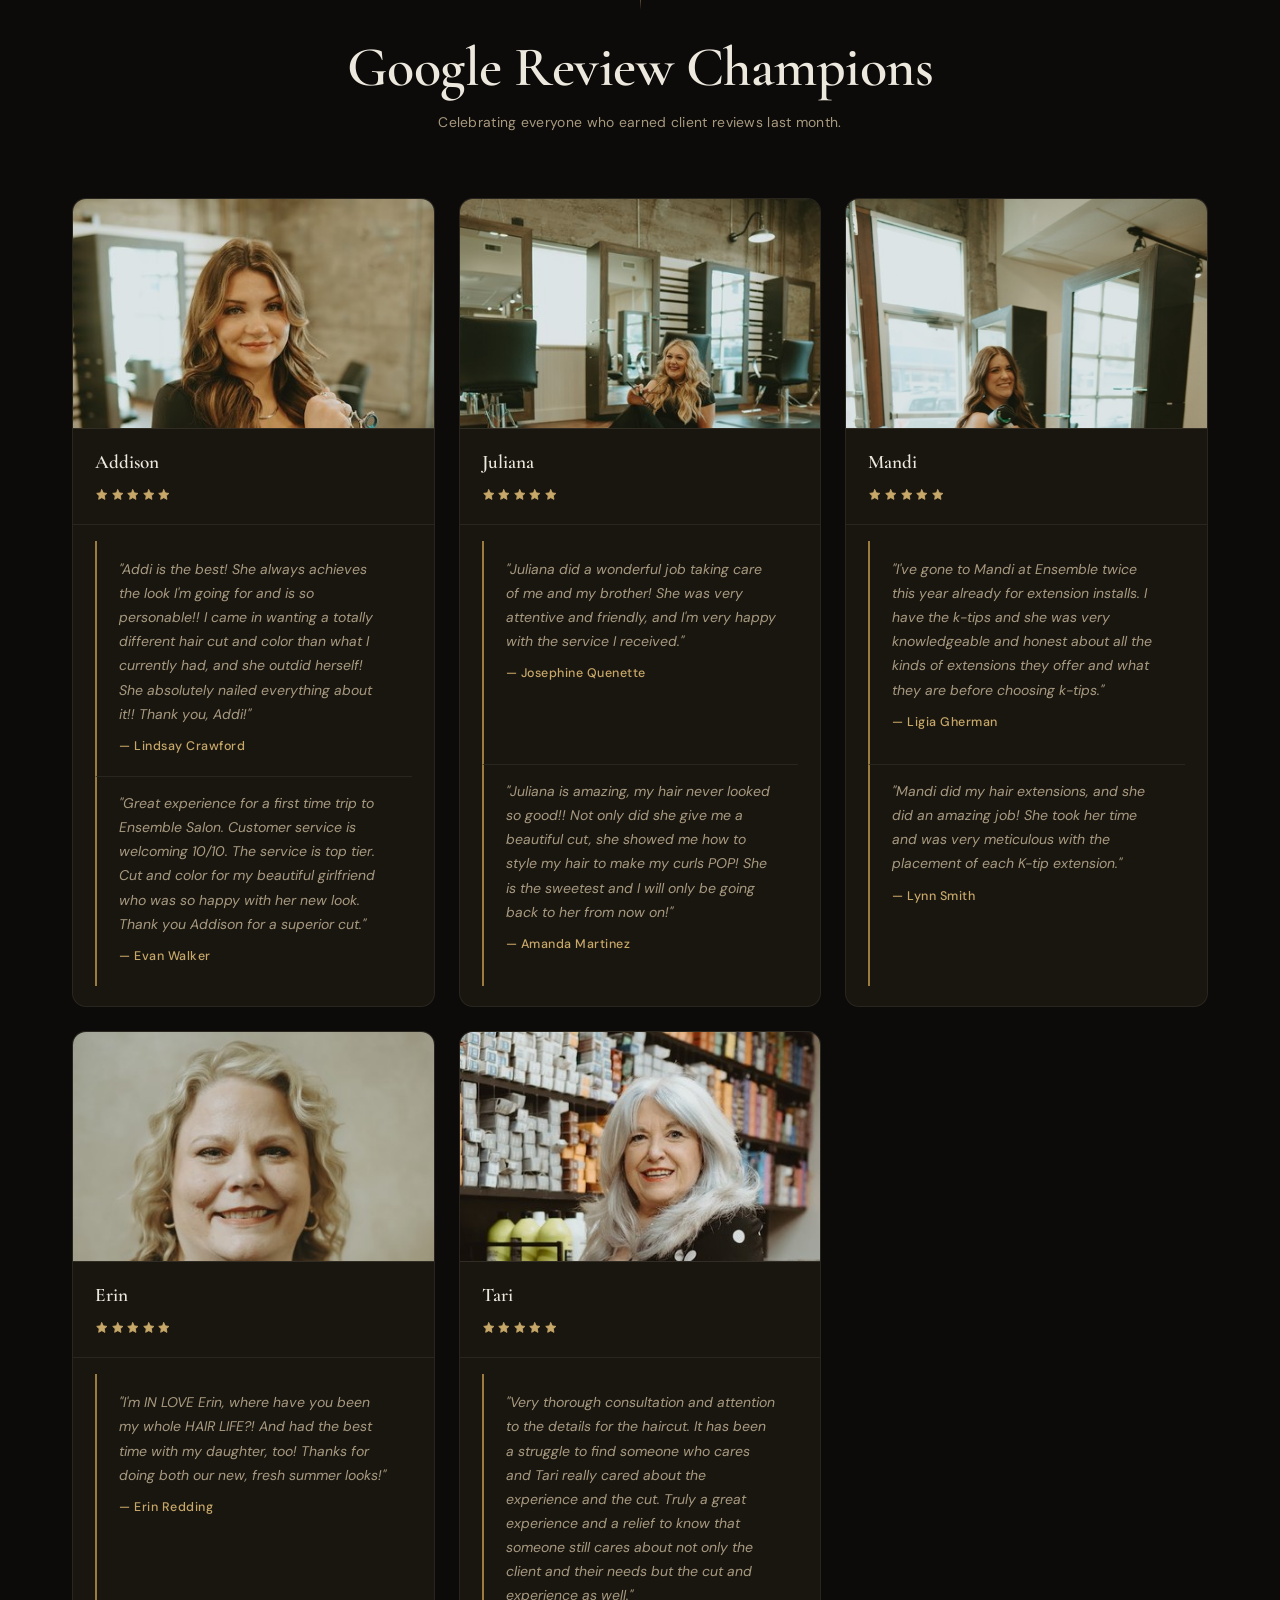
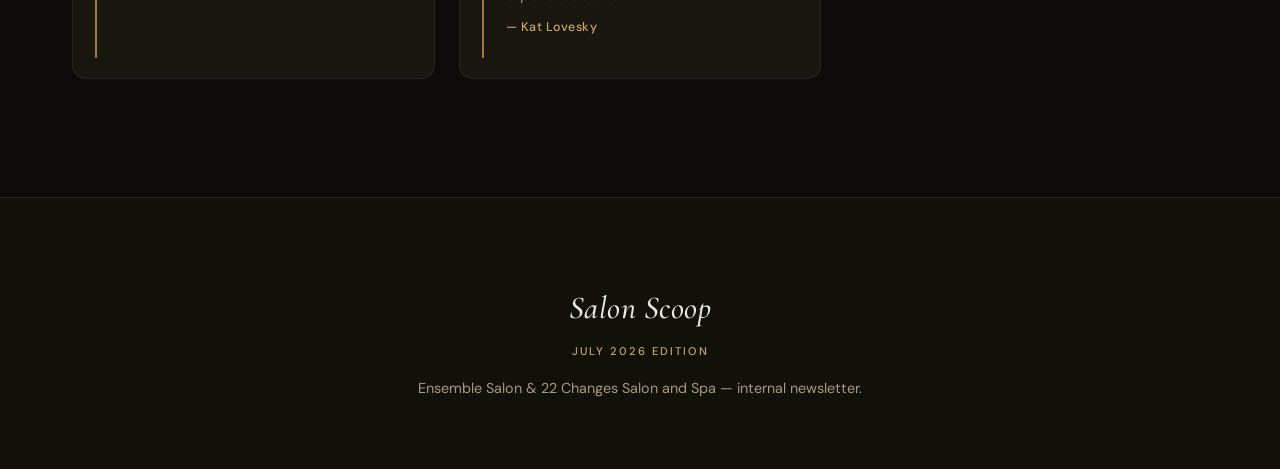
==== commit f55424d8: "Selfie wall update: Ensemble got a mirror too - Retitle the company update to "Selfie Walls Coming t" ====
--- a/July2026/index.html
+++ b/July2026/index.html
@@ -12,7 +12,7 @@
     href="https://fonts.googleapis.com/css2?family=Cormorant+Garamond:ital,wght@0,400;0,500;0,600;0,700;1,400;1,500;1,600;1,700&family=DM+Sans:opsz,wght@9..40,300;9..40,400;9..40,500;9..40,600;9..40,700&display=swap"
     rel="stylesheet"
   />
-  <link rel="stylesheet" href="/styles.css?v=29" />
+  <link rel="stylesheet" href="/styles.css?v=30" />
 </head>
 <body>
   <div class="scroll-progress" id="scrollProgress" aria-hidden="true"></div>
@@ -235,7 +235,7 @@
     <p class="footer__note">Ensemble Salon &amp; 22 Changes Salon and Spa — internal newsletter.</p>
   </footer>
 
-  <script src="/July2026/content.js?v=29"></script>
-  <script src="/script.js?v=29"></script>
+  <script src="/July2026/content.js?v=30"></script>
+  <script src="/script.js?v=30"></script>
 </body>
 </html>
